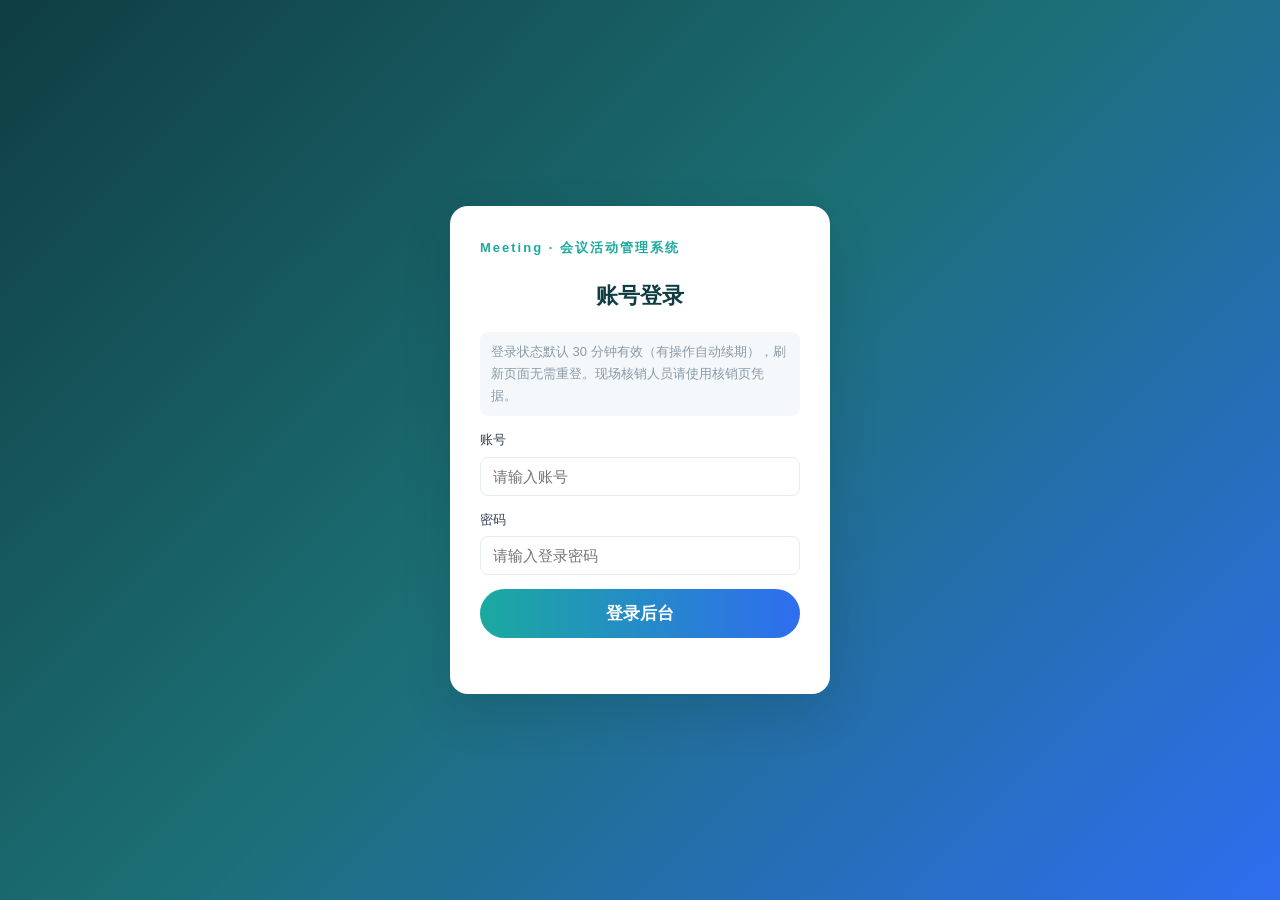
==== frontend/admin/index.html @ 27fbf7b5 "feat: 开源版首次发布 — 报名签到核销完整链路 - 后端 33 个模块 + 8 个路由，单机构版薄壳（domain/feature/orgstate/portal） - 前端参与者端与后台，裁去" ====
<!DOCTYPE html>
<html lang="zh-CN">
<head>
  <meta charset="UTF-8" />
  <meta name="viewport" content="width=device-width, initial-scale=1.0" />
  <meta name="theme-color" content="#ffffff" />
  <title>会议活动管理系统</title>
  <link rel="icon" type="image/svg+xml" href="../favicon.svg" />
  <!-- 站点配置必须在所有业务脚本之前同步加载：接口基址与物料二维码都读它（见 site-config.js） -->
  <script src="../site-config.js?v=1"></script>
  <script src="../core/actlink.js?v=1"></script>
  <!-- 平台化配置块中的 API 前缀与活动标识，供 JS 读取（见 admin-common.js） -->
  <link rel="stylesheet" href="../core/base.css?v=159" />
  <!-- 后台样式与参与者端同源一份，放 flows/admin/ 下避免维护两套；独立成包时再拆出去 -->
  <link rel="stylesheet" href="../flows/admin/admin.css?v=161" />
</head>
<body data-app="admin">
  <div id="app">
    <section class="view view-admin" id="view-admin" data-route="admin">
      <div class="ad-login-wrap" id="admin-login-wrap">
        <form id="admin-login" class="ad-login">
          <div class="ad-login-brand">Meeting · 会议活动管理系统</div>
          <h2>账号登录</h2>
          <p class="ad-login-tip">登录状态默认 30 分钟有效（有操作自动续期），刷新页面无需重登。现场核销人员请使用核销页凭据。</p>
          <label>账号<input name="username" type="text" placeholder="请输入账号" autocomplete="username" /></label>
          <label>密码<input name="password" type="password" placeholder="请输入登录密码" autocomplete="current-password" /></label>
          <button type="submit" class="btn-primary block">登录后台</button>
          <p class="form-msg" id="admin-msg"></p>
        </form>
      </div>

      <div id="admin-panel" class="ad-shell" style="display:none">
        <aside class="ad-side">
          <div class="ad-brand">
            <b>Meeting</b>
            <span>会议活动管理系统</span>
          </div>
          <nav class="ad-nav">
            <div class="ad-nav-group">筹备 · 活动设置</div>
            <button class="ad-nav-item" data-tab="activities">活动管理</button>
            <button class="ad-nav-item" data-tab="actperm">活动能力与成员</button>
            <button class="ad-nav-item" data-tab="form">表单字段</button>
            <button class="ad-nav-item" data-tab="agenda">日程议程</button>
            <button class="ad-nav-item admin-only" data-tab="bgm">背景音乐</button>
            <button class="ad-nav-item" data-tab="materials">推广二维码</button>

            <div class="ad-nav-group">现场 · 总控</div>
            <button class="ad-nav-item on" data-tab="overview">工作台</button>
            <button class="ad-nav-item" data-tab="checkins">签到流水</button>
            <button class="ad-nav-item" data-tab="staff">现场工作人员</button>

            <div class="ad-nav-group">复盘 · 数据</div>
            <button class="ad-nav-item" data-tab="stats">数据统计</button>
            <button class="ad-nav-item" data-tab="roster">报名名单</button>
            <button class="ad-nav-item" data-tab="cards">领卡行为</button>
            <button class="ad-nav-item admin-only" data-tab="logs" id="nav-logs">操作审计</button>

            <div class="ad-nav-group">机构与账号</div>

            <!-- 数据看板、机构与权限、全站词库属于多租户版本的平台侧能力。
                 本项目只服务一家机构，这里连入口都不给，对应分片也不在装配清单里。 -->
          </nav>
          <div class="ad-side-foot">
            <div class="ad-foot-nav">
              <button class="ad-nav-item" id="change-pwd">修改密码</button>
            </div>
            <div class="ad-who" id="ad-who"></div>
            <button class="btn-ghost block" id="admin-logout">退出登录</button>
            <p>Meeting · 会议活动管理系统<span class="ad-ver" id="ad-ver">v153</span></p>
          </div>
        </aside>

        <main class="ad-main">
          <header class="ad-top">
            <div>
              <h1 id="ad-page-title">工作台</h1>
              <p class="ad-sub" id="ad-page-sub">活动整体情况与现场签到控制</p>
            </div>
            <div class="ad-top-ops" id="ad-top-ops" style="display:none">
              <button class="btn-ghost" id="phone-toggle">显示完整信息</button>
              <button class="btn-primary" id="admin-export">导出 CSV</button>
            </div>
          </header>

        <!-- 机构总台（C 批）：活动/配额/报名/短信/到期，一眼知道该干什么。
             放在工作台之前——机构层的事先于单场活动的事，方向反了就变成
             "天天盯着今天签到了几个人，没看见配额只剩一场"。 -->


        <!-- 工作台（原总览）：今日三数 + 异常体检 + 最近动态，一眼知道该干什么 -->
        <section class="ad-tab on" id="tab-overview">
            <div class="ad-panel">
              <div class="ad-panel-title">今天 <span class="ad-panel-hint">按自然日 00:00 起算；箭头是与昨日的差额</span></div>
              <div id="wb-today" class="wb-today"></div>
              <div id="wb-alerts" class="wb-alerts"></div>
            </div>
            <div class="ad-panel">
              <div class="ad-panel-title">现场开关 <span class="ad-panel-hint">三个开关即刻对用户端生效，改错可随时切回</span></div>
              <div id="gate-panel" class="gate-panel"></div>
              <div id="gate-extra" class="gate-extra"></div>
            </div>
            <div class="ad-panel">
              <div class="ad-panel-title">报名与到场 <button type="button" class="ad-inline-link" data-goto-tab="stats">查看访问与渠道统计 →</button></div>
              <div id="admin-stats" class="stats"></div>
            </div>
            <div class="ad-panel">
              <div class="ad-panel-title">分项统计</div>
              <div id="admin-sum" class="ad-sum"></div>
            </div>
            <div class="ad-panel">
              <div class="ad-panel-title">报名画像 <span class="ad-panel-hint">聚合口径，可直接截图写入汇报材料</span></div>
              <div id="admin-profile" class="profile-grid"></div>
            </div>
            <div class="ad-panel">
              <div class="ad-panel-title">最近动态 <button type="button" class="ad-inline-link" data-goto-tab="logs">查看完整审计 →</button></div>
              <div id="wb-recent" class="wb-recent"></div>
            </div>
            <div class="ad-panel">
              <div class="ad-panel-title">现场异常兜底 <span class="ad-panel-hint">H5 不可用或签到尚未开闸时，工作人员按手机号先登记</span></div>
              <div class="ad-manual">
                <input type="tel" id="manual-phone" inputmode="numeric" maxlength="11" placeholder="报名手机号" autocomplete="off" />
                <button type="button" class="btn-ghost" id="manual-checkin">手工签到</button>
                <span id="manual-msg" class="ad-manual-msg"></span>
              </div>
            </div>
          </section>

          <!-- 数据统计 -->
          <!-- 活动复盘一页纸：办完就能截图交差。整页不含手机号与姓名，
               因为它一定会被截图、打印、转发给主办方领导。 -->

          <section class="ad-tab" id="tab-stats">
            <div class="ad-panel">
              <div class="ds-filter">
                <div class="ds-filter-row">
                  <span class="ds-fl">日期</span>
                  <div class="ds-quick" id="ds-quick">
                    <button type="button" data-range="today">今日</button>
                    <button type="button" data-range="7d">近 7 天</button>
                    <button type="button" data-range="30d" class="on">近 30 天</button>
                    <button type="button" data-range="all">全部</button>
                  </div>
                  <input type="date" id="ds-start" class="ds-date" />
                  <span class="ds-dash">—</span>
                  <input type="date" id="ds-end" class="ds-date" />
                </div>
                <div class="ds-filter-row">
                  <span class="ds-fl">来源</span>
                  <select id="ds-channel">
                    <option value="">全部来源</option>
                    <option value="material">渠道码扫码</option>
                    <option value="share">分享链接</option>
                    <option value="direct">活动链接</option>
                  </select>
                  <span class="ds-fl ds-fl-2">设备</span>
                  <select id="ds-os">
                    <option value="">全部设备</option>
                    <option value="iOS">iOS</option>
                    <option value="安卓">安卓</option>
                    <option value="鸿蒙">鸿蒙</option>
                    <option value="其他">其他</option>
                  </select>
                  <span class="ds-fl ds-fl-2">归因</span>
                  <select id="ds-attr">
                    <option value="last">末次触点</option>
                    <option value="first">首次触点</option>
                  </select>
                  <button type="button" class="btn-ghost ds-apply" id="ds-apply">应用筛选</button>
                </div>
              </div>
            </div>
            <div class="ad-panel">
              <div class="ad-panel-title">核心指标 <span class="ad-panel-hint" id="ds-window-tip">近 30 天 · 末次触点归因</span></div>
              <div id="ds-kpi" class="ds-kpi"></div>
            </div>
            <div class="ad-panel">
              <div class="ad-panel-title">访问趋势 <span class="ad-panel-hint">日 UV 不可相加为区间 UV，趋势按日独立去重</span></div>
              <div id="ds-trend" class="ds-trend"></div>
            </div>
            <div class="ds-two">
              <div class="ad-panel">
                <div class="ad-panel-title" id="ds-ch-title">渠道来源 <span class="ad-panel-hint">末次触点</span></div>
                <div id="ds-channels" class="ds-bars"></div>
              </div>
              <div class="ad-panel">
                <div class="ad-panel-title">设备分布 <span class="ad-panel-hint">点击机型下钻</span></div>
                <div id="ds-devices" class="ds-bars"></div>
              </div>
            </div>
            <div class="ad-panel">
              <div class="ad-panel-title">转化漏斗 <span class="ad-panel-hint">各层按访客去重，层间可交叉</span></div>
              <div id="ds-funnel" class="ds-funnel"></div>
            </div>
            <div class="ad-panel">
              <div class="ad-panel-title">导出数据表 <span class="ad-panel-hint">按当前筛选条件导出，操作会记入日志</span></div>
              <div class="ds-export">
                <button type="button" class="btn-ghost" id="ds-exp-summary">导出汇总数据</button>
                <button type="button" class="btn-ghost" id="ds-exp-events">导出事件明细</button>
                <span class="ds-exp-tip">明细含设备号与会话号，openid 按账号权限脱敏</span>
              </div>
            </div>
            <div class="ds-dict-entry">
              <button type="button" id="ds-dict-open" class="ds-dict-link">口径有疑问？查看《指标字典》 →</button>
              <span>统计口径、排重规则与平台化说明</span>
            </div>
          </section>

          <!-- 指标字典：独立轻量弹层，只在后台数据统计页出现 -->
          <div id="dict-modal" class="modal" style="display:none">
            <div class="modal-mask" id="dict-mask"></div>
            <div class="modal-box dict-box">
              <div class="dict-head">
                <div>
                  <h3>指标字典</h3>
                  <p>Meeting · 数据统计口径 v1.0</p>
                </div>
                <button type="button" class="dict-close" id="dict-close" aria-label="关闭">×</button>
              </div>
              <div class="dict-body">
                <section>
                  <h4>一、访问量三兄弟</h4>
                  <table>
                    <tr><th>指标</th><th>口径</th></tr>
                    <tr><td>页面 PV</td><td>页面被浏览的次数。每次进入一个视图记 1 次，同一人刷新或重复进入会累加；800ms 内的重复渲染自动去重。</td></tr>
                    <tr><td>访客 UV</td><td>统计周期内去重的访客人数，按匿名设备号 did 判定。同一设备当天来 10 次算 1 人；换设备、清缓存会算成 2 人。</td></tr>
                    <tr><td>识别用户</td><td>其中已拿到微信身份（openid）的人数。授权前或非微信访客不进这一项，所以它一定 ≤ 访客 UV。</td></tr>
                    <tr><td>会话数</td><td>一次连续访问算一个会话，同一会话内可浏览多个页面，用来算人均浏览深度。</td></tr>
                  </table>
                  <p class="dict-note">⚠ 日 UV 不能直接相加成区间 UV：同一人每天都来，每日 UV 都是 1，30 天累计 UV 仍是 1。这是行业统一口径。</p>
                </section>
                <section>
                  <h4>二、渠道归因</h4>
                  <table>
                    <tr><th>来源</th><th>判定方式</th></tr>
                    <tr><td>渠道码扫码</td><td>扫通用报名码或渠道码进来，链接带 from=material</td></tr>
                    <tr><td>分享链接</td><td>微信分享出去的链接，带 from=share</td></tr>
                    <tr><td>活动链接</td><td>直接打开的裸链接，无来源参数</td></tr>
                  </table>
                  <p class="dict-note">系统同时记录「首次触点」和「本次触点」两份来源。默认按本次触点归因（看临门一脚），切到首次触点可看拉新贡献。同一个人换渠道再来，两种口径的结果必然不同。</p>
                </section>
                <section>
                  <h4>三、设备识别</h4>
                  <table>
                    <tr><th>维度</th><th>说明</th></tr>
                    <tr><td>设备大类</td><td>分 iOS ／ 安卓 ／ 鸿蒙 ／ 其他。鸿蒙 UA 里含安卓标识，判定顺序是鸿蒙优先，不会误分。</td></tr>
                    <tr><td>机型</td><td>安卓与鸿蒙可取到具体型号；iOS 受系统限制只能识别到 iPhone／iPad。这是平台限制，不是统计缺失。</td></tr>
                  </table>
                </section>
                <section>
                  <h4>四、转化漏斗</h4>
                  <p class="dict-txt">到访 → 浏览活动 → 提交报名 → 领卡，每层按访客去重，层与层之间人数可交叉。转化率是「本层人数 ÷ 到访人数」，报名转化率是「提交报名 ÷ 访客 UV」。</p>
                </section>
                <section>
                  <h4>五、数据边界与平台化</h4>
                  <p class="dict-txt">· 统计从 v130 起启用匿名设备号兜底，此前只统计已授权用户，历史 UV 偏低属正常现象。<br>
                  · 老埋点缺少设备字段，归入「其他」；缺少来源字段的归入「活动链接」。<br>
                  · 事件数据只追加不修改，可按原始记录重算；当前在 Python 侧聚合，量上来后切换按天预汇总表，上层指标口径不变。<br>
                  · 导出按账号权限脱敏，所有导出动作留痕。</p>
                </section>
              </div>
              <div class="dict-foot">
                <button type="button" class="btn-ghost" id="dict-print">打印 / 存为 PDF</button>
                <button type="button" class="btn-primary" id="dict-ok">知道了</button>
              </div>
            </div>
          </div>

          <!-- 报名名单 -->
          <section class="ad-tab" id="tab-roster">
            <div class="ad-panel">
              <div class="ad-panel-title">报名名单
                <span class="ad-panel-hint">姓名与手机号默认脱敏；查看完整信息会记入操作审计</span>
                <span class="ad-search">
                  <input type="search" id="roster-q" placeholder="搜索姓名 / 手机号 / 报名信息 / 凭证码" autocomplete="off" />
                </span>
              </div>
              <div class="ad-table-wrap">
                <table class="ad-table">
                  <thead>
                    <tr>
                      <th>姓名</th><th>手机号</th><th>性别</th><th>来源</th>
                      <th>凭证码</th><th>报名时间</th><th id="gift-th" style="display:none">伴手礼</th><th>状态</th><th>操作</th>
                    </tr>
                  </thead>
                  <tbody id="admin-list"></tbody>
                </table>
              </div>
              <div class="ad-pager" id="roster-pager"></div>
            </div>
          </section>

          <!-- 领卡行为（点击口径，不依赖小程序回传） -->
          <section class="ad-tab" id="tab-cards">
            <div class="ad-panel">
              <div class="ad-panel-title">领卡行为 <span class="ad-panel-hint">口径：H5 内点击留痕，不等于真实开卡数</span></div>
              <div id="card-stats" class="card-stats"></div>
              <div class="ad-table-wrap">
                <table class="ad-table">
                  <thead>
                    <tr><th>时间</th><th>姓名</th><th>手机号</th><th>行为</th><th>来源页</th><th>访问 ID</th></tr>
                  </thead>
                  <tbody id="card-rows"></tbody>
                </table>
              </div>
              <div class="ad-pager" id="cards-pager"></div>
            </div>
          </section>

          <!-- 操作审计：可按动作/人/时间筛，敏感操作单独一档 -->
          <section class="ad-tab" id="tab-logs">
            <div class="ad-panel">
              <div class="ad-panel-title">操作审计 <span class="ad-panel-hint">谁在什么时候做了什么；筛选条件会一起带进导出</span></div>
              <div class="audit-bar">
                <select id="log-action" class="mat-in audit-sel" aria-label="动作类型">
                  <option value="">全部动作</option>
                </select>
                <select id="log-operator" class="mat-in audit-sel" aria-label="操作人">
                  <option value="">全部操作人</option>
                </select>
                <input type="date" id="log-start" class="mat-in audit-date" aria-label="起始日期" />
                <span class="audit-sep">~</span>
                <input type="date" id="log-end" class="mat-in audit-date" aria-label="截止日期" />
                <label class="audit-chk"><input type="checkbox" id="log-sensitive" /> 只看敏感操作</label>
                <button type="button" class="btn-ghost" id="log-reset">重置</button>
                <button type="button" class="btn-primary" id="log-export">导出审计记录</button>
              </div>
              <p class="audit-hint" id="log-hint"></p>
              <div class="ad-table-wrap">
                <table class="ad-table">
                  <thead><tr><th>时间</th><th>动作</th><th>详情</th><th>操作人</th></tr></thead>
                  <tbody id="admin-logs"></tbody>
                </table>
              </div>
              <div class="ad-pager" id="logs-pager"></div>
            </div>
          </section>

          <!-- 签到流水 -->
          <section class="ad-tab" id="tab-checkins">
            <div class="ad-panel">
              <div class="ad-panel-title">签到流水 <span class="ad-panel-hint">自助 / 核销 / 补录，按时间倒序</span></div>
              <div class="ad-table-wrap">
                <table class="ad-table">
                  <thead><tr><th>签到时间</th><th>方式</th><th>姓名</th><th>手机号</th><th>凭证码</th><th>操作人</th></tr></thead>
                  <tbody id="admin-checkins"></tbody>
                </table>
              </div>
              <div class="ad-pager" id="checkins-pager"></div>
            </div>
          </section>

          <!-- 日程/议程（RD-04）：一张表两种 kind，参与者端详情页展示 -->
          <section class="ad-tab" id="tab-agenda">
            <div class="ad-panel">
              <div class="ad-panel-title">日程与议程 <span class="ad-panel-hint">日程＝按天的大块；议程＝分时段明细。留空时详情页保留默认时间线</span></div>
              <div class="org-create ag-form">
                <label>类型 <select id="ag-kind"><option value="agenda">议程（时段明细）</option><option value="schedule">日程（按天）</option></select></label>
                <label>日期/分组 <input type="text" id="ag-day" placeholder="11-29 / 第一天" maxlength="40" /></label>
                <label>时间 <input type="text" id="ag-time" placeholder="09:30-10:00 / 全天" maxlength="40" /></label>
                <label>标题 <input type="text" id="ag-title" placeholder="开幕式 / 政策解读" maxlength="80" /></label>
                <label>地点 <input type="text" id="ag-loc" placeholder="一层主会场" maxlength="80" /></label>
                <label>定位链接 <input type="text" id="ag-map" placeholder="https://…（选填）" maxlength="500" /></label>
                <label>主讲人 <input type="text" id="ag-speaker" placeholder="选填" maxlength="60" /></label>
                <label>排序 <input type="number" id="ag-sort" value="0" /></label>
                <label class="org-wide">说明 <input type="text" id="ag-note" placeholder="选填" maxlength="300" /></label>
                <button type="button" class="org-btn primary" id="ag-add">添加</button>
              </div>
              <div class="ad-table-wrap">
                <table class="ad-table">
                  <thead><tr><th>类型</th><th>日期/时间</th><th>标题</th><th>地点</th><th>排序</th><th>状态</th><th>操作</th></tr></thead>
                  <tbody id="admin-agenda"></tbody>
                </table>
              </div>
            </div>
          </section>

          <!-- 嘉宾/讲师（RD-04 专业版）：独立表，能力位 speaker -->

          <!-- 推广二维码：三张码一屏说清「印哪、什么时候用」，别让人印错 -->
          <section class="ad-tab" id="tab-materials">
            <div class="ad-panel">
              <div class="ad-panel-title">三张码，分别印在哪 <span class="ad-panel-hint">印错位置会让人扫到错的页面——报名码进不了签到，核销码进不了报名</span></div>
              <div class="qr-guide">
                <div class="qr-g-card">
                  <b>通用报名码</b>
                  <p>推文、海报、朋友圈，任何对外物料都能印。</p>
                  <p class="qr-g-why">没单独建渠道码时，扫码都归到这里。</p>
                </div>
                <div class="qr-g-card">
                  <b>渠道码</b>
                  <p>一张海报／一篇推文各建一个。</p>
                  <p class="qr-g-why">只有分开建码，复盘里才看得出哪个渠道真的带人到场。</p>
                </div>
                <div class="qr-g-card">
                  <b>通用核销码</b>
                  <p>只印签到台桌牌／易拉宝，活动当天用。</p>
                  <p class="qr-g-why">扫码直接进签到页，不是报名页。</p>
                </div>
              </div>
            </div>

            <div class="ad-panel">
              <div class="ad-panel-title">通用报名码 <span class="ad-panel-hint">口径最粗的一层：所有没带渠道码的扫码都归到这里，与按渠道统计不重复</span></div>
              <div class="ad-qr-wrap">
                <div class="ad-qr" id="mat-qr-signup"></div>
                <div class="ad-qr-side">
                  <p class="ad-qr-label">二维码指向</p>
                  <p class="ad-qr-url" id="mat-url-signup"></p>
                  <p class="ad-qr-tip">用户扫码 → 微信静默授权 → 进入活动主页，看完上滑进报名。<br>已报名的用户扫到它，会直接回到自己的报名成功页；已签到的会看到签到结果。</p>
                  <div class="ad-qr-ops">
                    <button class="btn-primary" data-mat-dl="signup" data-mat-kind="png">下载 PNG（印刷用）</button>
                    <button class="btn-ghost" data-mat-dl="signup" data-mat-kind="svg">下载 SVG（矢量）</button>
                    <button class="btn-ghost" data-mat-copy="signup">复制链接</button>
                  </div>
                </div>
              </div>
            </div>
            <div class="ad-panel">
              <div class="ad-panel-title">通用核销码 <span class="ad-panel-hint">印在签到台桌牌／易拉宝上，只在活动当天使用：用户扫码进入签到页</span></div>
              <div class="ad-qr-wrap">
                <div class="ad-qr" id="mat-qr-checkin"></div>
                <div class="ad-qr-side">
                  <p class="ad-qr-label">二维码指向</p>
                  <p class="ad-qr-url" id="mat-url-checkin"></p>
                  <p class="ad-qr-tip">用户扫码 → 微信静默授权 → 已报名的自动签到完成。<br>没报过名的会看到「现场补录报名并签到」入口，由工作人员协助。</p>
                  <div class="ad-qr-ops">
                    <button class="btn-primary" data-mat-dl="checkin" data-mat-kind="png">下载 PNG（印刷用）</button>
                    <button class="btn-ghost" data-mat-dl="checkin" data-mat-kind="svg">下载 SVG（矢量）</button>
                    <button class="btn-ghost" data-mat-copy="checkin">复制链接</button>
                  </div>
                </div>
              </div>
            </div>

            <div class="ad-panel">
              <div class="ad-panel-title">渠道码 <span class="ad-panel-hint">一张海报／一篇推文建一个，才能分开看效果；不建也能用通用报名码</span></div>
              <div class="mat-ops">
                <button type="button" class="btn-primary" id="mat-new">新建渠道码</button>
                <span class="mat-tip">短码印进链接的 <code>m</code> 参数，扫码数与报名数按设备去重统计</span>
              </div>
              <div class="ad-table-wrap">
                <table class="ad-table mat-table">
                  <thead>
                    <tr>
                      <th>渠道名称</th><th>场景</th><th>短码</th>
                      <th class="num">扫码人数</th><th class="num">报名</th><th class="num">转化率</th>
                      <th>状态</th><th>操作</th>
                    </tr>
                  </thead>
                  <tbody id="mat-body">
                    <tr><td colspan="8" class="td-empty">读取中…</td></tr>
                  </tbody>
                </table>
              </div>
            </div>

            <!-- 新建渠道码：名称 + 场景 + 指向页面，短码由后端生成不可改 -->
            <div id="mat-modal" class="modal" style="display:none">
              <div class="modal-mask" id="mat-mask"></div>
              <div class="modal-box gw-box">
                <h3>新建渠道码</h3>
                <p class="gw-tip">每张海报、每篇推文各建一个码，才能在数据统计里分开看效果。</p>
                <div class="gw-field">
                  <span class="gw-lb">渠道名称</span>
                  <input type="text" id="mat-name" class="mat-in" maxlength="40" placeholder="如：9月推文首图 / 社区海报A版" />
                </div>
                <div class="gw-field">
                  <span class="gw-lb">使用场景</span>
                  <select id="mat-scene" class="mat-in">
                    <option value="推文">推文</option>
                    <option value="海报">海报</option>
                    <option value="朋友圈">朋友圈</option>
                    <option value="桌牌">桌牌</option>
                    <option value="易拉宝">易拉宝</option>
                    <option value="短信">短信</option>
                    <option value="其他">其他</option>
                  </select>
                </div>
                <div class="gw-field">
                  <span class="gw-lb">指向页面</span>
                  <select id="mat-kind" class="mat-in">
                    <option value="signup">活动主页（报名入口）</option>
                    <option value="checkin">签到页（现场核销用）</option>
                  </select>
                  <p class="form-msg" id="mat-checkin-note" style="display:none">当前版本仅开放默认兜底核销码；专业版可按入口生成多个核销码。</p>
                </div>
                <p class="form-msg" id="mat-msg"></p>
                <button type="button" class="btn-primary block" id="mat-save">创建</button>
                <button type="button" class="btn-ghost block" id="mat-cancel">返回</button>
              </div>
            </div>
          </section>

          <!-- 背景音乐：是否播放 + 换曲（仅 admin 可见） -->
          <section class="ad-tab admin-only" id="tab-bgm">
            <div class="ad-panel">
              <div class="ad-panel-title">背景音乐 <span class="ad-panel-hint">关闭后用户端连音频文件都不加载，不占流量；换曲后建议先试听再放开</span></div>
              <div class="bgm-admin">
                <div class="bgm-head">
                  <div class="bgm-state">
                    <span class="bgm-dot" id="bgm-dot"></span>
                    <b id="bgm-status">读取中…</b>
                  </div>
                  <button class="btn-primary" id="bgm-toggle" type="button">启用</button>
                </div>
                <div class="bgm-meta">
                  <p>当前曲目：<b id="bgm-name">—</b></p>
                  <p class="bgm-info" id="bgm-info">—</p>
                </div>
                <div class="bgm-ops">
                  <label class="btn-ghost bgm-upload">上传 MP3（≤5MB）
                    <input type="file" id="bgm-file" accept="audio/mpeg,audio/mp3,.mp3" hidden />
                  </label>
                  <button class="btn-ghost" id="bgm-preview" type="button">试听</button>
                  <button class="btn-ghost" id="bgm-reset" type="button">恢复默认曲目</button>
                </div>
                <p class="bgm-tip" id="bgm-tip"></p>
              </div>
            </div>
          </section>

          <!-- 账号管理（仅 admin 可见） -->


          <!-- 活动管理（P4-b）：切活动 + 发布/回草稿。
               发布闸门的口径见技术决策清单 D10：发布＝把这一轮测试数据归档，不是删掉。 -->
          <section class="ad-tab" id="tab-activities">
            <div class="ad-panel">
              <div class="ad-panel-title">当前活动 <span class="ad-panel-hint">左边每个页面显示的都是这个活动的数据</span></div>
              <div id="act-current" class="act-current"></div>
            </div>
            <div class="ad-panel">
              <div class="ad-panel-title">活动列表 <span class="ad-panel-hint">切换后整页重载，避免各页各自缓存旧活动数据</span></div>
              <div id="act-list" class="act-list"></div>
            </div>
            <div class="ad-panel">
              <div class="ad-panel-title">草稿与发布的区别</div>
              <ul class="act-help">
                <li><b>草稿</b>＝编辑测试态。这期间报的名只用于测试，正式发布时会被整体归档；<b>不删除</b>，后台仍查得到。</li>
                <li><b>发布</b>＝把「切到草稿那一刻之后」产生的报名归档，活动正式对外开放。更早的真实报名一条不碰。</li>
                <li>发布后可以再切回草稿改配置、再测一轮，如此往返；每一轮的数据按各自的发布时间归档。</li>
                <li>草稿态的活动<b>对外仍能打开</b>，只是顶部挂一条「预览模式」提示——不这样做就没法在发布前把报名、签到、导出走一遍。</li>
              </ul>
            </div>
          </section>

          <section class="ad-tab" id="tab-actperm">
            <div class="ad-panel">
              <div class="ad-panel-title">能力开关 <span class="ad-panel-hint" id="pf-feature-hint">按活动生效，改完立即写入</span></div>
              <div id="pf-features" class="pf-features"></div>
              <p class="form-msg" id="pf-msg"></p>
            </div>
            <div class="ad-panel" id="pf-members-panel">
              <div class="ad-panel-title">活动成员 <span class="ad-panel-hint">授权在授出那一刻快照，之后改全局账号不影响本活动</span></div>
              <div id="pf-members" class="pf-members"></div>
              <form id="pf-grant" class="pf-grant">
                <label>账号
                  <select name="account_id" id="pf-account"></select>
                </label>
                <label>角色
                  <select name="role" id="pf-role">
                    <option value="member">普通成员（看脱敏数据 + 核销）</option>
                    <option value="activity_admin">活动管理员（本活动全部能力）</option>
                  </select>
                </label>
                <label>备注<input name="note" type="text" placeholder="选填，例如「现场签到负责人」" maxlength="40" /></label>
                <button type="submit" class="btn-primary">授权 / 更新</button>
                <p class="form-msg" id="pf-grant-msg"></p>
              </form>
            </div>
          </section>


          <section class="ad-tab" id="tab-form">
            <div class="ad-panel">
              <div class="ad-panel-title">表单字段
                <span class="ad-panel-hint" id="fr-meta"></span>
              </div>
              <p class="fr-pii" id="fr-pii"></p>
              <p class="fr-tip" id="fr-tip"></p>
              <div class="fr-list" id="fr-list"></div>
              <div class="fr-tools">
                <button type="button" class="btn-ghost" id="fr-add">+ 新增字段</button>
                <button type="button" class="btn-ghost" id="fr-default">载入默认模板</button>
              </div>
            </div>
            <div class="ad-panel">
              <div class="ad-panel-title">保存
                <span class="ad-panel-hint">保存后新报名立刻按新结构采集，不需要额外操作</span>
              </div>
              <div class="fr-savebox">
                <label class="fr-note-lb">这一版改了什么（记进版本历史，便于以后回看）
                  <input type="text" id="fr-note" maxlength="60"
                         placeholder="例如：增加「是否接受调剂」；学历改为选填" />
                </label>
                <button type="button" class="btn-primary" id="fr-save">保存字段配置</button>
              </div>
              <p class="fr-save-msg" id="fr-save-msg"></p>
            </div>
            <div class="ad-panel">
              <div class="ad-panel-title">版本历史
                <span class="ad-panel-hint">有报名之后每存一次就多一版；已收的报名永远按它当时那一版解释</span>
              </div>
              <div class="ad-table-wrap">
                <table class="ad-table pf-table">
                  <thead><tr><th>版本</th><th>状态</th><th>说明</th><th>时间</th><th>操作</th></tr></thead>
                  <tbody id="fr-vers"></tbody>
                </table>
              </div>
            </div>
          </section>

          <!-- 伴手礼领用（RD-21 专业版）：库存 / 发放 / 撤销 -->

          <!-- 活动资料下载（2.8 专业版）：file 与 link 二选一，前台报名页/成功页弱入口 -->


          <!-- 现场工作人员：后台配置、自动生成专属核销凭证、微信扫码绑定 -->
          <section class="ad-tab" id="tab-staff">
            <div class="ad-panel">
              <div class="ad-panel-title">新增现场工作人员 <span class="ad-panel-hint">建号即自动生成专属核销凭证；绑定微信后才能扫码核销</span></div>
              <form id="staff-form" class="acct-form">
                <label>工作人员账号<input name="username" type="text" placeholder="3—20 位字母/数字/_ . -" autocomplete="off" /></label>
                <button type="submit" class="btn-primary">新增并生成凭证</button>
                <p class="form-msg" id="staff-msg"></p>
              </form>
            </div>
            <div class="ad-panel">
              <div class="ad-panel-title">人员与绑定状态 <span class="ad-panel-hint">「生成绑定码」出二维码，工作人员用本人微信扫一次即完成绑定</span></div>
              <div class="ad-table-wrap">
                <table class="ad-table acct-table">
                  <thead>
                    <tr><th>账号</th><th>核销凭证</th><th>绑定微信</th><th>状态</th><th>操作</th></tr>
                  </thead>
                  <tbody id="staff-rows"></tbody>
                </table>
              </div>
            </div>
            <div class="ad-panel" id="staff-bind-panel" style="display:none">
              <div class="ad-panel-title">微信绑定码 <span class="ad-panel-hint">30 分钟内有效，扫一次即失效</span></div>
              <div id="staff-bind-qr" class="ad-qr-wrap"></div>
              <p class="ad-panel-hint" id="staff-bind-link"></p>
            </div>
          </section>
        </main>

        <!-- 测试环境专用：右下角固定「清除测试数据」。默认 hidden，登录且 env=staging 才显示；
             生产不显示，后端亦会 403 拒绝。两步点击确认，避免误触。 -->
        <button id="ad-purge-btn" class="ad-dev-purge" type="button" hidden>清除测试数据</button>
      </div>

      <!-- 删除二次确认：现场核销人员、投放码的删除都走这里，先看清「删掉什么、后果是什么」再点 -->
      <div id="confirm-modal" class="modal" style="display:none">
        <div class="modal-mask" id="confirm-mask"></div>
        <div class="modal-box gw-box confirm-box">
          <h3 id="confirm-title">确认删除</h3>
          <p class="gw-tip" id="confirm-text"></p>
          <p class="form-msg" id="confirm-msg"></p>
          <button type="button" class="btn-primary block confirm-ok" id="confirm-ok">确认删除</button>
          <button type="button" class="btn-ghost block" id="confirm-cancel">取消</button>
        </div>
      </div>

      <!-- 账号水印：登录后铺满全屏，用于截图溯源；不拦截鼠标事件 -->
      <div id="ad-watermark" class="ad-watermark" aria-hidden="true"></div>
    </section>
    <div id="toast" class="toast"></div>

    <div id="gw-modal" class="modal" style="display:none">
      <div class="modal-mask" id="gw-mask"></div>
      <div class="modal-box gw-box">
        <h3>签到开放时间</h3>
        <p class="gw-tip">窗口之外，即使签到开关是开着的，用户扫码也无法签到。改完立即生效。</p>
        <div class="gw-field">
          <span class="gw-lb">开始时间</span>
          <div class="dt">
            <input type="date" class="dt-date" id="gw-start-date" />
            <select class="dt-h" id="gw-start-h" aria-label="开始小时"></select>
            <span class="dt-colon">:</span>
            <select class="dt-m" id="gw-start-m" aria-label="开始分钟"></select>
          </div>
        </div>
        <div class="gw-field">
          <span class="gw-lb">结束时间</span>
          <div class="dt">
            <input type="date" class="dt-date" id="gw-end-date" />
            <select class="dt-h" id="gw-end-h" aria-label="结束小时"></select>
            <span class="dt-colon">:</span>
            <select class="dt-m" id="gw-end-m" aria-label="结束分钟"></select>
          </div>
        </div>
        <p class="form-msg" id="gw-msg"></p>
        <button type="button" class="btn-primary block" id="gw-save">保存</button>
        <button type="button" class="btn-ghost block" id="gw-cancel">取消</button>
      </div>
    </div>

    <div id="swt-modal" class="modal" style="display:none">
      <div class="modal-mask" id="swt-mask"></div>
      <div class="modal-box gw-box">
        <h3 id="swt-title">时效设置</h3>
        <p class="gw-tip" id="swt-tip"></p>
        <div class="gw-field">
          <span class="gw-lb">到点时间</span>
          <div class="dt">
            <input type="date" class="dt-date" id="swt-date" />
            <select class="dt-h" id="swt-h" aria-label="小时"></select>
            <span class="dt-colon">:</span>
            <select class="dt-m" id="swt-m" aria-label="分钟"></select>
          </div>
        </div>
        <p class="form-msg" id="swt-msg"></p>
        <button type="button" class="btn-primary block" id="swt-save">保存</button>
        <button type="button" class="btn-ghost block" id="swt-clear">取消时效限制</button>
        <button type="button" class="btn-ghost block" id="swt-cancel">返回</button>
      </div>
    </div>

    <div id="pwd-modal" class="modal" style="display:none">
      <div class="modal-mask" id="pwd-mask"></div>
      <div class="modal-box pwd-box">
        <h3>修改登录密码</h3>
        <form id="pwd-form" class="pwd-form">
          <label>原密码<input name="old_password" type="password" autocomplete="current-password" /></label>
          <label>新密码<input name="new_password" type="password" placeholder="至少 8 位" autocomplete="new-password" /></label>
          <label>确认新密码<input name="confirm" type="password" autocomplete="new-password" /></label>
          <button type="submit" class="btn-primary block">保存新密码</button>
          <p class="form-msg" id="pwd-msg"></p>
        </form>
        <button type="button" class="btn-ghost block" id="pwd-close">取消</button>
      </div>
    </div>

    <div id="reg-edit-modal" class="modal" style="display:none">
      <div class="modal-mask" id="reg-edit-mask"></div>
      <div class="modal-box reg-edit-box">
        <h3>修改报名信息</h3>
        <form id="reg-edit-form" class="pwd-form">
          <input type="hidden" name="id" />
          <label>姓名<input name="name" type="text" maxlength="20" /></label>
          <label>手机号
            <span class="reg-line">
              <input name="phone_code" type="tel" inputmode="numeric" maxlength="5" value="86" class="reg-cc" />
              <input name="phone" type="tel" inputmode="numeric" maxlength="15" />
            </span>
          </label>
          <label>性别
            <select name="gender"><option value="">未填</option><option>男</option><option>女</option></select>
          </label>
          <label class="reg-span2">其它报名信息（JSON）
            <textarea name="answers" rows="6" placeholder='{"单位":"…","职务":"…"}'></textarea>
          </label>
          <p class="reg-edit-tip">上框是这场活动报名表的自定义字段值，按活动实际字段填写。</p>
          <p class="form-msg" id="reg-edit-msg"></p>
          <div class="reg-actions">
            <button type="button" class="btn-ghost" id="reg-edit-close">取消</button>
            <button type="submit" class="btn-primary">保存修改</button>
          </div>
        </form>
        <p class="reg-edit-tip">凭证码不随信息修改而变化；每次改动都会记入操作日志。</p>
      </div>
    </div>
  </div>
  <script src="../js/vendor/qrcode.min.js"></script>
  <script src="admin.js?v=5"></script>
</body>
</html>
---- frontend/core/base.css ----
/* base.css · 通用底座：变量、reset、全局组件（按钮/卡片/表单/toast/浮层）。改任何页都要先看这里。
 * 由 main.css 机械切分（第一刀）。规则顺序与原文件一致，未重排、未改写声明。
 * 归位依据：#view-* 前缀 / 页面私有 id（index.html 视图边界）/ .ad-* 前缀。
 */
/* meeting-h5 · 样式基线
 * 结构：介绍页（整屏）→ 报名页（活动信息＋表单）→ 成功页（＋礼物弹层）→ 权益卡页
 * 基调：白底、青绿→湖蓝渐变、珊瑚橙提亮；轻、透，不做厚重政务风。
 */
:root{
  --teal:#1ba9a0; --teal-d:#128b85; --blue:#2f6df0; --coral:#ff6b4a; --coral-l:#ff8a6a;
  --ink:#0f3d43; --body:#1f3a40; --muted:#8a9aa6; --line:#e6ebf0; --bg:#f5f8fb;
  /* 主题派生色：原先散落在各 CSS 文件里的硬编码，P7 收敛到这里。
     与 backend/theme.py 的 default 组逐项同值——改值两边一起改，
     少改一边就会出现「接口下发新主题、首屏兜底还是旧色」的跳变。 */
  --teal-l:#5db6ca; --teal-2:#0f8d85; --teal-mid:#2f8fd0; --teal-glow:rgba(27,169,160,.16);
  --blue-l:#4f8ef7; --coral-l2:#ffa47a;
  --surface-soft:#f8fcfd; --accent-soft:#e4f0f1; --hero-bg:#eaf7f8;
  /* 设计系统：字号 / 间距 / 圆角 / 缓动（只新增，不动上方颜色变量） */
  --fs-1:34px; --fs-2:22px; --fs-3:17px; --fs-4:15px; --fs-5:13px; --fs-6:11.5px;
  --sp-1:8px; --sp-2:16px; --sp-3:24px; --sp-4:32px;
  --r-lg:16px; --r-sm:10px;
  --ease:cubic-bezier(.22,1,.36,1);
}

*{box-sizing:border-box;-webkit-tap-highlight-color:transparent}

html,body{margin:0;padding:0}

body{font-family:-apple-system,BlinkMacSystemFont,"PingFang SC","Helvetica Neue",Arial,sans-serif;
  color:var(--body);background:var(--bg);font-size:15px;line-height:1.6;
  -webkit-font-smoothing:antialiased}

#app{max-width:480px;margin:0 auto;min-height:100vh;background:#fff;position:relative;
  box-shadow:0 0 24px rgba(31,42,55,.06);overflow-x:hidden}

/* 顶部品牌条：介绍页隐藏，保持首屏整屏视觉 */
.brand-bar{position:sticky;top:0;z-index:10;display:flex;justify-content:space-between;align-items:center;
  padding:12px 16px;background:linear-gradient(90deg,var(--teal),var(--blue));color:#fff}

.brand-main{font-weight:600;font-size:var(--fs-5)}

.brand-sub{font-size:var(--fs-5);opacity:.9}

body[data-route="intro"] .brand-bar{display:none}

.view{display:none;padding:var(--sp-3) var(--sp-2) max(var(--sp-4), calc(var(--sp-3) + env(safe-area-inset-bottom)));animation:uRise .28s var(--ease)}

.view.active{display:block}

/* 分层进场：统一 200–320ms / var(--ease)，主卡先入，次级元素延迟 60–120ms */
@keyframes uRise{from{opacity:0;transform:translateY(8px)}to{opacity:1;transform:none}}

.u-rise{animation:uRise .28s var(--ease) backwards}

.u-rise:nth-child(2){animation-delay:.08s}

.u-rise:nth-child(n+3){animation-delay:.12s}

.view-full{padding:0;animation:none}

.view-full.active{display:block}

/* ========== 1. 介绍页（背景图整屏 + 左对齐信息轴 + 上滑进入） ========== */
.intro-screen{position:relative;display:flex;flex-direction:column;height:100vh;height:100dvh;
  overflow:hidden;background:var(--hero-bg)}

.intro-bg{position:absolute;inset:0;width:100%;height:100%;object-fit:cover;object-position:center 92%;
  animation:introPush 2600ms var(--ease) backwards;will-change:transform}

@keyframes introPush{from{transform:scale(1.07)}to{transform:scale(1)}}

/* 上部提亮：保证文字在插画上可读；右下角建筑保持原色 */
.intro-veil{position:absolute;inset:0;pointer-events:none;
  background:linear-gradient(180deg,rgba(255,255,255,.95) 0%,rgba(255,255,255,.88) 28%,
             rgba(255,255,255,.46) 46%,rgba(255,255,255,0) 64%)}

.intro-veil::after{content:"";position:absolute;left:-25%;top:-12%;width:150%;height:66%;
  background:radial-gradient(ellipse at 28% 42%,rgba(255,255,255,.9),rgba(255,255,255,0) 60%);
  animation:introGlow 8s ease-in-out infinite}

@keyframes introGlow{0%,100%{opacity:.4}50%{opacity:.72}}

/* 底部托底：上滑提示不压在水面波纹上 */
.intro-foot-veil{position:absolute;left:0;right:0;bottom:0;height:132px;pointer-events:none;z-index:1;
  background:linear-gradient(180deg,rgba(255,255,255,0),rgba(255,255,255,.86) 46%,rgba(255,255,255,.96))}

.intro-layer{position:relative;z-index:2;display:flex;flex-direction:column;height:100%;
  padding:calc(env(safe-area-inset-top) + 3.4vh) 24px calc(env(safe-area-inset-bottom) + 3vh)}

/* 英文主标：左右出血，只做氛围不承载信息 */
.intro-en{font-family:Georgia,"Times New Roman",serif;font-weight:600;color:#8fd3d1;opacity:.58;
  font-size:min(15.2vw,62px);letter-spacing:.075em;line-height:1;white-space:nowrap;
  width:108%;margin-left:-4%;text-align:center;
  animation:introEnIn 1000ms var(--ease) backwards}

@keyframes introEnIn{from{opacity:0;transform:translateX(-14px);letter-spacing:.2em}
  to{opacity:.58;transform:translateX(0);letter-spacing:.075em}}

.intro-brand{margin:min(2.2vh,18px) 0 0;font-size:11px;letter-spacing:2.2px;color:#5f9298;
  display:flex;align-items:center;gap:9px;animation:introUp 420ms 120ms var(--ease) backwards}

.intro-brand::before{content:"";width:18px;height:1px;background:#8fc6c6;transform-origin:left;
  animation:introGrowX 520ms 220ms var(--ease) backwards}

@keyframes introGrowX{from{transform:scaleX(0)}to{transform:scaleX(1)}}

.intro-slogan{margin:min(4.4vh,34px) 0 0;font-family:"Songti SC","STSong",Georgia,serif;
  font-weight:700;font-size:min(11.5vw,48px);line-height:1.3;letter-spacing:.5px;color:var(--ink)}

.intro-slogan .ln{display:block;overflow:hidden}

.intro-slogan .ch{display:inline-block;animation:introChUp 560ms var(--ease) backwards;
  animation-delay:var(--d,300ms)}

.intro-slogan .ch.b{color:var(--blue)}

@keyframes introChUp{from{transform:translateY(112%);opacity:0}to{transform:translateY(0);opacity:1}}

.intro-welcome{margin:min(4.2vh,32px) 0 0;font-size:12.5px;color:#3d7a80;letter-spacing:.4px;
  display:flex;align-items:center;gap:7px;animation:introUp 420ms 620ms var(--ease) backwards}

.intro-welcome i{display:block;width:14px;height:1px;background:#8fc6c6}

.intro-desc{margin:min(2.2vh,16px) 0 0;font-size:min(3.35vw,13.2px);line-height:1.95;
  color:#48656e;letter-spacing:.1px;animation:introUp 520ms 700ms var(--ease) backwards}

.intro-sign{margin:8px 0 0;font-size:min(3.35vw,13.2px);line-height:1.6;font-weight:600;
  color:var(--teal-d);letter-spacing:1.2px;animation:introUp 520ms 800ms var(--ease) backwards}

@keyframes introUp{from{opacity:0;transform:translateY(10px)}to{opacity:1;transform:translateY(0)}}

/* 上滑引导：整组向上浮动，箭头与文字同步呼吸 */
.swipe-hint{position:relative;z-index:2;margin-top:auto;display:flex;flex-direction:column;
  align-items:flex-start;gap:6px;width:100%;padding:0;border:none;background:transparent;
  cursor:pointer;font:inherit;animation:introUp 480ms 900ms var(--ease) backwards}

.swipe-arrow{width:9px;height:9px;border-left:1.8px solid var(--teal);border-top:1.8px solid var(--teal);
  transform:rotate(45deg);animation:upDown 2.6s ease-in-out infinite}

@keyframes upDown{0%,100%{transform:translateY(4px) rotate(45deg);opacity:.35}
  50%{transform:translateY(-6px) rotate(45deg);opacity:1}}

.swipe-text{font-size:12.5px;color:#146b73;letter-spacing:.4px;
  animation:swipeBreath 2.6s ease-in-out infinite}

/* 呼吸动画的最低透明度不能压太低：这个提示压在浅青水面背景上，
   原来 0.7 时与背景对比度掉到 3 以下，实际是「看不清而不是不够显眼」 */
@keyframes swipeBreath{0%,100%{opacity:.85}50%{opacity:1}}

.swipe-dots{display:flex;align-items:center;gap:5px;margin-top:2px}

.swipe-dots i{width:5px;height:5px;border-radius:50%;background:rgba(27,169,160,.26)}

.swipe-dots i.on{width:14px;border-radius:3px;background:var(--teal)}

/* ========== 2. 报名页 ========== */
.signup-head{padding:2px 0 12px}

.big-date{font-family:"Songti SC",Georgia,serif;font-size:var(--fs-2);letter-spacing:2.5px;
  color:var(--teal);font-weight:700}

.signup-head h2{font-size:var(--fs-2);line-height:1.36;letter-spacing:.4px;margin:7px 0 6px;color:var(--ink)}

.signup-sub{font-size:var(--fs-5);color:var(--muted);margin:0;letter-spacing:.6px}

.event-card{background:linear-gradient(160deg,#f2fbfb,#eef6ff);border:1px solid #e2f0f1;
  border-radius:var(--r-lg);padding:var(--sp-2);margin:0 0 var(--sp-3)}

.ev-row{display:flex;align-items:flex-start;gap:10px;padding:6px 0}

.ev-ic{flex:0 0 18px;color:var(--teal);margin-top:2px}

.ev-ic svg{width:18px;height:18px;display:block}

.ev-main{flex:1;min-width:0}

.ev-k{font-size:11.5px;color:#7c9ba0;letter-spacing:.8px}

.ev-v{font-size:var(--fs-5);color:var(--body);line-height:1.55}

.ev-v2{color:#5a7a80;font-size:var(--fs-5)}

.ev-act{flex:0 0 auto;border:1px solid var(--teal);color:var(--teal-d);background:#fff;
  border-radius:14px;padding:4px 11px;font-size:var(--fs-5);cursor:pointer;white-space:nowrap;margin-top:2px}

.ev-act:active{background:#e8f8f7}

/* 地点行的操作按钮竖排：导航在上、复制地址在下 */
.ev-acts{flex:0 0 auto;display:flex;flex-direction:column;gap:6px;align-items:stretch;margin-top:2px}

.ev-acts .ev-act{margin-top:0}

.ev-act-sm{font-size:var(--fs-5);padding:3px 10px;color:#5c8f95;border-color:#cfe3e5}

.numbers{display:flex;justify-content:space-between;margin-top:12px;padding-top:12px;
  border-top:1px dashed #d6e9ea}

.numbers span{flex:1;text-align:center}

.numbers b{color:var(--coral);font-size:var(--fs-2);font-weight:800;letter-spacing:-.2px}

.numbers em{color:var(--coral);font-size:var(--fs-6);font-style:normal;margin-left:1px}

.numbers small{display:block;font-size:var(--fs-6);color:#7c9ba0;margin-top:1px}

.form{display:flex;flex-direction:column;gap:12px}

.form label{display:flex;flex-direction:column;font-size:13px;color:#33414f;gap:6px}

.form input,.form select{border:1px solid var(--line);border-radius:var(--r-sm);padding:11px 12px;font-size:15px;
  outline:none;background:#fff;color:var(--body)}

.form input:focus,.form select:focus{border-color:var(--blue)}

/* 隐私勾选：必须覆盖 .form label 的竖排，否则复选框与文字错行 */
.form .privacy{flex-direction:row;align-items:center;gap:8px;font-size:13px;line-height:1.6}

.privacy input{width:auto;flex:0 0 auto;margin:0}

.privacy a{color:var(--blue);text-decoration:none}

.form-msg{font-size:13px;min-height:16px;color:var(--coral);margin:0}

.signup-note{font-size:11.5px;color:#9aa8b4;text-align:center;margin:2px 0 0}

/* ========== 3. 报名成功页 ========== */
.ok-badge{width:62px;height:62px;border-radius:50%;background:linear-gradient(135deg,var(--teal),var(--blue));
  color:#fff;display:flex;align-items:center;justify-content:center;margin:14px auto 12px;
  box-shadow:0 8px 20px rgba(27,169,160,.25)}

.ok-badge svg{width:30px;height:30px}

.ok-sub{text-align:center;font-size:var(--fs-5);color:var(--teal);margin:0 0 8px}

.ok-note{text-align:center;font-size:var(--fs-5);color:var(--muted);line-height:1.7;margin:0 0 16px}

.credential{text-align:center;background:#f7fbfd;border:1px dashed #cfe3ea;border-radius:var(--r-lg);
  padding:var(--sp-2);margin:0 0 var(--sp-2)}

.cred-label{font-size:11.5px;color:var(--muted);letter-spacing:2.5px;margin-bottom:6px}

.credential-code{font-size:var(--fs-2);font-weight:800;letter-spacing:4px;color:var(--blue);
  font-family:"SF Mono",Menlo,monospace}

.credential-name{color:var(--muted);font-size:13px;margin:4px 0 12px}

.follow{text-align:center;margin-top:18px;color:var(--muted);font-size:13px}

.follow p{margin:0 0 8px}

.qr{width:140px;height:140px;object-fit:contain;margin-top:4px;background:#f0f2f5;border-radius:10px}

/* ========== 通用按钮 / 段落 ========== */
.actions{display:flex;flex-direction:column;gap:var(--sp-1);margin:var(--sp-3) 0}

.btn-primary{background:linear-gradient(90deg,var(--teal),var(--blue));color:#fff;border:none;
  border-radius:28px;padding:13px 20px;font-size:var(--fs-3);font-weight:600;cursor:pointer;font-family:inherit}

.btn-primary:active{opacity:.92}

.btn-primary.block{width:100%}

.btn-ghost{background:#fff;color:var(--blue);border:1px solid var(--blue);border-radius:28px;
  padding:12px 20px;font-size:15px;cursor:pointer;font-family:inherit}

.btn-ghost.block{width:100%}

.foot{margin-top:24px;color:var(--muted);font-size:var(--fs-5);text-align:center;line-height:1.8}
/* 底部标识（原广告位）：只有体验版渲染。做成一枚极淡的胶囊而不是整条通栏，
   它要能被看见，但不能把「报名成功」这句主信息的视线拉走。 */
.tech-badge{
  margin-top:16px;padding-top:12px;border-top:1px solid rgba(0,0,0,.05);
  display:flex;align-items:center;justify-content:center;flex-wrap:wrap;
  gap:0 8px;font-size:11px;color:var(--muted);line-height:1.7;opacity:.85;
}
.tech-badge a{color:inherit;text-decoration:underline;text-underline-offset:2px}
.tb-sep{width:1px;height:10px;background:currentColor;opacity:.35;display:inline-block}
@media (prefers-color-scheme:dark){
  .tech-badge{border-top-color:rgba(255,255,255,.07)}
}
/* 签到成功卡是 flex 列且撑满剩余高度：标识靠 margin-top:auto 落到卡底，
   否则它会紧贴时间轴、下面留一大片空白，看着像内容没加载完。 */
#checkin-state > .ck-card-done > .tech-badge{margin-top:auto;flex:0 0 auto}

.muted{color:var(--muted)}

/* ========== 5. 签到 / 补录 / 核销 / 后台 ========== */
/* #view-checkin 已无 h2；walkin / verify / admin 的 h2 仍在 HTML 中，保留 */
#view-walkin h2,#view-verify h2,#view-admin h2{text-align:center;margin:6px 0 4px}

.state-box{border-radius:14px;padding:18px;margin-bottom:12px;line-height:1.75}

.state-ok{background:#eafaf4;color:var(--teal-d)}

.state-warn{background:#fff5f0;color:var(--coral)}

.state-info{background:#f3f8ff;color:var(--blue)}

.verify-result{margin-top:12px}

.ck-card{background:#fff;border:1px solid #e6f2f3;border-radius:16px;padding:20px 14px 14px;
  text-align:center;box-shadow:0 8px 22px rgba(27,140,160,.07);
  animation:uRise .28s var(--ease)}

.ck-card.ck-pad{padding:22px 16px 18px}

.ck-card.ck-card-warn{background:#fff8f5;border-color:#ffddd2}

/* 未报名：需要用户多做一步，给一点暖色提示，但不做成报错 */
.ck-card.ck-card-notice{background:#fffdfb;border-color:#ffe8d9}

.ck-badge{width:46px;height:46px;border-radius:50%;margin:0 auto 9px;color:#fff;
  display:flex;align-items:center;justify-content:center;
  background:linear-gradient(135deg,var(--teal),var(--blue));
  box-shadow:0 6px 16px rgba(27,169,160,.22)}

.ck-badge svg{width:22px;height:22px}

.ck-sub{font-size:13px;color:var(--teal-d);margin:0 0 2px;letter-spacing:.4px}

.ck-stamp{font-size:var(--fs-5);color:var(--muted);margin:0 0 10px}

.ck-flow{display:flex;border-top:1px dashed #e6ebf0;border-bottom:1px dashed #e6ebf0;
  padding:9px 0;margin:0 0 10px}

.ck-f{flex:1;text-align:center;position:relative}

.ck-f+.ck-f::before{content:"";position:absolute;left:0;top:3px;bottom:3px;width:1px;background:#eef3f5}

.ck-f b{display:block;font-size:var(--fs-5);color:var(--ink);letter-spacing:.2px}

.ck-f span{display:block;font-size:var(--fs-6);color:var(--muted);margin-top:2px}

/* 三份领取：紧凑三行直接嵌在结果卡里，不再跳一层领取页 */
.ck-gifts{text-align:left}

.ck-gifts-t{margin:0 0 10px;font-size:13px;color:#5b7180;margin:0 0 8px;letter-spacing:.4px}

.ck-gifts .cta-card{padding:9px 14px 9px 11px;border-radius:11px;gap:9px;margin:0 0 6px;
  border-color:#eef3f5;background:#fbfdfd}

.ck-gifts .cta-card:last-child{margin-bottom:0}

.ck-gifts .cta-body b{font-size:var(--fs-5);margin-bottom:1px}

.ck-gifts .cta-body small{font-size:var(--fs-6);line-height:1.4}

/* 尺寸贴近微信开放标签内的按钮，真机挂标签前后视觉不跳 */
.ck-gifts .cta-go{font-size:var(--fs-5);padding:5px 13px;border-radius:16px}

.ck-gifts .cta-card[data-cta-key="card"]{background:#fffaf7;border-color:#ffe3d6}

.ck-gifts .cta-card[data-cta-key="card"] .cta-body b{color:#7a3a26}

.ck-gifts .cta-card[data-cta-key="card"] .cta-go{background:var(--coral)}

.ck-lead{font-size:var(--fs-5);color:var(--body);line-height:1.65;margin:0 0 14px}

.ck-hint{font-size:11.5px;color:var(--muted);line-height:1.6;margin:12px 0 0;
  padding-top:11px;border-top:1px dashed #e6ebf0}

.ck-skel{text-align:center;color:var(--muted);font-size:13px;padding:40px 0}

/* 减少动态效果：全站统一降级为淡入（无位移），不再只覆盖 .ck-card */
@keyframes fadeIn{from{opacity:0}to{opacity:1}}

@media (prefers-reduced-motion:reduce){
  *,*::before,*::after{animation:none!important;transition:none!important}
  .view,.view.active,.ck-card,.vf-card,.u-rise{animation:fadeIn .2s ease both!important}
}

.cred-block{background:#f7fbfd;border:1px dashed #cfe3ea;border-radius:12px;
  padding:12px 14px 14px;margin:0 0 10px}

.cred-block .cred-label{font-size:var(--fs-6);letter-spacing:2px;margin-bottom:4px}

.cred-block .credential-code{font-size:var(--fs-2);letter-spacing:3px;line-height:1.25}

.cred-block .credential-name{font-size:var(--fs-5);margin:3px 0 0}

.cred-block .cred-qr{margin:10px 0 0}

.cred-block .cred-qr svg{width:104px;height:104px;margin-bottom:4px}

.cred-block .cred-qr-tip{font-size:var(--fs-6)}

.cred-ops{display:flex;gap:8px;margin:0 0 12px}

.cred-ops .btn-ghost{flex:1;padding:9px 8px;font-size:13px;border-radius:10px}

.stats{display:flex;gap:10px;margin:12px 0}

.stat{flex:1;background:#f3f8ff;border-radius:12px;padding:12px;text-align:center}

.stat b{font-size:22px;color:var(--blue);display:block}

/* ========== 弹层 ========== */
.modal{position:fixed;inset:0;z-index:80;display:flex;align-items:center;justify-content:center}

.modal-mask{position:absolute;inset:0;background:rgba(15,23,34,.55)}

.modal-box{position:relative;z-index:1;width:88%;max-width:440px;max-height:80vh;overflow:auto;
  background:#fff;border-radius:16px;padding:20px 18px;box-shadow:0 12px 40px rgba(15,23,34,.25)}

.modal-box h3{margin:0 0 12px;color:var(--blue);font-size:var(--fs-3);text-align:center}

.modal-body p{font-size:var(--fs-5);line-height:1.7;color:#33414f;margin:0 0 10px}

.modal-body b{color:#1f2a37}

/* 弹层里的「弱提示」按钮：与主按钮并列的第二选择（如协议弹层的「不同意，返回」）。
   不能做成 <a> 或纯文字——纯文字在小屏上点击区太窄，误触主按钮的代价更大；
   也不能沿用 .btn-* —— 它会跟主按钮抢视觉权重，把「同意」这个默认路径冲淡。
   折中：文字退到 12px/muted，但整行是块级按钮、点击区 34px 高。 */
.modal-weak{display:block;width:100%;margin:4px 0 0;padding:8px 0;
  background:none;border:0;border-radius:8px;
  font-family:inherit;font-size:12px;line-height:1.5;color:var(--muted);
  text-align:center;cursor:pointer;
  -webkit-appearance:none;appearance:none;-webkit-tap-highlight-color:transparent}

.modal-weak:active{color:#5b7180;background:#f2f6f9}

/* 更多地图选择 */
.map-list{display:flex;flex-direction:column;gap:8px;margin:6px 0 14px}

.map-list a{display:block;padding:11px 14px;border:1px solid var(--line);border-radius:10px;
  color:var(--blue);text-decoration:none;font-size:var(--fs-5);text-align:center;background:#f7fbff}

/* ========== 意向岗位方向 chips ========== */
.chip-group{display:flex;flex-wrap:wrap;gap:8px;margin-top:8px}

.chip{position:relative;display:inline-flex;align-items:center;padding:7px 12px;border:1px solid var(--line);
  border-radius:20px;font-size:13px;color:#4a5a6a;background:#fff;cursor:pointer;user-select:none}

.chip input{position:absolute;opacity:0;pointer-events:none}

.chip.on{border-color:var(--blue);background:#eaf3ff;color:var(--blue);font-weight:600}

.chip-hint{font-size:var(--fs-5);color:#8a97a5;margin-top:6px}

.form-label{font-size:var(--fs-5);font-weight:600;color:var(--ink)}

.form .chip{display:inline-flex;align-items:center;gap:0;margin:0;padding:7px 12px;
  border:1px solid var(--line);border-radius:20px;font-size:13px;font-weight:400;
  color:#4a5a6a;background:#fff;cursor:pointer;line-height:1.4}

.form .chip.on{border-color:var(--blue);background:#eaf3ff;color:var(--blue);font-weight:600}

.chip-hint a{color:var(--blue);text-decoration:none}

/* 方向说明：真两列栅格（左窄右宽），右侧长文本在自己列内换行，不再绕回左栏 */
/* v121：左列 auto → max-content。auto 在窄屏会被压到小于内容宽（375 上实测只剩
   90 出头），「人力／行政／法务」于是顶出或换行；max-content 保底按最长分类名撑开。
   列间距 12→8、行距 10→7、正文行高 1.55→1.45，整块矮约 45px，弹窗不再顶满 80vh。 */
.help-list{display:grid;grid-template-columns:max-content 1fr;column-gap:8px;row-gap:7px;
  align-items:start}

.help-list b{font-size:var(--fs-5);color:#12545c;font-weight:600;line-height:1.5;
  white-space:nowrap}

.help-list span{font-size:var(--fs-5);color:#5b7180;line-height:1.45}

/* v121：方向说明弹窗比通用弹窗宽一点，给右侧描述多留水平空间，少折一行 */
#intent-help-modal .modal-box{width:92%}

.help-tip{font-size:var(--fs-5);color:var(--muted);text-align:center;margin:14px 0 12px}

/* ========== toast ========== */
.toast{position:fixed;left:50%;bottom:40px;transform:translateX(-50%);background:rgba(15,26,32,.92);
  color:#fff;padding:10px 18px;border-radius:24px;font-size:var(--fs-5);opacity:0;pointer-events:none;
  transition:opacity .2s;z-index:99;max-width:82%;text-align:center;line-height:1.5}

.toast.show{opacity:1}

/* ========== 小屏适配 ========== */
@media (max-height:700px){
  .intro-layer{padding-top:calc(env(safe-area-inset-top) + 1.8vh);
    padding-bottom:calc(env(safe-area-inset-bottom) + 2vh)}
  .intro-veil{background:linear-gradient(180deg,rgba(255,255,255,.97) 0%,rgba(255,255,255,.94) 32%,
    rgba(255,255,255,.72) 50%,rgba(255,255,255,.22) 62%,rgba(255,255,255,0) 72%)}
  .intro-en{font-size:13.2vw}
  .intro-brand{margin:1.4vh 0 0;font-size:10.5px}
  .intro-slogan{margin:1.2vh 0 0;font-size:9.9vw}
  .intro-welcome{margin:1.6vh 0 0;font-size:12px}
  .intro-desc{margin:.9vh 0 0;font-size:min(3.1vw,11.8px);line-height:1.68;
    text-shadow:0 0 10px rgba(255,255,255,.95)}
  .intro-sign{margin:5px 0 0;font-size:11.8px}
  .intro-foot-veil{height:104px}
  .swipe-text{font-size:11.5px}
}

@media (max-width:340px){
  .intro-slogan{font-size:9.4vw;letter-spacing:.5px}
  .signup-head h2{font-size:var(--fs-2)}
}

/* ==================================================================
   管理后台：独立 PC 端界面（与用户端 H5 完全区隔）
   ================================================================== */
body[data-route="admin"]{background:#eef2f6}

body[data-route="admin"] #app{max-width:none;box-shadow:none;background:#eef2f6;
  height:100vh;overflow:hidden}

body[data-route="admin"] .brand-bar{display:none}

.view-admin{padding:0;min-height:100vh}

/* 打印/另存 PDF 时同样带水印：fixed 元素会在每页重复 */
@media print{
  .ad-watermark{display:block !important;position:fixed;inset:0;z-index:9999}
}

/* 统计卡 */
.stats{display:grid;grid-template-columns:repeat(3,1fr);gap:14px;margin:0}

.stat{background:#f6f9fb;border:1px solid #e8eef3;border-radius:10px;padding:16px;text-align:center}

.stat b{font-size:34px;color:var(--teal);display:block;line-height:1.2}

.stat span{font-size:var(--fs-5);color:var(--muted)}

.sum-row{background:#f6f9fb;border:1px solid #e8eef3;border-radius:10px;padding:14px 16px}

.sum-row span{display:block;font-size:11.5px;color:var(--muted);margin-bottom:6px}

.sum-row b{font-size:var(--fs-5);color:var(--ink);font-weight:600;word-break:break-all}

/* 闸门面板 */
.gate-panel{display:flex;align-items:center;justify-content:space-between;gap:20px;flex-wrap:wrap;
  background:#f6f9fb;border:1px solid #e8eef3;border-radius:10px;padding:16px 18px}

.gp-state{display:flex;align-items:center;gap:14px;flex-wrap:wrap;font-size:13px;color:var(--muted)}

.gp-state b{font-size:var(--fs-5);padding:4px 12px;border-radius:12px}

.gp-state b.on{background:#e6f7f3;color:var(--teal-d)}

.gp-state b.off{background:#fff1ec;color:var(--coral)}

.gp-ops{display:flex;gap:10px}

.gp-ops .btn-ghost{padding:8px 18px;font-size:var(--fs-5);border-radius:8px}

.td-name{font-weight:600;color:var(--ink);white-space:nowrap}

.td-mono{font-family:"SF Mono",Menlo,Consolas,monospace;font-size:var(--fs-5);color:#6a7f8a;white-space:nowrap}

.td-sub{font-size:var(--fs-6);color:#9aa8b4;margin-top:3px}

.td-ok{display:inline-block;font-size:11.5px;padding:2px 9px;border-radius:11px;background:#e6f7f3;color:var(--teal-d)}

.td-no{display:inline-block;font-size:11.5px;padding:2px 9px;border-radius:11px;background:#f2f4f6;color:#8a97a2}

.td-warn{display:inline-block;font-size:11.5px;padding:2px 9px;border-radius:11px;background:#fff4e6;color:#c98a2e}

.td-empty{text-align:center;color:var(--muted);padding:28px 0;font-size:13px}

/* 开卡转化 */
.card-stats{display:grid;grid-template-columns:repeat(3,1fr) 2fr;gap:14px;margin:0 0 16px}

.cs-card{background:#f6f9fb;border:1px solid #e8eef3;border-radius:10px;padding:16px;text-align:center}

.cs-card.wide{text-align:left}

.cs-card b{font-size:var(--fs-2);color:var(--teal);display:block;line-height:1.25;word-break:break-all}

.cs-card.wide b{font-size:15px}

.cs-card span{font-size:11.5px;color:var(--muted)}

.cs-note{grid-column:1/-1;font-size:11.5px;color:var(--muted);line-height:1.7;margin:0}

.cs-note code{background:#f1f5f7;padding:1px 5px;border-radius:4px;font-size:var(--fs-6)}

.pg-size{border:1px solid #d9e3ea;border-radius:6px;background:#fff;color:#31454f;
  font-size:var(--fs-5);padding:5px 8px;cursor:pointer}

.pg-btn{border:1px solid #d9e3ea;border-radius:6px;background:#fff;color:#31454f;
  font-size:var(--fs-5);padding:5px 12px;cursor:pointer}

.pg-btn:hover:not(:disabled){border-color:var(--teal);color:var(--teal-d)}

.pg-btn:disabled{opacity:.45;cursor:not-allowed}

.pg-cur{min-width:52px;text-align:center;color:#6a7f8a}

/* 账号管理 */
.acct-form{display:grid;grid-template-columns:repeat(3,minmax(160px,1fr));gap:12px 14px;align-items:end}

.acct-form label{display:flex;flex-direction:column;gap:6px;font-size:var(--fs-5);color:#33414f}

.acct-form input[type=text],.acct-form input[type=password],.acct-form select{
  border:1px solid #d9e3ea;border-radius:8px;padding:9px 11px;font-size:var(--fs-5);outline:none;
  background:#fff;color:#31454f;font-family:inherit}

.acct-form input:focus,.acct-form select:focus{border-color:var(--teal)}

.acct-form .acct-chk{flex-direction:row;align-items:center;gap:8px;padding-bottom:9px;font-size:13px}

.acct-form button{grid-column:1/-1;justify-self:start;padding:9px 22px}

.acct-form .form-msg{grid-column:1/-1;margin:0}

.acct-table{min-width:760px}

.acct-table input[type=checkbox]{width:15px;height:15px;accent-color:var(--teal);cursor:pointer}

.acct-ops{display:flex;gap:6px;flex-wrap:wrap}

.acct-btn{padding:5px 10px;font-size:var(--fs-5);border-radius:6px}

.acct-btn:disabled{opacity:.4;cursor:not-allowed}

/* 修改密码弹层 */
.pwd-box{padding:22px 22px 18px}

.pwd-box h3{margin:0 0 14px;font-size:17px;color:var(--ink)}

.pwd-form{display:flex;flex-direction:column;gap:10px;margin-bottom:10px}

.pwd-form label{display:flex;flex-direction:column;gap:5px;font-size:var(--fs-5);color:#33414f}

.pwd-form input{border:1px solid #d9e3ea;border-radius:8px;padding:9px 11px;font-size:var(--fs-5);outline:none}

.pwd-form input:focus{border-color:var(--teal)}

.pwd-form .form-msg{margin:0}

/* 窄屏降级：侧栏变顶部横向标签，后台仍可用 */
@media (max-width:900px){
  .ad-shell{grid-template-columns:1fr}
  .ad-side{position:static;height:auto;flex-direction:row;align-items:center;gap:12px;
    padding:12px 14px;flex-wrap:wrap}
  .ad-nav{flex-direction:row;flex:1 1 auto;gap:6px;overflow-x:auto}
  .ad-nav-item{white-space:nowrap;font-size:13px;padding:7px 12px}
  .ad-nav-item.on{box-shadow:inset 0 -3px 0 var(--coral)}
  /* 底部这排不能藏：退出登录、改密码、操作日志都在这里 */
  .ad-side-foot{display:flex;flex-direction:row;align-items:center;gap:8px;flex-wrap:wrap;
    width:100%;padding:8px 6px 0;border-top:1px solid rgba(255,255,255,.14)}
  .ad-foot-nav{flex-direction:row;border-top:none;padding-top:0;gap:6px}
  .ad-side-foot .btn-ghost{width:auto;padding:5px 12px;font-size:var(--fs-5)}
  .ad-side-foot p{display:none}
  /* 标题行改 flex：搜索框独占一行，避免和说明文字叠在一起 */
  .ad-panel-title{display:flex;flex-wrap:wrap;align-items:center;gap:2px 8px}
  .ad-panel-hint{margin-left:0}
  .ad-search{flex:1 1 100%;float:none;margin:10px 0 0 -9px;width:calc(100% + 9px)}
  .ad-search input{width:100%;padding:9px 12px}
  body[data-route="admin"] #app{height:auto;overflow:visible}
  .ad-shell{height:auto;overflow:visible}
  .ad-main{padding:0 14px 30px;height:auto;overflow:visible}
  .acct-form{grid-template-columns:1fr}
  .ad-top{flex-direction:column;align-items:flex-start;gap:12px}
  .stats,.ad-sum,.card-stats{grid-template-columns:1fr 1fr}
  .profile-grid{grid-template-columns:1fr}
}

/* 微信开放标签插槽：标签绝对定位盖在原按钮上，样式与底层按钮完全一致 */
.weapp-slot{position:relative;display:block}

.weapp-slot wx-open-launch-weapp{position:absolute;left:0;top:0;width:100%;height:100%;
  display:block;overflow:hidden;z-index:5}

/* 长按保存图片弹层 */
.img-box img{display:block;width:100%;max-width:360px;height:auto;margin:0 auto 10px;border-radius:10px;
  border:1px solid #e3ebf1}

.img-tip{font-size:var(--fs-5);color:var(--muted);line-height:1.7;text-align:center;margin:0 0 12px}

.cal-box h3{font-size:17px}

.cal-tip{font-size:var(--fs-5);color:#33414f;line-height:1.75;margin:0 0 12px}

.cal-info{background:#f4f8fa;border:1px solid #e3ebf1;border-radius:10px;padding:12px 14px;
  font-size:var(--fs-5);line-height:1.85;color:#1f2a37;margin:0 0 14px}

/* 成功页凭证二维码：图居中、说明另起一行 */
.cred-qr{text-align:center;margin:12px 0 14px}

.cred-qr svg{display:block;margin:0 auto 6px;width:132px;height:132px}

.cred-qr-tip{display:block;font-size:11.5px;color:var(--muted);line-height:1.5}

/* 名单状态与行操作 */
.td-closed{display:inline-block;padding:1px 8px;border-radius:5px;background:#fdecea;color:#c0392b;font-size:11.5px}

.reg-btn{padding:4px 11px;font-size:var(--fs-5);border-radius:6px;border:1px solid #d9e3ea;background:#fff;
  color:#33414f;cursor:pointer;font-family:inherit;transition:border-color .15s,color .15s}

.reg-btn:hover{border-color:var(--teal);color:var(--teal)}

.reg-btn-danger:hover{border-color:#e07767;color:#c0392b}

.qr-tip{font-size:11.5px;color:var(--muted);margin:6px 0 0}

.follow-qr{width:160px;height:160px}

.cta-card{position:relative;display:flex;align-items:center;gap:12px;width:100%;text-align:left;
  border:1px solid var(--line);border-radius:14px;background:#fff;padding:14px;
  font-family:inherit;cursor:pointer;transition:border-color .15s}

.cta-card:active{border-color:var(--teal)}

.cta-card.primary{border-color:#ffd0c2;background:linear-gradient(120deg,#fff7f3,#fff 62%);padding:18px 14px}

.cta-n{flex:0 0 30px;font-size:13px;font-weight:700;color:var(--teal);letter-spacing:.5px}

.cta-body{flex:1;min-width:0}

.cta-body b{display:block;font-size:var(--fs-5);color:var(--ink);margin-bottom:3px}

.cta-card.primary .cta-body b{font-size:17px;color:#7a3a26}

.cta-body small{display:block;font-size:11.5px;color:var(--muted);line-height:1.55}

.cta-go{flex:0 0 auto;font-size:var(--fs-5);font-weight:600;color:#fff;background:var(--teal);
  border-radius:18px;padding:6px 13px}

.cta-card.primary .cta-go{background:var(--coral);padding:8px 16px;font-size:13px}

.cta-note{font-size:11.5px;color:var(--muted);text-align:center;line-height:1.7;margin:0}

.qr-modal-box{text-align:center}

.qr-modal-img{display:block;width:222px;height:222px;object-fit:contain;margin:0 auto 10px;
  background:#f4f7f9;border-radius:12px}

.qr-modal-tip{font-size:var(--fs-5);color:var(--body);margin:0 0 14px}

.qr-modal-tip b{color:var(--teal)}

.staff-token{font-family:ui-monospace,SFMono-Regular,Menlo,monospace;font-size:11.5px;
  color:#5b6b78;word-break:break-all}

.su-head{margin:0 0 14px}

.su-date{font-family:"Songti SC","STSong",Georgia,serif;font-size:var(--fs-5);letter-spacing:2px;
  color:var(--teal);font-weight:700}

.su-date span{font-family:-apple-system,BlinkMacSystemFont,"PingFang SC",sans-serif;
  font-size:11.5px;letter-spacing:0;margin-left:7px;color:#7c9ba0;font-weight:400}

.su-title span{display:block;font-size:var(--fs-5);color:var(--muted);font-weight:400;
  margin-top:2px;letter-spacing:.4px}

.su-info{background:linear-gradient(160deg,#f2fbfb,#eef6ff);border:1px solid #e2f0f1;
  border-radius:12px;padding:9px 12px}

.su-row{display:flex;align-items:center;gap:8px;padding:3px 0}

.su-k{flex:0 0 28px;color:#7c9ba0;font-size:11.5px}

.su-v{flex:1;min-width:0;color:var(--body);font-size:13px;overflow:hidden;
  text-overflow:ellipsis;white-space:nowrap}

.su-act{flex:0 0 auto;border:1px solid var(--teal);color:var(--teal-d);background:#fff;
  border-radius:12px;padding:3px 10px;font-size:11.5px;cursor:pointer;font-family:inherit}

.su-act:active{background:#e8f8f7}

.su-nums{display:flex;gap:14px;margin-top:7px;padding-top:7px;border-top:1px dashed #d6e9ea;
  font-size:11.5px;color:#7c9ba0}

.su-nums b{color:var(--coral);font-size:15px;font-weight:800;margin-right:2px}

.su-note{font-size:var(--fs-6);color:#5b727a;text-align:center;margin:6px 0 0}

/* 浮动标签：标题压在输入框内，聚焦或有值时缩到左上角，省掉一整行标题的高度 */
.su-form{gap:var(--sp-1);margin-top:2px}

.form .fld{position:relative;display:block}

.fld input,.fld select{width:100%;border:1px solid var(--line);border-radius:var(--r-sm);
  padding:16px 12px 6px;font-size:15px;background:#fff;color:var(--body);
  font-family:inherit;outline:none;line-height:1.35}

.fld input:focus,.fld select:focus{border-color:var(--blue)}

.fld-lb{position:absolute;left:13px;top:12px;font-size:15px;color:#8a97a5;
  pointer-events:none;line-height:1.2;transition:top .15s var(--ease),
  font-size .15s var(--ease),color .15s}

.fld-lb b{color:var(--coral);font-weight:400;margin-left:1px}

.fld input:focus~.fld-lb,.fld select:focus~.fld-lb{top:5px;font-size:var(--fs-6);color:var(--teal)}

.fld input:not([type="hidden"]):not(:placeholder-shown)~.fld-lb,
.fld select.has-val~.fld-lb{top:5px;font-size:var(--fs-6);color:#6b8492}

.fld input[type="hidden"]{display:none}

/* 意向方向标题行：左标题、右计数与说明，上限提示不再单列一行 */
.fld-static{display:flex;align-items:baseline;justify-content:space-between;gap:10px;
  font-size:13px;color:#5b7180;margin:4px 0 0}

.fs-opt{color:#9aa8b4;font-size:var(--fs-5)}

.fs-r{display:flex;align-items:baseline;gap:10px;font-size:11.5px;color:#5b727a;
  flex:0 0 auto}

.fs-r b{font-weight:400;color:var(--teal)}

.fs-r a{color:var(--blue);text-decoration:none;padding:3px 0}

.ev-head{margin:0 0 14px}

.ev-date{font-family:"Songti SC","STSong",Georgia,serif;font-size:var(--fs-5);letter-spacing:2px;
  color:var(--teal);font-weight:700}

.ev-date span{font-family:-apple-system,BlinkMacSystemFont,"PingFang SC",sans-serif;
  font-size:11.5px;letter-spacing:0;margin-left:7px;color:#7c9ba0;font-weight:400}

.ev-title span{display:block;font-size:var(--fs-5);color:var(--muted);font-weight:400;
  margin-top:2px;letter-spacing:.4px}

.ev-org{font-size:11.5px;color:#5b727a;margin:0}

.ev-nums{display:flex;background:linear-gradient(160deg,#f2fbfb,#eef6ff);border:1px solid #e2f0f1;
  border-radius:12px;padding:12px 0;margin:0 0 12px}

.ev-nums div{flex:1;text-align:center;position:relative}

.ev-nums div+div::before{content:"";position:absolute;left:0;top:2px;bottom:2px;width:1px;
  background:#dfeef0}

.ev-nums b{display:block;font-size:22px;color:var(--coral);font-weight:800;line-height:1.2}

.ev-nums small{display:block;font-size:var(--fs-6);color:#7c9ba0;margin-top:2px}

.ev-panel{background:#fff;border:1px solid #eef3f5;border-radius:12px;padding:12px 14px;
  margin:0 0 12px}

.ev-panel-t{font-size:13px;font-weight:600;color:var(--ink);margin:0 0 9px}

.ev-blocks{display:grid;grid-template-columns:1fr 1fr;gap:9px}

.ev-blocks div{background:#f8fcfc;border:1px solid #edf6f6;border-radius:9px;padding:9px 10px}

.ev-blocks b{display:block;font-size:13px;color:#12454b;margin-bottom:2px}

.ev-blocks span{display:block;font-size:11.5px;color:#5b727a;line-height:1.4}

/* 五大板块正文：窄屏按 px 断点收字号。
   为什么不用 clamp：老 iOS 微信（WebView 内核）不认 clamp()，整条 font-size
   会被判为无效声明直接丢弃，回退成继承的 16px —— 每行只剩 7 个字，
   「暖心热茶」被拆成「暖 / 心热茶」。px 断点没有兼容风险，代价只是分档不是连续。
   这些覆盖放在文件最后，特异性与 #view-event 那几条相同且更靠后，能压住它们。 */

.ev-when{padding:10px 14px 8px}

.ev-note{font-size:var(--fs-6);color:#5b727a;text-align:center;margin:4px 0 0}

/* 报名页顶部返回条：一行字交代上下文，不占高度 */
.su-bar{display:flex;align-items:center;justify-content:space-between;margin:0 0 12px}

.su-back{border:none;background:none;color:var(--teal-d);font-size:13px;padding:4px 0;
  cursor:pointer;font-family:inherit}

.su-bar-t{font-size:11.5px;color:#5b727a}

.vf-head{text-align:center;margin:0 0 18px}

.vf-who{font-size:var(--fs-5);color:var(--muted);margin:0}

.vf-form{display:flex;flex-direction:column;gap:12px}

.vf-token{display:flex;flex-direction:column;gap:5px;font-size:var(--fs-5);color:#5b7180}

.vf-token input{border:1px solid var(--line);border-radius:10px;padding:10px 12px;
  font-size:var(--fs-5);outline:none;font-family:inherit}

/* 输入行：码在左、查询在右。查询是「取数」不是「决策」，不该和确认签到一样重 */
.vf-scan{display:flex;gap:8px;align-items:stretch}

.vf-code{flex:1;min-width:0;height:52px;border:1.5px solid #cfe3ea;border-radius:12px;
  padding:0 10px;font-size:var(--fs-2);font-family:"SF Mono",Menlo,Consolas,monospace;
  letter-spacing:3px;text-align:center;background:#fbfdfd;color:var(--blue);
  outline:none;font-weight:700}

.vf-code:focus{border-color:var(--blue);background:#fff}

.vf-code::placeholder{font-size:13px;letter-spacing:0;color:#9aa8b4;font-weight:400;
  font-family:-apple-system,"PingFang SC",sans-serif}

.vf-go{flex:0 0 auto;padding:0 20px;border:none;border-radius:12px;background:var(--teal);
  color:#fff;font-size:var(--fs-5);font-weight:600;font-family:inherit;cursor:pointer}

.vf-go:active{opacity:.88}

.verify-result{margin-top:18px}

/* 结果卡：状态条用实心色、整卡带投影，与上面那块浅色输入区明显分层 */
.vf-card{background:#fff;border-radius:14px;overflow:hidden;
  box-shadow:0 8px 24px rgba(15,61,67,.10);animation:uRise .28s var(--ease)}

.vf-bar{font-size:var(--fs-5);font-weight:600;padding:11px 0;letter-spacing:.5px;color:#fff;
  text-align:center}

.vf-bar-ok{background:#0f9d76}

.vf-bar-warn{background:#e08a34}

.vf-body{padding:18px 16px 16px;text-align:center}

.vf-name{font-size:var(--fs-2);font-weight:700;color:var(--ink);letter-spacing:2px;line-height:1.3}

.vf-phone{font-size:var(--fs-5);color:#4a6570;letter-spacing:1px;margin-top:8px;
  font-family:"SF Mono",Menlo,monospace}

.vf-meta{font-size:var(--fs-5);color:var(--muted);margin-top:5px}

.vf-when{font-size:var(--fs-5);color:#5b727a;margin-top:14px;padding-top:12px;
  border-top:1px dashed #eef3f5}

/* 确认签到：绿色实心、宽度直接吃满卡内边距，不做额外缩进（之前那样会看着偏移） */
.vf-confirm{width:100%;margin-top:16px;padding:15px;border:none;border-radius:12px;
  background:#0f9d76;color:#fff;font-size:var(--fs-3);font-weight:600;font-family:inherit;
  cursor:pointer;letter-spacing:1px}

.vf-confirm:active{opacity:.9}

.vf-confirm:disabled{opacity:.6;cursor:default}

.vf-empty{padding:24px 18px;text-align:center;background:#fff8f5;
  border:1px solid #ffddd2;border-radius:14px}

.vf-empty b{display:block;font-size:var(--fs-3);color:#b45309;margin-bottom:6px}

.vf-empty span{font-size:var(--fs-5);color:#8a6a55;line-height:1.6}

/* 成功页「修改信息」入口：一行小字，不抢凭证的注意力 */
.cred-edit{text-align:center;margin:10px 0 12px;font-size:13px}

/* 纠错入口：填错了必须能找到它，所以比周边说明文字更重一档
   （原 12px + 浅灰 + 极淡虚线，实测在成堆的凭证卡片里几乎看不见） */
.cred-edit a{color:#2f6b75;text-decoration:none;border-bottom:1px dashed #8fb6bc;
  padding-bottom:1px}

/* 后台：修改报名信息弹层（PC 两列排布） */
.reg-edit-box{width:460px;max-width:92vw;padding:22px 22px 18px}

.reg-edit-box h3{margin:0 0 16px;font-size:17px;color:var(--ink);text-align:left}

.reg-edit-box .pwd-form{display:grid;grid-template-columns:1fr 1fr;gap:11px 12px;margin:0 0 10px}

.reg-edit-box .pwd-form label{display:flex;flex-direction:column;gap:5px;font-size:var(--fs-5);
  color:#33414f}

.reg-edit-box .pwd-form input,.reg-edit-box .pwd-form select{border:1px solid #d9e3ea;
  border-radius:8px;padding:9px 11px;font-size:var(--fs-5);outline:none;font-family:inherit;
  background:#fff;color:#31454f}

.reg-edit-box .pwd-form .form-msg{grid-column:1/-1;margin:0;min-height:16px}

.reg-edit-box .pwd-form button{grid-column:1/-1;padding:10px}

.reg-edit-tip{font-size:11.5px;color:var(--muted);line-height:1.6;margin:0 0 12px;
  text-align:center}

.chip-group{gap:8px}

.chip-group .chip{flex:0 0 calc((100% - 24px) / 4);margin:0;padding:7px 4px;font-size:var(--fs-5);
  justify-content:center;text-align:center;line-height:1.25}

.chip-group .chip:nth-child(n+9){flex:0 1 auto;padding:7px 12px}

/* ==================================================================
   设计系统收口：通用卡片语言 + 新增页面组件（移动端 480px 内）
   仅新增类；介绍页 .intro-* / #view-intro 相关规则一律保持原样
   ================================================================== */

/* ---------- 两套卡片基类 ---------- */
.u-card{background:#fff;border:1px solid var(--line);border-radius:var(--r-lg);padding:var(--sp-2)}

.u-action{background:linear-gradient(135deg,var(--teal),var(--blue));color:#fff;border:none;
  border-radius:var(--r-lg);padding:var(--sp-2)}

/* ---------- 报名页：滚动区 / 固定尾栏 / 进度 / 选填折叠 ---------- */
.su-page{display:flex;flex-direction:column;gap:var(--sp-1);
  min-height:calc(100vh - 56px);min-height:calc(100dvh - 56px)}

.su-scroll{flex:1;min-height:0;overflow-y:auto;-webkit-overflow-scrolling:touch;
  display:flex;flex-direction:column;gap:var(--sp-1);padding-bottom:var(--sp-1)}

.su-foot{position:sticky;bottom:0;z-index:6;display:flex;flex-direction:column;gap:var(--sp-1);
  background:#fff;border-top:1px solid var(--line);
  box-shadow:0 -6px 18px rgba(15,61,67,.06);
  padding:var(--sp-2) var(--sp-2) max(var(--sp-2), calc(var(--sp-1) + env(safe-area-inset-bottom)));
  margin:0 -16px}

.su-progress{margin:0;font-size:var(--fs-6);color:var(--muted);text-align:center;line-height:1.4}

/* ---------- 数据叙事行 ---------- */
.su-rank,.ck-rank{display:block;width:fit-content;max-width:100%;margin:var(--sp-1) auto;
  padding:var(--sp-1) var(--sp-2);background:#f7fbfd;border-radius:999px;
  font-size:var(--fs-6);color:var(--muted);text-align:center;line-height:1.5}

.rank-num{margin:0 2px;font-size:var(--fs-5);font-weight:800;color:var(--coral)}

.is-hidden{display:none!important}

/* ---------- 后台报名画像 ---------- */
.profile-grid{display:grid;grid-template-columns:1fr 1fr;gap:var(--sp-2)}

.profile-item{min-width:0;background:#f6f9fb;border:1px solid var(--line);
  border-radius:var(--r-sm);padding:var(--sp-2)}

.profile-item h4,.profile-item .pi-t{margin:0 0 var(--sp-1);font-size:var(--fs-5);
  font-weight:600;color:var(--body)}

.profile-item .pi-v{font-size:var(--fs-3);font-weight:700;color:var(--ink)}

.profile-bar{height:8px;margin-top:var(--sp-1);border-radius:999px;background:#e9f1f4;overflow:hidden}

.profile-bar i{display:block;height:100%;width:0;border-radius:999px;
  background:linear-gradient(90deg,var(--teal),var(--blue));transition:width .3s var(--ease)}

/* ---------- 凭证二维码放大层 ---------- */
.u-zoom{position:fixed;inset:0;z-index:120;display:flex;align-items:center;justify-content:center;
  padding:var(--sp-3);background:rgba(15,23,34,.86);cursor:zoom-out}

.u-zoom-img{display:block;max-width:100%;max-height:86vh;width:auto;height:auto;
  background:#fff;border-radius:var(--r-lg);box-shadow:0 16px 48px rgba(0,0,0,.35)}

/* ---------- 状态页温和提示卡（与 .ck-card 同用） ---------- */
.ck-manual,.ck-pending{background:#f7fbfd;border:1px solid var(--line);
  border-radius:var(--r-lg);padding:var(--sp-2);text-align:center}

.ck-pending{background:#fff8f5;border-color:#ffddd2}

.ck-manual p,.ck-pending p{margin:var(--sp-1) 0 0;font-size:var(--fs-5);
  color:var(--muted);line-height:1.7}

.gate-extra{display:flex;flex-wrap:wrap;gap:var(--sp-1);margin-top:var(--sp-2);
  padding-top:var(--sp-2);border-top:1px dashed #dde5eb}

.gate-extra .ge-row{display:flex;align-items:center;justify-content:space-between;
  gap:var(--sp-2);width:100%;font-size:var(--fs-5);color:var(--body)}

.gate-extra .btn-ghost{padding:6px 14px;font-size:var(--fs-6);border-radius:var(--r-sm)}

/* ---------- 收尾：画像数值、可引用句子、放大层提示 ---------- */
.profile-item>span{display:block;font-size:var(--fs-6);color:var(--muted);line-height:1.4}

.profile-item>b{display:block;font-size:var(--fs-3);font-weight:700;color:var(--ink);line-height:1.3}

.profile-sentence{margin:0 0 var(--sp-1);font-size:var(--fs-5);color:var(--body);line-height:1.75}

.profile-sentence b{color:var(--coral);font-weight:700}

.u-zoom-box{display:flex;flex-direction:column;align-items:center;gap:var(--sp-2)}

.u-zoom-tip{margin:0;color:#fff;font-size:var(--fs-5);opacity:.85}

.gate-extra-row,.ge-row{display:flex;align-items:center;justify-content:space-between;
  gap:var(--sp-2);width:100%;font-size:var(--fs-5);color:var(--body)}

.gate-extra-row b,.ge-row b{color:var(--teal-d);font-weight:600}

/* 放大图在窄屏内留边 */
.u-zoom-img{max-width:86vw;max-height:70vh;padding:var(--sp-1);border-radius:var(--r-sm)}

/* ========== 12-12 改：全展开 + 紧凑排版 + 自定义下拉 ========== */

/* 鸿蒙/微信 WebView 会按系统字号整体放大文字，导致选项 chip 折行。
   活动页版式固定，禁止浏览器自动放大；viewport 已锁缩放，不影响手动缩放。 */
html{-webkit-text-size-adjust:100%!important;text-size-adjust:100%!important}

/* 自定义下拉：按钮伪装成输入框，hidden input 保留原 name 供表单取值 */
.fld-pick{position:relative;display:flex;align-items:center;width:100%;min-height:44px;
  border:1px solid var(--line);border-radius:var(--r-sm);background:#fff;
  color:var(--body);font-family:inherit;font-size:var(--fs-4);line-height:1.25;
  padding:14px 30px 5px 12px;text-align:left;cursor:pointer;
  -webkit-appearance:none;appearance:none}

.fld-pick:focus{outline:none;border-color:var(--blue)}

.fld-pick-v{flex:1;min-width:0;overflow:hidden;white-space:nowrap;text-overflow:ellipsis}

.fld-pick-arrow{position:absolute;right:13px;top:44%;width:7px;height:7px;
  border-right:1.5px solid #9aa8b4;border-bottom:1.5px solid #9aa8b4;
  transform:rotate(45deg);pointer-events:none}

.fld.has-val .fld-lb{top:5px;font-size:var(--fs-6);color:#6b8492}

.fld:not(.has-val) .fld-pick-v{visibility:hidden}

.wk-pick .fld-pick{padding:10px 30px 10px 12px;margin-top:6px}

/* 未选是占位灰，选了之后要转成正文色——否则「男」和「请选择」看起来一样浅，
   人以为自己没选上，会反复点开重选 */
.wk-pick .fld-pick-v{visibility:visible;color:#8a97a5}

.wk-pick.has-val .fld-pick-v{color:var(--ink)}

/* 选项层：页面内弹层，替代各系统各自的滚轮选择器 */
.pick-box{width:86%;max-width:420px;background:#fff;border-radius:var(--r-lg);
  padding:var(--sp-3) var(--sp-2) var(--sp-2)}

.pick-box h3{margin:0 0 var(--sp-2);font-size:var(--fs-3);color:var(--ink);text-align:center}

.pick-opts{display:flex;flex-direction:column;gap:var(--sp-1);margin-bottom:var(--sp-2)}

.pick-opt{min-height:48px;border:1px solid var(--line);border-radius:var(--r-sm);
  background:#fff;color:var(--body);font-family:inherit;font-size:var(--fs-4);
  cursor:pointer;padding:10px}

.pick-opt.on{border-color:var(--teal);background:#eefafa;color:var(--teal-d);font-weight:600}

/* ========== 微信分享引导：悬浮球 + 右上角指路气泡 ==========
 * 不再用底部横条：它横跨整宽且贴底，压住报名按钮与正文。
 * 改成：右侧一顆悬浮球（滚动时收起、静止淡入），点击弹右上角气泡，箭头直指微信「···」。
 * 气泡 3 秒自动消失，不占版面、不打断阅读。
 */
.share-fab{position:fixed;right:10px;z-index:58;
  /* 默认抬到 96px：内页底部是整宽的操作条/页脚，球落进去会跟它同行显脏 */
  bottom:calc(env(safe-area-inset-bottom,0px) + 96px);
  width:46px;height:46px;padding:0;border:0;border-radius:50%;
  background:transparent;cursor:pointer;line-height:0;
  box-shadow:0 4px 14px rgba(15,61,67,.26);
  transition:transform .25s var(--ease),opacity .25s var(--ease)}

/* 报名成功页是满屏卡片，没有整宽底条，球贴底落在卡片外的空白区；
 * 若沿用 96px 会正好压住「去领卡」按钮。 */
body[data-route="success"] .share-fab{bottom:calc(env(safe-area-inset-bottom,0px) + 16px)}

.share-fab img{width:100%;height:100%;border-radius:50%;display:block}

/* 页面滚动时收起，避免遮阅读；静止后淡入 */
.share-fab.is-hidden{transform:scale(.6) translateX(18px);opacity:0;pointer-events:none}

.share-fab:active{transform:scale(.92)}

/* 分享指引蒙层：点击悬浮球后出现，把注意力聚焦到右上角「···」。
 * 不用浮层气泡：活动标题是全宽的，任何右上角气泡都会压住标题；
 * 蒙层之下压什么都是「刻意引导」，不构成遮挡问题。3 秒后自动消失。
 *
 * 挖洞做法：外层不铺底色，由高亮圈的巨幅 box-shadow 铺满四周，
 * 圈内因为元素本身透明而透出页面，形成「只亮右上角」的效果。 */
.share-hint{position:fixed;inset:0;z-index:70;
  display:flex;align-items:center;justify-content:center;
  animation:shareHintIn .22s var(--ease)}

/* 高亮圈：罩住微信胶囊（···）按钮位置。尺寸/边距按 iOS 微信胶囊实测取值 */
.share-hint-ring{position:absolute;right:7px;
  top:calc(env(safe-area-inset-top,0px) + 7px);
  width:87px;height:32px;border-radius:16px;
  box-shadow:0 0 0 3000px rgba(9,32,35,.64);
  outline:2px solid var(--coral);outline-offset:1px;
  animation:shareRingPulse 1.1s ease-in-out infinite}

/* 说明气泡：居中偏上，白底深字，3 秒后随蒙层一起消失 */
.share-hint-bubble{position:relative;z-index:1;
  margin-top:-40px;max-width:calc(100% - 64px);
  padding:13px 20px;border-radius:24px;
  background:#fff;color:var(--ink);
  font-size:var(--fs-4);line-height:1.5;text-align:center;
  box-shadow:0 10px 30px rgba(0,0,0,.32);
  animation:shareBubbleIn .28s var(--ease)}

@keyframes shareHintIn{from{opacity:0}to{opacity:1}}

@keyframes shareBubbleIn{from{opacity:0;transform:translateY(12px) scale(.94)}
  to{opacity:1;transform:translateY(0) scale(1)}}

@keyframes shareRingPulse{0%,100%{outline-color:var(--coral)}
  50%{outline-color:rgba(255,107,74,.3)}}

@media (prefers-reduced-motion:reduce){
  .share-hint,.share-hint-bubble{animation:none}
  .share-hint-ring{animation:none}}

/* ==================================================================
   V2 设计语言：令牌 + 动效工具类（新增，逐步替换旧规则）
   ================================================================== */
:root{
  /* 字号 6 档，取消 11.5 及以下 */
  --fs-xs:12px; --fs-sm:13px; --fs-md:15px; --fs-lg:17px; --fs-xl:22px; --fs-2xl:28px;
  /* 行高 3 档 */
  --line-title:1.25; --line-body:1.5; --line-note:1.75;
  /* 圆角 3 档 */
  --r-ctl:8px; --r-card:14px; --r-pill:22px;
  /* 触控下限 */
  --tap:44px;
  /* 动效时长 */
  --dur-fast:120ms; --dur-base:280ms; --dur-slow:420ms;
}

/* 入场：同层元素加 .u-in，父级 .u-seq 让其自动错开 60ms */
.u-in{animation:introUp var(--dur-slow) var(--ease) backwards}

.u-seq>*{animation:introUp var(--dur-slow) var(--ease) backwards}

.u-seq>*:nth-child(2){animation-delay:60ms}

.u-seq>*:nth-child(3){animation-delay:120ms}

.u-seq>*:nth-child(4){animation-delay:180ms}

.u-seq>*:nth-child(5){animation-delay:240ms}

.u-seq>*:nth-child(n+6){animation-delay:300ms}

/* 按压：所有可点元素加 .u-press */
.u-press{transition:transform var(--dur-fast) var(--ease)}

.u-press:active{transform:scale(.97)}

/* 引导：全页只给一个焦点元素用 */
.u-focus{animation:introGlow 2.4s ease-in-out infinite}

/* 全局降低动效：尊重系统设置，一次性兜底 */
@media (prefers-reduced-motion:reduce){
  *,*::before,*::after{
    animation-duration:.01ms!important;animation-iteration-count:1!important;
    transition-duration:.01ms!important;scroll-behavior:auto!important}
  .intro-bg{transform:none}
  .intro-en{opacity:.58}
}

/* ==================================================================
   V2 · 转化链路：三份领取的权重改造
   目标：不是把按钮做大，是让"该点的那个"成为唯一的主角
   ================================================================== */

/* 1) 首位卡升格：高度 46 → 72，浅珊瑚底 + 投影，从"条目"变"主推" */
.ck-gifts .cta-card:first-of-type{
  padding:15px 14px;border-radius:14px;min-height:72px;gap:10px;
  background:linear-gradient(118deg,#fff5f1 0%,#fff 60%);
  border-color:#ffd6c8;box-shadow:0 6px 18px rgba(255,107,74,.10)}

.ck-gifts .cta-card:first-of-type .cta-body b{font-size:16px;color:#7a3a26;margin-bottom:3px}

.ck-gifts .cta-card:first-of-type .cta-body small{font-size:12px;color:#a0705f;line-height:1.45}

.ck-gifts .cta-card:first-of-type .cta-go{
  background:linear-gradient(96deg,var(--coral),var(--coral-l));color:#fff;
  box-shadow:0 4px 12px rgba(255,107,74,.30)}

/* 2) 呼吸光：全页唯一在动的元素 */
.ck-gifts .cta-card:first-of-type::after{
  content:"";position:absolute;inset:0;pointer-events:none;border-radius:14px;
  background:radial-gradient(120% 92% at 16% 0%,rgba(255,138,106,.20),rgba(255,138,106,0) 60%);
  animation:ctaBreath 2.6s ease-in-out infinite}

@keyframes ctaBreath{0%,100%{opacity:.30}50%{opacity:.92}}

/* 3) 入场编排：三张依次上浮，视线最后落在主推卡上 */
.ck-gifts .cta-card{animation:ckIn .42s var(--ease) backwards}

.ck-gifts .cta-card:nth-of-type(1){animation-delay:.10s}

.ck-gifts .cta-card:nth-of-type(2){animation-delay:.20s}

.ck-gifts .cta-card:nth-of-type(3){animation-delay:.30s}

@keyframes ckIn{from{opacity:0;transform:translateY(10px)}to{opacity:1;transform:none}}

/* 4) 按压反馈：替代原来只有边框变色 */
.cta-card,.btn-primary,.btn-ghost,.su-act,.chip{
  transition:transform .12s var(--ease),border-color .15s,background .15s}

.cta-card:active,.btn-primary:active,.btn-ghost:active,.su-act:active,.chip:active{
  transform:scale(.97)}

/* 报名进度：文字之外给一条可视进度 */
.su-progress{position:relative;padding-left:0}

.su-progress::after{content:"";display:block;height:3px;border-radius:2px;margin-top:6px;
  background:linear-gradient(90deg,var(--teal),var(--blue));width:var(--p,0%);
  transition:width .32s var(--ease);opacity:.85}

/* 核销页：签到台用，字大、目标大、一眼可辨 */
.vf-go{min-height:var(--tap);padding:0 22px;border-radius:12px;font-size:var(--fs-md);font-weight:600}

.vf-code{min-height:var(--tap);font-size:var(--fs-lg);letter-spacing:2px}

.vf-bar{padding:12px 16px;font-size:var(--fs-md);font-weight:700;letter-spacing:.5px}

.vf-name{font-size:var(--fs-2xl);line-height:1.2}

/* V2 · 状态页：六种语义各自的徽章色 */
.ok-badge.st-info{background:linear-gradient(135deg,var(--blue-l),var(--blue));
  box-shadow:0 6px 16px rgba(47,109,240,.22)}

.ok-badge.st-go{background:linear-gradient(135deg,var(--coral-l),var(--coral));
  box-shadow:0 6px 16px rgba(255,107,74,.24)}

.ok-badge.st-off{background:linear-gradient(135deg,#b8c6ce,#94a6b1);
  box-shadow:0 6px 16px rgba(148,166,177,.20)}

.ok-badge.st-end{background:linear-gradient(135deg,var(--teal-l),var(--teal));
  box-shadow:0 6px 16px rgba(27,169,160,.20)}

/* 空态：不是一行灰字，给个看得见的落点 */
.td-empty{color:#8a9aa6;font-size:13px;padding:46px 12px!important;text-align:center}

.td-empty::before{content:"○";display:block;font-size:26px;color:#cfdde3;
  margin-bottom:10px;line-height:1}

/* 后台账号管理：删除按钮要能一眼认出是危险动作 */
.acct-btn.is-danger{color:#d9483b;border-color:#f3c4bd;background:#fff7f5}

.acct-btn.is-danger:hover{background:#ffece8;border-color:#e79b8f}

/* ==================================================================
   现场开关：三张等价卡片并排，宽屏一行三列，窄屏自动折行
   ================================================================== */
.gate-panel{display:block;background:none;border:0;padding:0;gap:0}

/* 旧规则是带底的 flex 容器，会压成一列并多包一层皮 */
.sw-grid{width:100%;display:grid;grid-template-columns:repeat(auto-fit,minmax(240px,1fr));gap:12px}

.sw-card{display:flex;flex-direction:column;gap:7px;padding:14px 16px;
  border:1px solid #e8eef2;border-radius:12px;background:#fff;
  transition:border-color .15s,box-shadow .15s}

.sw-card.is-on{border-color:#d8ebe8}

.sw-name{font-size:12.5px;font-weight:600;color:#7b939e;letter-spacing:.4px}

.sw-state{display:flex;align-items:center;gap:8px;font-size:16px;font-weight:700;
  color:#12333d;line-height:1.25;letter-spacing:.2px}

.sw-state i{flex:0 0 auto;width:7px;height:7px;border-radius:50%;background:#c3d0d7}

.sw-card.is-on .sw-state{color:var(--teal-d)}

.sw-card.is-on .sw-state i{background:var(--teal);box-shadow:0 0 0 3px rgba(27,169,160,.15)}

.sw-card.is-off .sw-state{color:#8a9aa6}

/* 中间态：人工已开启、但当前不在签到时段。既不是绿的"开放中"，也不是灰的"已关闭" */
.sw-card.is-hold{border-color:#f0e2cc;background:#fffdf8}

.sw-card.is-hold .sw-state{color:#a9761f}

.sw-card.is-hold .sw-state i{background:#e0a03a;box-shadow:0 0 0 3px rgba(224,160,58,.16)}

.sw-note{font-size:12px;color:#8a9aa6;line-height:1.6;min-height:19px}

.sw-ops{display:flex;gap:8px;margin-top:auto;padding-top:6px;flex-wrap:wrap}

.sw-ops .btn-ghost{min-height:34px;padding:0 14px;font-size:12.5px;border-radius:8px;
  color:var(--teal-d);border-color:#cfe6e3;background:#fff}

.sw-ops .btn-ghost:hover{background:#f2faf9;border-color:#a9d8d4}

.sw-ops .btn-ghost[disabled]{opacity:.4;cursor:not-allowed;background:#f6f9fb;
  border-color:#e4ecf0;color:#8a9aa6}

/* 旧的两行散排容器已并入三列，空时不要留一段空白 */
.gate-extra:empty{display:none}

/* 卡片右上角：编辑入口 */
.sw-card{position:relative}

.sw-edit{position:absolute;right:10px;top:10px;padding:3px 10px;font-size:12px;
  color:#5f7a86;background:#fff;border:1px solid #e0e9ee;border-radius:7px;
  cursor:pointer;font-family:inherit;transition:color .15s,border-color .15s,background .15s}

.sw-edit:hover{color:var(--teal-d);border-color:#a9d8d4;background:#f6fbfa}

/* 签到窗口弹窗 */
.gw-box h3{margin:0 0 6px}

.gw-tip{font-size:12.5px;color:#8a9aa6;line-height:1.65;margin:0 0 16px}

.gw-box label{display:block;font-size:13px;color:#5b7180;margin-bottom:14px}

.gw-box input[type="datetime-local"]{display:block;width:100%;margin-top:6px;padding:11px 12px;
  font-size:15px;font-family:inherit;color:#12333d;background:var(--surface-soft);
  border:1px solid #dfe8ee;border-radius:10px}

.gw-box input[type="datetime-local"]:focus{background:#fff;border-color:var(--teal);outline:none;
  box-shadow:0 0 0 3px rgba(27,169,160,.12)}

/* iPhone 11 Pro 等窄高屏：正文可能压到建筑上，用白色柔光把字托出来 */
.intro-desc,.intro-sign{
  text-shadow:0 0 2px #fff,0 0 4px #fff,0 0 7px #fff,0 0 12px #fff,
              0 0 20px rgba(255,255,255,.92),0 1px 1px #fff}

/* 812 / 800 这类"比 SE 高、比 844 矮"的机型：压缩纵向节奏，尽量不让正文压到建筑 */
@media (min-height:701px) and (max-height:825px){
  .intro-layer{padding-top:calc(env(safe-area-inset-top) + 2.6vh)}
  .intro-brand{margin:1.8vh 0 0}
  .intro-slogan{margin:3.2vh 0 0}
  .intro-welcome{margin:3vh 0 0}
  .intro-desc{margin:1.5vh 0 0}
  .intro-sign{margin:6px 0 0}
}

/* 签到未开放：中性灰徽章，表示"暂时不可用"而不是报错 */
.ck-badge.ck-badge-off{background:linear-gradient(135deg,#b8c6ce,#93a5b0);
  box-shadow:0 6px 16px rgba(147,165,176,.20)}

/* ==================================================================
   时间选择：日期用日历，时分用下拉（替代原生 datetime-local 的无限滚轮）
   ================================================================== */
.gw-field{margin-bottom:14px}

.gw-lb{display:block;font-size:13px;color:#5b7180;margin-bottom:6px}

.dt{display:flex;align-items:center;gap:6px}

.dt-date{flex:1 1 auto;min-width:0;padding:10px 12px;font-size:14px;font-family:inherit;
  color:#12333d;background:var(--surface-soft);border:1px solid #dfe8ee;border-radius:10px}

.dt-h,.dt-m{flex:0 0 auto;width:66px;padding:10px 4px;font-size:14px;font-family:inherit;
  color:#12333d;background:var(--surface-soft);border:1px solid #dfe8ee;border-radius:10px;
  cursor:pointer;text-align:center}

.dt-colon{color:#8a9aa6;font-size:14px;line-height:1;margin:0 -2px}

.dt-date:focus,.dt-h:focus,.dt-m:focus{background:#fff;border-color:var(--teal);outline:none;
  box-shadow:0 0 0 3px rgba(27,169,160,.12)}

/* ==================================================================
   运营导流区（三份领取）的视觉重量
   原则：不进强流程，就靠"看得见 + 会动 + 节奏一致"争取注意力
   ================================================================== */

/* 1) 三张卡统一高度与内边距：主推卡只靠颜色区分，不靠尺寸，避免"没做好"的错位感 */
.ck-gifts .cta-card{min-height:68px;padding:10px 12px;margin:0 0 8px;border-radius:12px;
  align-items:center;position:relative;overflow:hidden}

.ck-gifts .cta-card:first-of-type{min-height:68px;padding:10px 12px}

/* 2) 药丸按钮统一 72×30，文字三字对齐，视觉上成为一组 */
.ck-gifts .cta-go{flex:0 0 auto;width:72px;height:30px;padding:0;
  display:inline-flex;align-items:center;justify-content:center;
  border-radius:15px;font-size:12.5px;font-weight:600;letter-spacing:.2px;
  animation:pillPop 3.2s cubic-bezier(.34,1.56,.64,1) infinite}

.ck-gifts .cta-card:nth-of-type(2) .cta-go{animation-delay:.35s}

.ck-gifts .cta-card:nth-of-type(3) .cta-go{animation-delay:.7s}

/* Q 弹：每轮只在后 26% 弹一次，其余时间静止，不烦人但抓得住眼 */
@keyframes pillPop{
  0%,74%,100%{transform:scale(1)}
  80%{transform:scale(1.08)}
  87%{transform:scale(.98)}
  93%{transform:scale(1.02)}
}

/* 3) 三张卡依次扫过一道柔光：7 秒一轮，错开 0.5 秒，像被依次点名 */
.ck-gifts .cta-card::before{
  content:"";position:absolute;top:0;left:0;width:45%;height:100%;pointer-events:none;
  background:linear-gradient(100deg,transparent,rgba(255,255,255,.72),transparent);
  transform:translateX(-130%);opacity:0;
  animation:cardSweep 7s ease-in-out infinite}

.ck-gifts .cta-card:nth-of-type(2)::before{animation-delay:.5s}

.ck-gifts .cta-card:nth-of-type(3)::before{animation-delay:1s}

@keyframes cardSweep{
  0%,72%{transform:translateX(-130%);opacity:0}
  76%{opacity:1}
  92%{transform:translateX(330%);opacity:0}
  100%{transform:translateX(-130%);opacity:0}
}

/* 4) 区块标题：青蓝渐变缓慢流动，替代原来的一行灰字 */
.ck-gifts-t{margin:0 0 10px;
  background:linear-gradient(90deg,var(--teal-d) 0%,var(--teal) 26%,var(--teal-mid) 50%,var(--teal) 74%,var(--teal-d) 100%);
  background-size:250% 100%;
  -webkit-background-clip:text;background-clip:text;color:transparent;
  font-weight:600;letter-spacing:.5px;
  animation:titleFlow 7s linear infinite}

@keyframes titleFlow{0%{background-position:0% 50%}100%{background-position:250% 50%}}

/* 系统开了"减弱动态效果"时，以上循环全部停掉，静态也好看 */
@media (prefers-reduced-motion:reduce){
  .ck-gifts .cta-go,.ck-gifts .cta-card::before,.ck-gifts-t{margin:0 0 10px;animation:none!important}
  .ck-gifts-t{margin:0 0 10px;color:var(--teal-d);background:none;-webkit-text-fill-color:var(--teal-d)}
}

@keyframes evPop{
  0%,74%,100%{transform:scale(1)}
  82%{transform:scale(1.025)}
  90%{transform:scale(.995)}
}

@media (prefers-reduced-motion:reduce){
  #view-event .actions .btn-primary{animation:none}
}

/* 极矮屏（<720）再收一档，宁可挤一点也不让它滚 */
@media (max-height:720px){
  #view-event{padding-top:10px}
  #view-event .ev-title{font-size:17px}
  #view-event .ev-title span{font-size:11.5px;margin-top:4px}
  #view-event .ev-nums{padding:8px 0;margin-bottom:8px}
  #view-event .ev-nums b{font-size:20px}
  #view-event .ev-panel{padding:9px 12px;margin-bottom:8px}
  #view-event .ev-blocks div{padding:6px 9px}
  #view-event .ev-blocks span{font-size:10px}
  #view-event .ev-row{padding:6px 0}
  #view-event .su-act{height:30px;min-width:68px}
}

/* ==================================================================
   加日历兜底弹窗：把一段话拆成三步，先给眼睛落脚点
   ================================================================== */
.cal-box{text-align:center;padding:22px 20px 14px}

.cal-ic{width:46px;height:46px;margin:0 auto 12px;border-radius:14px;
  background:linear-gradient(140deg,#e6f7f5,#eaf1fd);color:var(--teal);
  display:flex;align-items:center;justify-content:center}

.cal-ic svg{width:23px;height:23px;fill:none;stroke:currentColor;stroke-width:1.7;
  stroke-linecap:round;stroke-linejoin:round}

.cal-box h3{font-size:16.5px;margin:0 0 6px;color:var(--ink);letter-spacing:.2px}

.cal-box .cal-tip{font-size:12.5px;color:#8a9aa6;margin:0 0 16px;line-height:1.6}

.cal-steps{list-style:none;counter-reset:cs;margin:0 0 16px;padding:0;text-align:left}

.cal-steps li{counter-increment:cs;position:relative;padding:7px 0 7px 30px;
  font-size:13px;color:var(--body);line-height:1.5}

.cal-steps li::before{content:counter(cs);position:absolute;left:0;top:7px;
  width:20px;height:20px;border-radius:50%;background:#eef9f8;color:var(--teal-d);
  font-size:11px;font-weight:700;display:flex;align-items:center;justify-content:center}

.cal-steps li b{color:var(--ink);font-weight:600}

.cal-box .cal-info{background:#f7fbfc;border:1px solid #e8f2f4;border-radius:12px;
  padding:11px 14px;text-align:left;font-size:12.5px;line-height:1.9;color:#5b7180;
  margin:0 0 16px}

.cal-box .cal-row{display:flex;gap:8px;align-items:flex-start}

.cal-box .cal-row+.cal-row{margin-top:7px}

.cal-box .cal-info-k{flex:0 0 auto;padding-top:1px;color:#a8bcc4;font-size:11px;min-width:28px}

.cal-box .cal-info-v{flex:1;min-width:0}

.cal-skip{display:block;width:100%;margin-top:4px;padding:11px;border:none;background:none;
  color:#9aadb6;font-size:13px;font-family:inherit;cursor:pointer}

.cal-skip:active{color:#6b8490}

@media (max-height:720px){
  .cal-box{padding:18px 18px 10px}
  .cal-ic{width:40px;height:40px;margin-bottom:9px}
  .cal-steps li{padding:5px 0 5px 28px}
  .cal-box .cal-tip{margin-bottom:12px}
}

@media (prefers-reduced-motion:reduce){
  #checkin-state > .ck-card-done .ck-flow,
  #checkin-state > .ck-card-done .ck-gifts{margin-top:auto}
}

/* ===== v67：iOS 微信内不再写历史后，品牌条左侧补页内返回 ===== */
.brand-back{position:absolute;left:7px;top:50%;transform:translateY(-50%);
  width:30px;height:30px;border:0;border-radius:50%;padding:0;color:#fff;
  display:none;align-items:center;justify-content:center;
  background:rgba(255,255,255,.2);box-shadow:inset 0 0 0 1px rgba(255,255,255,.45);
  animation:backPulse 3.2s var(--ease) infinite;transition:background .2s}

.brand-back::after{content:'';position:absolute;inset:-8px}

.brand-back svg{animation:backTip 3.2s var(--ease) infinite}

.brand-back:active{background:rgba(255,255,255,.38)}

body[data-back="1"] .brand-back{display:flex}

body[data-back="1"] .brand-main{padding-left:30px}

@keyframes backPulse{
  0%,100%{background:rgba(255,255,255,.17);box-shadow:inset 0 0 0 1px rgba(255,255,255,.38),0 0 0 0 rgba(255,255,255,0)}
  50%{background:rgba(255,255,255,.28);box-shadow:inset 0 0 0 1px rgba(255,255,255,.55),0 0 0 4px rgba(255,255,255,.1)}
}

@keyframes backTip{
  0%,84%,100%{transform:translateX(0)}
  89%{transform:translateX(-2.5px)}
  94%{transform:translateX(0)}
}

@media (prefers-reduced-motion:reduce){
  .brand-back,.brand-back svg{animation:none}
}

/* ==================================================================
   v70 · 报名表两步流程（区号 / 海外经历 / 留学国家 / 17 类意向）
   结构来自 demo-signup，沿用本文件既有 su-page / su-scroll / su-foot 骨架，
   这里只补新组件：步骤条、两个 pane、区号输入、是/否分段、国家网格、意向网格。
   ================================================================== */

/* 步骤条：顶部细进度 + 一行说明。flex 子项不参与压缩，滚动交给 .su-scroll */
/* 右侧留 40px：右上角有固定的背景音乐按钮（34px + right:14px），
   步骤条右侧进度文字原来顶到 372px，正好被按钮压住「40%」这几个字 */
.steps{flex:0 0 auto;padding:0 40px 8px 2px}

.step-bar{height:4px;border-radius:2px;background:#eef3f7;overflow:hidden}

.step-bar i{display:block;height:100%;width:0;border-radius:2px;
  background:linear-gradient(90deg,var(--teal),var(--blue));
  transition:width .4s cubic-bezier(.22,1,.36,1)}

.step-txt{display:flex;justify-content:space-between;align-items:baseline;gap:8px;
  margin-top:6px;font-size:11px;color:var(--muted);line-height:1.3}

.step-txt b{color:var(--ink);font-weight:500;white-space:nowrap}

.step-pane.out{animation:paneOut .16s ease forwards}

.step-pane.in{animation:paneIn .28s cubic-bezier(.22,1,.36,1)}

@keyframes paneOut{to{opacity:0;transform:translateX(-12px)}}

@keyframes paneIn{from{opacity:0;transform:translateX(14px)}to{opacity:1;transform:none}}

/* 两列等宽：姓名/性别、区号/手机 */
.row2{display:grid;grid-template-columns:1fr 1fr;gap:8px}

.cc-wrap .plus{flex:0 0 auto;font-size:16px;line-height:1.2;color:var(--body);pointer-events:none}

/* 是 / 否 分段 */
.seg2{display:flex;gap:8px;margin-top:6px}

.seg2 button{flex:1;height:44px;border:1px solid var(--line);border-radius:10px;background:#fff;
  font:inherit;font-size:15px;color:#4a5a6a;transition:.18s}

.seg2 button.on{border-color:var(--teal);background:rgba(27,169,160,.08);
  color:#0f6e56;font-weight:500}

/* 留学国家：4 列等宽，12 项正好三行 */
.grid4{display:grid;grid-template-columns:repeat(4,minmax(0,1fr));gap:6px;margin-top:8px}

.grid4 button{height:38px;border:1px solid var(--line);border-radius:9px;background:#fff;
  font:inherit;font-size:12px;color:var(--body);padding:0 2px;line-height:1.1;
  white-space:nowrap;overflow:hidden;transition:.16s}

.grid4 button.on{border-color:var(--teal);background:rgba(27,169,160,.09);
  color:#0f6e56;font-weight:500}

/* 意向方向：17 类，两列等宽，末位「其他」整行 */
.grid2{display:grid;grid-template-columns:1fr 1fr;gap:7px;margin-top:8px}

.gcell{position:relative;display:flex;align-items:center;justify-content:center;
  min-height:44px;padding:6px 8px;border:1px solid var(--line);border-radius:10px;
  background:#fff;font:inherit;font-size:13px;color:var(--ink);line-height:1.25;
  text-align:center;transition:.16s cubic-bezier(.22,1,.36,1)}

.gcell.wide{grid-column:1/-1}

.gcell.on{border-color:var(--teal);background:rgba(27,169,160,.09);color:#0f6e56;font-weight:500}

.gcell.on::after{content:'';position:absolute;top:6px;right:7px;width:5px;height:8px;
  border-right:1.6px solid var(--teal);border-bottom:1.6px solid var(--teal);transform:rotate(42deg)}

/* 区块小标题与说明 */
.sec-t{display:flex;align-items:baseline;justify-content:space-between;gap:10px;
  margin:10px 0 0;font-size:13px;color:#5b7180}

.sec-t b{color:var(--ink);font-weight:500;font-size:13.5px}

.sec-t .sec-opt{font-weight:400;color:#9aa8b4;font-size:12px}

.sec-t .cnt{font-size:11px;color:var(--muted)}

.help-link{font-size:11.5px;color:var(--blue);text-decoration:none;
  border-bottom:1px dashed rgba(47,109,240,.4)}

.help-hint{margin:8px 0 0;font-size:11.5px;line-height:1.5;color:#5b727a;
  background:#f7fbfd;border-radius:8px;padding:8px 10px}

.back-link{align-self:center;border:0;background:none;font:inherit;font-size:12.5px;
  color:var(--muted);padding:6px 0;text-decoration:underline;text-underline-offset:3px}

/* 后台编辑弹窗：区号+号码并排、年+月并排，跨列字段整行铺开 */
.reg-edit-box .pwd-form .reg-line{display:flex;gap:6px}

.reg-edit-box .pwd-form .reg-line .reg-cc{flex:0 0 64px;text-align:center;padding-left:4px;padding-right:4px}

.reg-edit-box .pwd-form .reg-line input,
.reg-edit-box .pwd-form .reg-line select{flex:1 1 auto;min-width:0}

.reg-edit-box .pwd-form .reg-span2{grid-column:1/-1}

/* 弹窗底部的取消与保存并排放，避免多占一行把底部挤出弹窗可视区 */
.reg-edit-box .pwd-form .reg-actions{grid-column:1/-1;display:flex;gap:10px}

.reg-edit-box .pwd-form .reg-actions button{flex:1;padding:10px}

/* ==================================================================
   v74 · 背景音乐开关：深色圆底 + 音符，开启匀速旋转，关闭停止并变灰加斜杠
   色值取自现有色板：圆底 --ink #0F3D43、开启音符 #FFF、关闭音符 #5B727A
   ================================================================== */
.bgm-btn{position:relative;width:34px;height:34px;padding:0;border:0;background:none;
  flex:0 0 auto;display:flex;align-items:center;justify-content:center;
  -webkit-tap-highlight-color:transparent}

.bgm-disc{width:34px;height:34px;border-radius:50%;background:#0F3D43;
  box-shadow:inset 0 0 0 1px rgba(255,255,255,.45);
  display:flex;align-items:center;justify-content:center;
  animation:bgmSpin 8s linear infinite}

.bgm-disc svg{width:19px;height:19px;fill:#FFFFFF;display:block}

.bgm-slash{position:absolute;left:50%;top:50%;width:26px;height:2px;
  margin:-1px 0 0 -13px;background:#FFFFFF;border-radius:2px;
  transform:rotate(-45deg);display:none}

/* 停止用 paused 而非 none：停在当前角度，不跳变，再开启能接着转 */
.bgm-btn.is-off .bgm-disc{animation-play-state:paused}

.bgm-btn.is-off .bgm-disc svg{fill:#5B727A}

.bgm-btn.is-off .bgm-slash{display:block}

@keyframes bgmSpin{to{transform:rotate(360deg)}}

@media(prefers-reduced-motion:reduce){.bgm-disc{animation:none}}

/* 音乐开关固定在右上角：介绍页整屏无品牌条，开关不能跟着 header 一起被隐藏 */
.bgm-btn{position:fixed;top:calc(11px + env(safe-area-inset-top,0px));right:14px;z-index:11}

/* 品牌条右侧让出开关位置，避免会议名压到按钮 */
.brand-bar{padding-right:56px}

/* 会议名较长：窄屏省略而不是折行撑高品牌条 */
.brand-main{white-space:nowrap;overflow:hidden;text-overflow:ellipsis;min-width:0}

/* 后台不需要背景音乐，开关一并隐藏 */
body[data-route="admin"] .bgm-btn{display:none}

.brand-bar{padding-right:52px}

.brand-main{font-size:12.5px}

/* ==================================================================
   后台 · 背景音乐面板
   ================================================================== */
.bgm-admin{display:flex;flex-direction:column;gap:14px}

.bgm-head{display:flex;align-items:center;justify-content:space-between;gap:14px;
  padding:12px 14px;border:1px solid #e3ebf1;border-radius:10px;background:#f8fbfc}

.bgm-state{display:flex;align-items:center;gap:9px;font-size:14px;color:var(--ink)}

.bgm-dot{width:8px;height:8px;border-radius:50%;background:#c9d4dc;flex:0 0 auto}

.bgm-dot.on{background:var(--teal);box-shadow:0 0 0 3px var(--teal-glow)}

.bgm-meta p{margin:0;font-size:13px;line-height:1.8;color:#33414f}

.bgm-meta b{color:var(--ink);font-weight:500}

.bgm-meta .bgm-info{font-size:12px;color:#7c93a0}

.bgm-ops{display:flex;flex-wrap:wrap;gap:8px}

.bgm-upload{position:relative;display:inline-flex;align-items:center;justify-content:center;
  padding:8px 14px;border-radius:8px;cursor:pointer;font-size:13px}

.bgm-tip{margin:0;min-height:16px;font-size:12px;color:#8a97a0;line-height:1.6}

/* 矮屏（≈667 及以下）：「返回上一步」是功能入口，优先保住它，
   把「查看细分岗位」的辅助提示让出来（该说明在详述弹层里同样能看到） */
@media (max-height:700px){
  #view-signup #su-pane2 .help-hint{display:none}
}

/* ==================================================================
   v89 · 活动页高屏（≥880px）填满
   顶部会议名与日期已删，内容变少；这里把模块内部 padding 和字号同步放大，
   让空间长在内容里，而不是被 space-between 堆成模块之间的断层。
   矮屏不受影响（媒体查询外维持原 clamp 口径）。
   ================================================================== */
@media (min-height:880px){
  #view-event .ev-nums{padding:26px 0}
  #view-event .ev-nums b{font-size:31px}
  #view-event .ev-nums b em{font-size:18px}
  #view-event .ev-nums small{font-size:12px;margin-top:6px}
  #view-event .ev-panel{padding:20px 16px 18px}
  #view-event .ev-panel-t{font-size:14.5px;margin-bottom:12px}
  #view-event .ev-blocks{gap:12px}
  #view-event .ev-blocks div{padding:15px 13px}
  #view-event .ev-blocks b{font-size:14px}
  #view-event .ev-blocks span{margin-top:5px;line-height:1.5}
  #view-event .ev-when{padding:8px 16px 16px}
  #view-event .ev-row{padding:14px 0}
  #view-event .ev-k{font-size:11.5px;margin-bottom:4px}
  #view-event .ev-v{font-size:15px;line-height:1.5}
  #view-event .ev-tl{padding:16px 0 4px;margin-top:10px}
  #view-event .ev-tl-i b{font-size:14px;padding:0 11px}
  #view-event .ev-tl-i span{font-size:12px;margin-top:8px}
}

/* ==================================================================
   v92 · 高屏放大断点下移到 800（852 是主流机型，880 的断点根本触发不到），
   并给 920+ 再补一档。目标：把模块间空隙压到 40—60px，而不是 119px。
   ================================================================== */
@media (min-height:800px){
  #view-event .ev-nums{padding:26px 0}
  #view-event .ev-nums b{font-size:31px}
  #view-event .ev-nums b em{font-size:18px}
  #view-event .ev-nums small{font-size:12px;margin-top:6px}
  #view-event .ev-panel{padding:20px 16px 18px}
  #view-event .ev-panel-t{font-size:14.5px;margin-bottom:12px}
  #view-event .ev-blocks{gap:12px}
  #view-event .ev-blocks div{padding:15px 13px}
  #view-event .ev-blocks b{font-size:14px}
  #view-event .ev-blocks span{margin-top:5px;line-height:1.5}
  #view-event .ev-when{padding:8px 16px 16px}
  #view-event .ev-row{padding:14px 0}
  #view-event .ev-k{font-size:11.5px;margin-bottom:4px}
  #view-event .ev-v{font-size:15px;line-height:1.5}
  #view-event .ev-tl{padding:16px 0 4px;margin-top:10px}
  #view-event .ev-tl-i b{font-size:14px;padding:0 11px}
  #view-event .ev-tl-i span{font-size:12px;margin-top:8px}
}

@media (min-height:920px){
  #view-event .ev-nums{padding:34px 0}
  #view-event .ev-nums b{font-size:35px}
  #view-event .ev-nums small{font-size:12.5px;margin-top:7px}
  #view-event .ev-panel{padding:26px 18px 24px}
  #view-event .ev-panel-t{font-size:15.5px;margin-bottom:16px}
  #view-event .ev-blocks{gap:14px}
  #view-event .ev-blocks div{padding:22px 15px}
  #view-event .ev-blocks b{font-size:15px}
  #view-event .ev-blocks span{margin-top:7px}
  #view-event .ev-when{padding:12px 18px 20px}
  #view-event .ev-row{padding:22px 0}
  #view-event .ev-k{font-size:12px;margin-bottom:5px}
  #view-event .ev-v{font-size:16.5px}
  #view-event .ev-tl{padding:24px 0 6px;margin-top:14px}
  #view-event .ev-tl-i b{font-size:15.5px;padding:0 12px}
  #view-event .ev-tl-i span{font-size:12.5px;margin-top:10px}
}

@media (min-height:800px){
  #view-event .ev-blocks.five div{padding:11px 12px}
  #view-event .ev-blocks.five b{font-size:12.5px}
}

@media (min-height:920px){
  #view-event .ev-blocks.five div{padding:14px 14px}
  #view-event .ev-blocks.five b{font-size:13.5px}
}

/* v126：两页共用一个徽章尺度。原来 34px 是「小图标 + 竖排标题」时代的尺寸，
   改成左右结构后图标是整块的门面，34 撑不住，放大到 48（对勾 24）。 */
#view-success .ck-badge,#view-checkin .ck-badge{width:48px;height:48px;margin-bottom:4px}

#view-success .ck-badge svg,#view-checkin .ck-badge svg{width:24px;height:24px}

#view-success .ck-title,#view-checkin .ck-title{font-size:clamp(18px,2.4vh,22px)}

/* 领卡首卡：主按钮级视觉重量 */
.ck-gifts .cta-card:first-child{min-height:clamp(74px,10vh,92px);
  background:linear-gradient(135deg,var(--teal-2),var(--blue));border:0;color:#fff;
  box-shadow:0 6px 18px rgba(27,169,160,.24)}

.ck-gifts .cta-card:first-child .cta-body b{font-size:clamp(16px,2.1vh,19px);color:#fff}

.ck-gifts .cta-card:first-child .cta-body small{color:rgba(255,255,255,.9);line-height:1.45;font-size:clamp(11px,1.4vh,12.5px)}

.ck-gifts .cta-card:first-child .cta-go{background:rgba(255,255,255,.22);color:#fff;border:0}

.ck-gifts .cta-card:not(:first-child){opacity:.92}

/* v100 修正：.ck-gifts 首个元素是标题 <p>，:first-child 选不中卡片，
   改用相邻兄弟选择器命中标题后第一张卡 */
.ck-gifts .ck-gifts-t + .cta-card{min-height:clamp(74px,10vh,92px);
  background:linear-gradient(135deg,var(--teal-2),var(--blue));border:0;color:#fff;
  box-shadow:0 6px 18px rgba(27,169,160,.24)}

.ck-gifts .ck-gifts-t + .cta-card .cta-body b{font-size:clamp(16px,2.1vh,19px);color:#fff}

.ck-gifts .ck-gifts-t + .cta-card .cta-body small{color:rgba(255,255,255,.92);line-height:1.45;font-size:clamp(11px,1.4vh,12.5px)}

.ck-gifts .ck-gifts-t + .cta-card .cta-go{background:rgba(255,255,255,.22);color:#fff;border:0}

/* ==================================================================
   v103 · 首页按设计稿 1:1 复刻（替换 v94—v102 的弹性流式版）

   坐标系：设计稿 941×1672（9:16），与背景图 bg-intro-v2.webp（750×1622，
   居中裁 9:16 后与设计稿背景逐像素重合）同一套比例。

   .intro-stage  宽 = max(视口宽, 视口高×0.46239)，aspect-ratio 750/1622，
                 再居中裁切 → 背景永远铺满且不变形；视口越高露出的上下余量越多，
                 越矮裁掉越多，即「以 9:16 为基准上下缩放」。
   .intro-safe   stage 内 9:16 的基准区（上下各留 8.908%），设计稿全部内容落在
                 这一层，位置一律用设计稿百分比，不随机型漂移。
   --u           1 设计稿像素 = 100vw/941。全站字号/线宽/间距都乘它。

   矮屏不再单独调字号：内容已按比例缩，物理高度不足时只会等比变小。
   ================================================================== */
.intro-screen{position:relative;display:block;width:100%;height:100vh;height:100dvh;
  min-height:100vh;min-height:100dvh;overflow:hidden;background:var(--hero-bg)}

.intro-stage{position:absolute;left:50%;top:50%;transform:translate(-50%,-50%);
  width:max(100vw,calc(100vh * 0.46239));
  width:max(100vw,calc(100dvh * 0.46239));
  aspect-ratio:750 / 1622}

.intro-bg{position:absolute;inset:0;width:100%;height:100%;object-fit:fill;
  animation:introPush 2600ms var(--ease) backwards}

/* 9:16 基准区：stage 上下各裁 8.908% 后剩下的部分 */
.intro-safe{position:absolute;left:0;right:0;top:8.908%;bottom:8.908%;
  --u:calc(100vw / 941);font-size:calc(1px * var(--u))}

/* —— 顶部两行抬头（容器铺满 safe，子元素才能用 safe 的百分比） —— */
.intro-head{position:absolute;inset:0;pointer-events:none}

.intro-line1{position:absolute;left:0;right:0;top:calc(179 / 1672 * 100%);
  margin:calc(-16.2 * var(--u)) 0 0;
  display:flex;align-items:center;justify-content:center;gap:calc(30 * var(--u));
  font-size:calc(32.4 * var(--u));letter-spacing:calc(1.7 * var(--u));line-height:1;
  color:#0b4a60;white-space:nowrap}

.intro-line1 i{display:block;width:calc(42 * var(--u));height:calc(1.8 * var(--u));background:#44798a;flex:0 0 auto}

.intro-line2{position:absolute;left:0;right:0;top:calc(229.5 / 1672 * 100%);
  margin:calc(-16.5 * var(--u)) 0 0;text-align:center;white-space:nowrap;
  font-size:calc(33 * var(--u));letter-spacing:calc(3 * var(--u));line-height:1;
  color:#0b4a60}

.intro-rule{position:absolute;left:50%;top:calc(275 / 1672 * 100%);
  width:calc(74 * var(--u));height:calc(2.4 * var(--u));margin:0 0 0 calc(-37 * var(--u));
  background:#2f7f8e;border-radius:1px}

/* —— 主标语：纯文本两行（原书法字图已去品牌，改为文字排版） ——
   基准：原字图实宽 620×279，按内容宽 727.6 折算，两行字高约 163/行。
   现按 font-size 120u × line-height 1.06 排出等比块面，第二行右移 0.82em
   复刻原稿的错落；left 10.74% = 原 49.4% 减 38.66% 的等效起点。 */
.intro-wordmark{position:absolute;left:calc(101 / 941 * 100%);top:20.5%;
  width:calc(727.6 / 941 * 100%);margin:0;
  font-family:"Kaiti SC","STKaiti","KaiTi","Songti SC","Source Han Serif SC",serif;
  font-weight:700;font-size:calc(130 * var(--u));line-height:1.06;
  letter-spacing:-.02em;color:#1e8489;text-align:left}

.intro-wordmark span{display:block}

.intro-wordmark span + span{padding-left:.45em}

/* 渐变字：不支持 background-clip 的浏览器回落到上面的纯色 */
@supports ((-webkit-background-clip:text) or (background-clip:text)){
  .intro-wordmark span{background:linear-gradient(97deg,#0f6b78 0%,#23878c 52%,#5cbcb4 100%);
    -webkit-background-clip:text;background-clip:text;-webkit-text-fill-color:transparent}
}

/* —— 五行正文：左对齐（非居中），首行基线对齐设计稿 —— */
.intro-desc{position:absolute;left:calc(198 / 941 * 100%);top:calc(646.75 / 1672 * 100%);
  margin:0;white-space:nowrap;text-align:left;
  font-family:"Songti SC","STSong","Source Han Serif SC","Noto Serif CJK SC",serif;
  font-size:calc(29.5 * var(--u));line-height:1.576;
  color:#253a44;letter-spacing:calc(0.3 * var(--u))}

/* —— 落款：pin 图标 + 一行标语（原字图自带波浪笔触，现用渐变细线还原） —— */
.intro-sign{position:absolute;inset:0;pointer-events:none}

.intro-pin{position:absolute;left:calc(212 / 941 * 100%);top:52.6%;
  width:calc(25 * var(--u));height:auto}

/* 原字图 560×128、按 425.7 宽折算：字号 47u 与图上字等高，起点 top 54.5% */
.intro-sign-text{position:absolute;left:calc(247 / 941 * 100%);top:54.5%;
  margin:0;white-space:nowrap;
  font-family:"Kaiti SC","STKaiti","KaiTi","Songti SC","Source Han Serif SC",serif;
  font-weight:700;font-size:calc(47 * var(--u));line-height:1.15;
  letter-spacing:.02em;color:#1e8489}

@supports ((-webkit-background-clip:text) or (background-clip:text)){
  .intro-sign-text{background:linear-gradient(97deg,#0f6b78 0%,#2b8f93 58%,#63c3bb 100%);
    -webkit-background-clip:text;background-clip:text;-webkit-text-fill-color:transparent}
}

/* 波浪笔触：两条透明端点的渐变细线，还原原图的收笔感 */
.intro-sign-text::after{content:"";display:block;height:calc(2.4 * var(--u));
  margin-top:calc(14 * var(--u));border-radius:calc(2 * var(--u));
  background:linear-gradient(90deg,rgba(99,195,187,0) 0%,#4fb3b0 24%,#63c3bb 56%,#8fd9c9 80%,rgba(143,217,201,0) 100%);
  transform:rotate(-.4deg)}

/* 设计稿的字压在纯白雾上，没有描边；旧版为压建筑加的白光在这里反而糊字 */
.intro-desc,.intro-sign{text-shadow:none}

/* 底部翻页不参照设计稿，沿用站内上滑提示：固定在视口底部，不参与 stage 缩放 */
.intro-screen .swipe-hint{margin-top:0;
  position:absolute;left:0;right:0;bottom:calc(clamp(14px,2.4vh,24px) + env(safe-area-inset-bottom));
  width:auto;align-items:center;padding:0 22px}

/* 平板竖屏 / PC（比 5:8 更宽）：再按宽度撑满就会把上下裁穿、抬头看不见。
   这类屏改为按高度适配，左右由 var(--hero-bg) 兜底，保证内容整体在屏内。

   v107 修正：原式让 stage 高 = 100dvh，但 9:16 基准区只占 stage 的 82.18%，
   等于白白浪费上下各 9% —— PC 上 stage 只有 281px 宽，正文缩到 8px。
   改成让「基准区」撑满视口：stage 高 = 100dvh / 0.82184 = 1.21679×，
   宽 = 1.21679 × 0.46239 = 0.56263×，同样的窗口能多出 21% 的宽度。
   注意：--u 必须跟着 stage 实际宽度走，否则字号按视口宽算、容器却只有 340 宽，
   文字会整片溢出重叠 —— 这正是 PC 端截图的症状（见 js 里的 fitIntro）。 */
@media (min-aspect-ratio:5/8){
  .intro-stage{width:calc(100vh * 0.56263);width:calc(100dvh * 0.56263);
    height:calc(100vh * 1.21679);height:calc(100dvh * 1.21679);aspect-ratio:auto}
}

@media (prefers-reduced-motion:reduce){
  .intro-bg{animation:none}
}

/* ==================================================================
   v104 · 交互动效
   只做三件事：引导视线、交代空间关系、给操作反馈。
   不做常驻瞎动的东西——首页演完一次就静止，其余都是「进来时」和「按下时」。

   节奏：0.18s 起，1.9s 收，缓动统一 cubic-bezier(.22,1,.36,1)。
   v103 已把首页元素的定位从 transform 换成 top/margin，这里才敢用 transform 做动画。
   ================================================================== */
:root{--ease-back:cubic-bezier(.34,1.56,.64,1);--ease-soft:cubic-bezier(.4,0,.2,1)}

@keyframes iUp{from{opacity:0;transform:translateY(12px)}to{opacity:1;transform:none}}

@keyframes iFade{from{opacity:0}to{opacity:1}}

@keyframes iGrowL{from{opacity:0;transform:scaleX(0)}to{opacity:1;transform:scaleX(1)}}

@keyframes iWipeUp{from{clip-path:inset(101% 0 0 0)}to{clip-path:inset(0 0 0 0)}}

@keyframes iWipeRight{from{clip-path:inset(0 101% 0 0)}to{clip-path:inset(0 0 0 0)}}

@keyframes iPop{0%{opacity:0;transform:scale(.3)}62%{opacity:1;transform:scale(1.14)}100%{opacity:1;transform:scale(1)}}

@keyframes checkPop{from{opacity:0;transform:scale(.2)}to{opacity:1;transform:scale(1)}}

/* 主标语：从略近处轻轻落定。不用 clip 擦除——两行错落，
   自上而下擦会先露出第二行，阅读顺序是反的 */
@keyframes iWord{from{opacity:0;transform:scale(1.045) translateY(12px)}
  to{opacity:1;transform:scale(1) translateY(0)}}

/* —— 1. 首页入场：按设计稿的阅读顺序落位 ——
   横线从文字两端向外生长 → 抬头 → 短横线 → 主标语落定 → 正文逐行 → 落款擦入 → 上滑提示 */
.intro-desc,.intro-sign{animation:none}

/* 让位给下面的逐元素序列 */
.intro-line1 i{transform-origin:right center;animation:iGrowL .58s .18s var(--ease) both}

.intro-line1 i:last-child{transform-origin:left center;animation-delay:.24s}

.intro-line1 span{display:inline-block;animation:iUp .62s .3s var(--ease) both}

.intro-line2{animation:iUp .66s .4s var(--ease) both}

.intro-rule{transform-origin:center;animation:iGrowL .5s .56s var(--ease) both}

.intro-wordmark{animation:iWord .78s .62s var(--ease) both}

.intro-desc span{display:block;animation:iUp .58s var(--ease) both}

.intro-desc span:nth-child(1){animation-delay:1.12s}

.intro-desc span:nth-child(2){animation-delay:1.19s}

.intro-desc span:nth-child(3){animation-delay:1.26s}

.intro-desc span:nth-child(4){animation-delay:1.33s}

.intro-desc span:nth-child(5){animation-delay:1.40s}

.intro-pin{animation:iPop .56s 1.5s var(--ease-back) both}

.intro-sign-text{animation:iWipeRight .62s 1.56s var(--ease) both}

.intro-screen .swipe-hint{animation:iUp .6s 1.82s var(--ease) both}

/* 翻页：新页面上浮淡入；首页只淡入（它是整屏背景，位移会露出边）
   fill-mode 不能用 both：both 会在动画结束后一直保留 to 帧的 transform，
   浏览器把它算成 matrix(1,0,0,1,0,0) 而不是 none——非 none 的 transform 会让
   这个 .view 变成 position:fixed 子元素的包含块（弹窗、原生的 select 弹层
   都按它定位而不是按视口），这正是"点一下控件就跳位"的来源。
   这里没有 delay，去掉 fill 即可：动画照常上浮，结束后 transform 自然回到 none。 */
.view.active{animation:viewIn .34s var(--ease)}

@keyframes viewIn{from{opacity:0;transform:translateY(14px)}to{opacity:1;transform:none}}

.view-full.active{animation:iFade .36s ease}

/* 跳数时数字等宽，否则 1000 从 9→10→100 会左右抖 */
.ev-n{display:inline-block;min-width:1.2em;text-align:center;font-variant-numeric:tabular-nums}

/* 选项选中：对勾弹出来，边框跟着亮（原来的变化是「瞬间切换」，缺一点确认感） */
.gcell.on::after{animation:checkPop .32s var(--ease-back) both}

/* 表单聚焦：光晕浮起，而不是硬切边框 */
.form input:not([type=checkbox]):not([type=radio]),.form select,.form textarea,
.fld input,.fld select{
  transition:border-color .2s var(--ease-soft),box-shadow .24s var(--ease-soft),background .2s}

.form input:focus,.form select:focus,.form textarea:focus,
.fld input:focus,.fld select:focus{
  box-shadow:0 0 0 3px rgba(27,169,160,.12)}

/* 两步流程：进度条走位与步骤文案同步 */
.steps .step-bar i{transition:width .55s var(--ease)}

.steps .step-txt b{transition:color .3s}

/* —— 5. 收尾：系统开了「减弱动态效果」就全部停掉，包括循环动画 —— */
@media (prefers-reduced-motion:reduce){
  .intro-line1 i,.intro-line1 span,.intro-line2,.intro-rule,.intro-wordmark,
  .intro-desc span,.intro-pin,.intro-sign-text,.intro-screen .swipe-hint,
  .view.active,.view-full.active,
  #view-event.active .ev-blocks div,#view-event.active .ev-tl::before,
  #view-event.active .ev-tl-i::before,#view-event.active .ev-tl-i b,
  #view-event.active .ev-tl-i span,.gcell.on::after{
    animation:none!important}
}

/* —— 6. 首页「推得动」的手感 ——
   手指上滑时整屏跟着走一段（最多 46px），松手回弹或翻页。
   位移刻意做小：目的是让手指有回应，不是真把页面拖走。 */
.intro-screen{transition:transform .32s var(--ease-back),opacity .32s var(--ease-soft)}

.intro-screen.dragging{transition:none}

/* 入场推镜收尾后接一段极缓呼吸：18s 周期、1.6% 幅度，察觉不到但画面不死 */
.intro-bg{will-change:transform;
  animation:introPush 2600ms var(--ease) backwards, introBreath 18s 2.6s ease-in-out infinite}

@keyframes introBreath{0%,100%{transform:scale(1)}50%{transform:scale(1.016)}}

/* 选项按下 / 选中的手感：先缩一下再弹回，配合对勾弹出 */
.gcell{transition:transform .18s var(--ease-soft),filter .16s var(--ease-soft),
  box-shadow .22s var(--ease-soft),background-color .22s var(--ease-soft),
  border-color .22s var(--ease-soft),color .22s var(--ease-soft)}

.gcell:active{transform:scale(.955)}

.gcell.on{animation:cellPop .3s var(--ease-back)}

@keyframes cellPop{0%{transform:scale(.94)}62%{transform:scale(1.018)}100%{transform:scale(1)}}

@media (prefers-reduced-motion:reduce){
  .intro-bg{animation:introPush 2600ms var(--ease) backwards}
  .intro-screen{transition:none}
  .gcell.on{animation:none}
}

/* 首页拖动时整屏会上移几十像素，底部露出的必须是同一种青白，
   否则会显出一条「页面被拽走了」的白边。 */
body[data-route="intro"]{background:var(--hero-bg)}

/* 上滑缩小时四周露出的底：同图虚化，铺得比 stage 大一圈，边缘不留缝 */
.intro-bg-blur{position:absolute;left:-8%;top:-8%;width:116%;height:116%;
  object-fit:cover;filter:blur(16px);transform:scale(1)}

/* —— 7. 结果页徽章：先弹出来，再让对勾「画」上去，最后光环散开一次 ——
   报名成功、现场签到都是这一套，两页共用动效，不给用户两套语言。 */
.view.active .ck-badge{position:relative;animation:badgePop .58s .08s var(--ease-back) both}

@keyframes badgePop{0%{opacity:0;transform:scale(.42)}62%{opacity:1;transform:scale(1.12)}
  100%{opacity:1;transform:scale(1)}}

.view.active .ck-badge::after{content:"";position:absolute;inset:0;border-radius:50%;
  border:2px solid rgba(27,169,160,.55);animation:badgeRing 1.15s .5s var(--ease-soft) both}

@keyframes badgeRing{from{opacity:.85;transform:scale(.88)}to{opacity:0;transform:scale(1.95)}}

.view.active .ck-badge svg path{stroke-dasharray:26;stroke-dashoffset:26;
  animation:tickDraw .46s .44s var(--ease-soft) both}

@keyframes tickDraw{to{stroke-dashoffset:0}}

@media (prefers-reduced-motion:reduce){
  .view.active .ck-badge,.view.active .ck-badge::after,.view.active .ck-badge svg path{animation:none!important}
  .view.active .ck-badge svg path{stroke-dashoffset:0}
}

@media (min-height:800px){
  #view-event .ev-blocks.five div{padding:11px 0}
  #view-event .ev-blocks.five b{font-size:13.5px}
}

@media (min-height:920px){
  #view-event .ev-blocks.five div{padding:15px 0}
  #view-event .ev-blocks.five b{font-size:14px}
}

/* 375×667 这类矮屏：五块纵向排下来比原来 2+2+1 多占一行，时间轴会掉到按钮下面。
   这里只压内边距和行距，不缩字号——矮屏上字再小就更难读了。 */
@media (max-height:700px){
  #view-event .ev-nums{padding:10px 0}
  #view-event .ev-blocks.five div{padding:6px 0}
  #view-event .ev-panel{padding:11px 14px 9px}
  #view-event .ev-row{padding:10px 0}
  #view-event .ev-tl{padding:16px 0 0;margin-top:4px}
}

/* ==================================================================
   v107 · PC / 宽屏收尾
   1) 竖幅两侧各留 370px 空白，边缘一刀切太硬，给它一层外投影，像一张浮起的海报
   2) 舞台比视口高、上下被裁，视口底部落在设计稿的水面上；
      而上滑提示是相对视口定位的，深青字压深绿水就糊了 → 换成白色胶囊底
   ================================================================== */
@media (min-aspect-ratio:5/8){
  .intro-stage{box-shadow:0 0 0 1px rgba(15,90,102,.05),0 24px 80px rgba(15,90,102,.16)}
  /* 居中不能用 translateX：入场动画 iUp 的 fill-mode:both 会把 transform 锁成 none，
     位移会被吃掉、整块偏到右边去。用 left/right:0 + width:fit-content + margin:auto。 */
  .intro-screen .swipe-hint{left:0;right:0;margin:0 auto;width:fit-content;
    padding:10px 24px 9px;border-radius:24px;
    background:rgba(255,255,255,.82);backdrop-filter:blur(8px);
    -webkit-backdrop-filter:blur(8px);
    box-shadow:0 2px 12px rgba(15,90,102,.10);
    bottom:calc(clamp(14px,2.4vh,24px) + env(safe-area-inset-bottom))}
  .intro-screen .swipe-text{color:#146b73;font-size:13px}
}

/* 音乐开关是 fixed 到视口的，PC 上会甩到屏幕最右边、和中间的内容脱节。
   两套内容宽度：首页是随窗口高变化的竖幅，其余页面固定 480。 */
@media (min-width:560px){
  body:not([data-route="intro"]) .bgm-btn{right:max(14px,calc((100vw - 480px) / 2 + 14px))}
}

@media (min-aspect-ratio:5/8){
  body[data-route="intro"] .bgm-btn{right:calc((100vw - 100dvh * 0.56263) / 2 + 10px)}
}

/* PC 上没有「上滑」这回事，鼠标用户看到三个字会愣一下。
   文案用伪元素换掉，DOM 里的原文保留给读屏软件。 */
@media (min-aspect-ratio:5/8){
  .intro-screen .swipe-text{font-size:0}
  .intro-screen .swipe-text::before{content:"点击查看活动详情及报名方式";font-size:13px;
    letter-spacing:.4px}
}

@media (max-height:700px){
  /* 667 屏上三块刚好填满，段落间只剩 12px；从数字条和面板标题里各抠一点，补到 20 上下 */
  #view-event .ev-nums{padding:2px 0 0}
  #view-event .ev-panel-t{margin-bottom:7px}
  #view-event .ev-blocks.five{gap:6px}
  #view-event .ev-blocks.five div{padding:8px 10px 9px}
  #view-event .ev-blocks.five b{font-size:12.5px}
  #view-event .ev-blocks.five span{margin-top:3px}
  #view-event .ev-blocks.five div>i{font-size:19px;top:3px}
  #view-event .ev-nums b{font-size:28px}
  #view-event .ev-panel{padding:11px 12px}
}

@media (min-height:880px){
  #view-event .ev-blocks.five{gap:10px}
  #view-event .ev-blocks.five div{padding:12px 12px 13px}
  #view-event .ev-blocks.five b{font-size:13.5px}
  #view-event .ev-blocks.five span{margin-top:5px}
  #view-event .ev-nums{padding:12px 0}
}

/* 一屏：两行正文比 v108 的一行多出约 42px，从数字条、面板内距、
   时间轴里抠回来，不动字号（矮屏再缩字就看不清了）。 */
@media (max-height:700px){
  /* 667 屏：01—04 各两行正文、05 三行，合计比 v108 多约 44px。
     压内距和行距，字号只降 0.5px —— 正文 11px 已是手机上可读的下限。 */
  /* v106 写的 #view-event.active .ev-nums 是 (1,2,0)，比 #view-event .ev-nums
     高一档，不加 .active 前缀这里改 margin 不生效 —— 之前三块贴一起就是这个坑 */
  #view-event.active .ev-nums,#view-event.active .ev-panel{margin-bottom:8px}
  /* padding-bottom 也要带 .active 前缀：#view-event.active 那条是 clamp(9,1.7vh,16)，
     667 屏算出来 11.34px，比这里写的 5px 优先级高 */
  #view-event.active .ev-nums{padding-bottom:5px}
  #view-event .ev-nums{padding:5px 0}
  #view-event .ev-nums b{font-size:28px}
  #view-event .ev-nums small{margin-top:4px;font-size:11px}
  #view-event .ev-panel{padding:7px 10px 8px}
  #view-event .ev-panel-t{margin:0 0 5px}
  #view-event .ev-blocks.five{gap:6px}
  /* v108 用 grid-auto-rows:1fr 拉齐三行，结果 01—04 被 05 撑到 78px。
     同一 grid 行内的项默认 stretch，本来就等高，改成 auto 后
     01/02、03/04 各自按内容（65px）收，05 单独一行（76px），省 29px。 */
  #view-event .ev-blocks.five{grid-auto-rows:auto}
  #view-event .ev-blocks.five div{padding:6px 9px 7px}
  #view-event .ev-blocks.five div>i{font-size:26px;left:0;letter-spacing:-1.2px}
  #view-event .ev-blocks.five b{padding-left:38px;font-size:12.5px;line-height:1.38}
  #view-event .ev-blocks.five span{line-height:1.4;margin-top:2px}
  /* 时间卡 198px 是最大一块水分：两行各压 3px 内距、时间轴压 6px 上距 */
  #view-event .ev-when{padding:8px 11px 6px}
  #view-event .ev-row{padding:2px 0}
  #view-event .ev-tl{padding-top:7px;margin-top:2px}
  #view-event .actions{padding-top:6px}
  #view-event .btn-primary{padding-top:11px;padding-bottom:11px}
}

@media (min-height:880px){
  /* 高屏（440×956 起）：space-between 会把余量摊成模块之间三个大洞。
     与其留洞，不如把余量还给卡片本身 —— 卡片长高、字号提一档，
     模块间距自然被压到 20px 上下，读起来更整。 */
  #view-event .ev-blocks.five div{padding:16px 13px 17px}
  #view-event .ev-blocks.five div>i{font-size:36px;left:2px;letter-spacing:-2px}
  #view-event .ev-blocks.five b{padding-left:50px;font-size:14px}
  #view-event .ev-blocks.five span{margin-top:5px;line-height:1.45}
  #view-event .ev-nums{padding:12px 0}
  #view-event .ev-nums b{font-size:31px}
  #view-event .ev-when{padding:10px 16px 12px}
  #view-event .ev-row{padding:14px 0}
}

/* 电脑端微信常见窗口（480×800、1024×768）：宽度够、高度矮。
   正文在这里一行就放得下，卡片并不高，溢出的是时间卡 ——
   min-height:800 那档把 .ev-row 内距给到 14px、四行就是 56px。
   只压内距不动字号，480 宽上正文仍按 11.5px 显示。 */
@media (min-width:420px) and (max-height:840px){
  #view-event .ev-row{padding:6px 0}
  #view-event .ev-when{padding:6px 14px 6px}
  #view-event .ev-blocks.five div{padding:9px 11px 10px}
  #view-event .actions{padding-top:6px}
}

/* 高屏第二段：只把余量还给卡片还不够，模块之间仍有 90px 的洞。
   这里让面板吃掉余量（flex:1），三行卡片按 1fr 平分面板高度，
   卡片内容垂直居中 —— 洞变成卡片内均匀的留白，整页是一摞等距的卡，
   而不是三块被甩开的内容。只在 ≥880 生效，矮屏走上面的紧凑档。 */
@media (min-height:880px){
  #view-event.active .ev-panel{display:flex;flex-direction:column;flex:1 1 auto;min-height:0}
  #view-event.active .ev-blocks.five{flex:1 1 auto;min-height:0;grid-auto-rows:1fr;gap:9px}
  /* 内容不能垂直居中：序号是 absolute 定位在左上角的，内容一居中，
     正文就跑到数字头上了（试过，直接糊成一团）。这里只让卡片变高，
     内容仍从顶部起排，多出来的高度沉在卡底当内距。 */
}

@media (max-height:700px){
  #view-event .ev-blocks.five span{white-space:nowrap}
}

/* 360 这类 130px 内容宽的屏，11px 放不下 12 字，降到 10.5 保住一行 */
@media (max-width:365px){
  #view-event .ev-blocks.five span{letter-spacing:-.1px}
  #view-event .ev-blocks.five b{font-size:12px}
}

/* 数字卡与按钮各收一档 */
@media (max-height:700px){
  #view-event.active .ev-nums{padding-bottom:4px}
  #view-event .ev-nums{padding:4px 0}
  #view-event .ev-nums b{font-size:26px}
  #view-event .ev-nums small{margin-top:2px}
  #view-event .ev-blocks.five div{padding:5px 9px 6px}
  #view-event .btn-primary{padding-top:10px;padding-bottom:10px}
  #view-event .ev-row{padding:0}
  #view-event .ev-when{padding:4px 11px 3px}
  #view-event .ev-tl{padding-top:2px}
}

/* 矮屏（≤700）：只降 0.5px，内距保住 4px 梯度 */
@media (max-height:700px){
  #view-event .ev-blocks.five div{padding:8px 10px 9px}
  #view-event .ev-blocks.five b{font-size:12.5px}
  #view-event .ev-blocks.five span{margin-top:4px}
  #view-event .ev-blocks.five{gap:7px}
  #view-event .ev-panel{padding:11px 12px 12px}
  #view-event .ev-panel-t{margin:0 0 8px}
}

/* 高屏（≥880）：再放一档 */
@media (min-height:880px){
  #view-event .ev-blocks.five div{padding:13px 13px 14px}
  #view-event .ev-blocks.five b{font-size:13.5px}
  #view-event .ev-blocks.five span{margin-top:5px}
  #view-event .ev-panel{padding:16px 16px 17px}
  #view-event .ev-panel-t{margin:0 0 12px;font-size:12.5px}
}

/* 360×640（老安卓）：整体再收一档，只压内距不缩字号 */
@media (max-width:365px){
  #view-event .ev-nums{padding:3px 0}
  #view-event .ev-nums small{margin-top:2px}
  #view-event .ev-panel{padding:8px 10px 9px}
  #view-event .ev-panel-t{margin:0 0 5px}
  #view-event .ev-blocks.five{gap:6px}
  #view-event .ev-blocks.five div{padding:6px 9px 7px}
  #view-event .ev-row{padding:0}
  #view-event .ev-tl{padding-top:0}
  #view-event .ev-when{padding:4px 10px 4px}
}

/* ==================================================================
   v112 · 首页纵向节奏（按 11-16 标注图的三条基准线）
   标注图给的是三个元素的「上沿」目标：抬头往上提、落款往下沉，
   中间正文用行距把气口拉开。设计稿 941×1672 坐标下：
     抬头 179 / 229.5 / 275 → 160 / 210.5 / 256（上移 19 ≈ 1.1% safe 高）
     正文 top 不动，行高 1.576 → 1.72（五行从 97px 到 106px，字更透气）
     落款 54.4% / 56.30% → 57.4% / 59.3%（下移 2.9% ≈ 20px）
   这样三段间距是「27 / 47 / 37」，比原来的「19 / 36 / 17」匀，也不再挤。
   ================================================================== */
.intro-line1{top:calc(160 / 1672 * 100%)}

.intro-line2{top:calc(210.5 / 1672 * 100%)}

.intro-rule{top:calc(256 / 1672 * 100%)}

.intro-desc{line-height:1.72}

.intro-pin{top:55.6%}

.intro-sign-text{top:57.5%}

/* v112 第二稿：以微信内可视区为基准重算（截图里页面从导航栏下方开始，
   所以图片坐标要减掉 44px 导航）。三条线折算到 393×852 是 90 / 186 / 491，
   对应抬头 142→90、书法 220→186、落款 476→491。
   四块落位后间距是 36 / 35 / 38，视觉上等距。 */
.intro-line1{top:calc(33 / 1672 * 100%)}

.intro-line2{top:calc(86.5 / 1672 * 100%)}

.intro-rule{top:calc(132 / 1672 * 100%)}

.intro-wordmark{top:14.9%}

.intro-pin{top:57.5%}

.intro-sign-text{top:59.4%}

/* 落款再沉 10px：三段间距从 31/31/23 收成 31/31/31 */
.intro-pin{top:58.9%}

.intro-sign-text{top:60.8%}

/* 矮屏（16:9，如 375×667）：stage 高 811 > 视口 667，上下被裁掉，9:16 基准区
   正好铺满视口 —— 基准区顶就是屏幕顶，抬头按 2% 摆会直接贴边。
   这类屏沿用设计稿原位（抬头 71px），只把正文行距放到 1.62、落款微沉，
   保证正文与落款之间还有 10px 气口。 */
@media (max-height:700px){
  .intro-line1{top:calc(179 / 1672 * 100%)}
  .intro-line2{top:calc(229.5 / 1672 * 100%)}
  .intro-rule{top:calc(275 / 1672 * 100%)}
  .intro-wordmark{top:19.8%}
  .intro-desc{line-height:1.62}
  .intro-pin{top:54.8%}
  .intro-sign-text{top:56.6%}
}

/* 宽屏（PC 微信、平板）：stage 按高度撑满，9:16 基准区顶就在屏幕顶（甚至 -27px），
   抬头按 2% 摆会直接被裁出屏幕。这类屏同样回到设计稿原位与原行距。 */
@media (min-width:470px){
  .intro-line1{top:calc(179 / 1672 * 100%)}
  .intro-line2{top:calc(229.5 / 1672 * 100%)}
  .intro-rule{top:calc(275 / 1672 * 100%)}
  .intro-wordmark{top:19.8%}
  .intro-desc{line-height:1.576}
  .intro-pin{top:52.6%}
  .intro-sign-text{top:54.5%}
}

@media (max-height:700px){
  #view-event .ev-blocks.five b{padding-left:38px}
}

@media (min-width:470px){
}

@media (max-height:700px){
}


/* ==================================================================
   五大板块正文：窄屏收字号（放在文件最末，压住前面按高度调的所有字号）
   分档：>400 走基础 11.5px，≤400 收 11px，≤365 收 10.5px。
   只调字号不动布局——行数仍由卡片宽度决定，见 MEMORY 里对单列方案的讨论。
   ================================================================== */
@media (max-width:400px){
  #view-event .ev-blocks span,.ev-blocks span{font-size:11px}
}

@media (max-width:365px){
  #view-event .ev-blocks span,.ev-blocks span{font-size:10.5px}
}

/* 矮屏（375×667 那档）必须守住 10px：整页要靠它才塞得进一屏，
   上面两条宽度断点会把 11px 带上矮屏，这里压回原值。 */
@media (max-height:700px){
  #view-event .ev-blocks span,.ev-blocks span{font-size:10px}
}

/* ========== 草稿态提示条（P3-c 发布闸门） ==========
   草稿态不拦访问——运营要在发布前把报名、签到、导出都测一遍。
   防护降级为「说清楚」：一条常驻提示，让拿到链接的人知道这不是正式活动。
   正式数据隔离靠发布时的归档，不靠这个条。 */
#draft-badge{position:fixed;left:0;right:0;top:0;z-index:9997;height:28px;line-height:28px;
  padding:0 12px;background:#fff4e5;color:#8a5300;font-size:11.5px;text-align:center;
  border-bottom:1px solid #ffe2bd;white-space:nowrap;overflow:hidden;text-overflow:ellipsis}

/* 提示条是 fixed，不在流里，它压住的那 28px 由「被压的元素自己让出来」。
   别改成给 body/#app 加 padding-top：品牌条是 sticky，一旦外层有了内边距，
   sticky 的偏移会被算两次（实测品牌条落到 56px，中间空出一条 28px 的白带）。
   → 有品牌条的页面：把它的 padding-top 从 12 加厚到 40。品牌条自带渐变底，
     让出来的那一条正好被黄色提示条盖住，看着就是「提示条长在品牌条上」。
   → 没有品牌条的页面分两种：
     控制台（admin）是「整屏锁定 + 自己的头部」，必须让出 28px，否则工具栏被盖住；
     它本身 height:100vh + border-box，加 padding 正好从内容区扣掉，不会溢出。
     介绍页（intro）不让——一加就把 100dvh 的舞台顶出 28px 的滚动，
     而它顶部被盖住的只是插画留白，没有可点的东西。 */
body.has-draft-badge{--brand-h:74px}
body.has-draft-badge .brand-bar{padding-top:40px}
body.has-draft-badge[data-route="admin"] #app{padding-top:28px}
body.has-draft-badge .bgm-btn{top:calc(39px + env(safe-area-inset-top,0px))}

/* --brand-h 与品牌条加厚必须同步：报名页是「视口高度 - 品牌条高」的锁屏布局，
   品牌条长高 28px 而 --brand-h 没跟上，整页就被顶出一条 26px 的滚动，尾栏出屏。 */

/* P5 CTA 补充入口：静态文档流、可关闭感强（不用 fixed/absolute），
   满足合规「不得用浮层遮挡主内容」。放在内容末尾、不覆盖表单与主 CTA。 */
.cta-extra{display:none;flex-wrap:wrap;gap:8px;justify-content:center;
  padding:4px 16px 18px;margin-top:8px}
.cta-extra-item{display:inline-flex;align-items:center;justify-content:center;min-height:38px;
  padding:8px 16px;border:1px solid var(--line);border-radius:19px;background:var(--surface-soft);
  color:var(--teal-d);font-size:13px;text-decoration:none;max-width:100%}
.cta-extra-item:active{background:var(--accent-soft)}

/* P6 自助查询 / 展位 / 座位 */
.q-head{display:flex;align-items:center;gap:10px;margin-bottom:12px}
.q-head h2{margin:0;font-size:var(--fs-2);color:var(--ink)}
.q-back{padding:6px 12px;font-size:13px}
.q-tabs{display:flex;gap:6px;margin-bottom:14px;border-bottom:1px solid var(--line)}
.q-tab{flex:1;padding:10px 4px;border:0;border-bottom:2px solid transparent;background:none;
  font-size:13px;color:var(--muted);cursor:pointer;white-space:nowrap}
.q-tab.on{color:var(--teal-d);border-bottom-color:var(--teal);font-weight:600}
.q-panel{display:none}
.q-panel.on{display:block}
.q-tip{font-size:12.5px;color:var(--muted);line-height:1.7;margin:0 0 12px}
.q-form label{display:block;font-size:13px;color:var(--ink);margin-bottom:10px}
.q-form input{display:block;width:100%;margin-top:5px;font:inherit;font-size:14px;
  padding:10px;border:1px solid var(--line);border-radius:9px;color:var(--ink)}
.q-result{margin-top:14px;min-height:24px;padding:12px;border-radius:10px;
  background:var(--surface-soft);font-size:14px;color:var(--teal-d);line-height:1.6}
.q-search{width:100%;font:inherit;font-size:14px;padding:10px 12px;margin-bottom:12px;
  border:1px solid var(--line);border-radius:9px;color:var(--ink);background:#fff}
.q-empty{padding:20px 8px;text-align:center;font-size:13px;color:var(--muted)}
.q-item{padding:12px 14px;margin-bottom:8px;border:1px solid var(--line);
  border-radius:11px;background:var(--surface-soft)}
.q-item-h{display:flex;gap:10px;align-items:baseline;font-size:14px;color:var(--ink)}
.q-item-h b{color:var(--teal-d);font-family:ui-monospace,Menlo,monospace}
.q-tags{display:flex;flex-wrap:wrap;gap:5px;margin-top:8px}
.q-tag{font-size:11.5px;color:var(--body);background:var(--accent-soft);
  border-radius:10px;padding:3px 9px}
.q-item-f{margin-top:7px;font-size:12px;color:var(--muted)}
.q-seat{padding:9px 12px;margin-bottom:6px;border:1px solid var(--line);
  border-radius:9px;font-size:13px;color:var(--body)}
.query-entry{display:block;margin:10px auto;padding:8px 18px;border:1px solid var(--line);
  border-radius:18px;background:var(--surface-soft);color:var(--teal-d);font-size:12.5px;cursor:pointer}
---- frontend/flows/admin/admin.css ----
/* admin.css · 管理后台：PC 端 admin 全部（懒加载候选）。
 * 由 main.css 机械切分（第一刀）。规则顺序与原文件一致，未重排、未改写声明。
 * 归位依据：#view-* 前缀 / 页面私有 id（index.html 视图边界）/ .ad-* 前缀。
 */
/* 登录页 */
.ad-login-wrap{min-height:100vh;display:flex;align-items:center;justify-content:center;padding:40px 20px;
  background:linear-gradient(135deg,#0f3d43 0%,#1b6f74 48%,#2f6df0 100%)}

.ad-login{width:100%;max-width:380px;background:#fff;border-radius:14px;padding:32px 30px 26px;
  box-shadow:0 18px 50px rgba(15,30,40,.28);display:flex;flex-direction:column;gap:14px}

.ad-login-brand{font-size:var(--fs-5);letter-spacing:2px;color:var(--teal);font-weight:700}

.ad-login h2{margin:0;font-size:var(--fs-2);color:var(--ink)}

.ad-login-tip{margin:0;font-size:var(--fs-5);color:var(--muted);line-height:1.7;
  background:#f4f8fa;border-radius:8px;padding:9px 11px}

.ad-login label{display:flex;flex-direction:column;gap:6px;font-size:13px;color:#33414f}

.ad-login input{border:1px solid var(--line);border-radius:8px;padding:10px 12px;font-size:15px;outline:none}

.ad-login input:focus{border-color:var(--teal)}

/* 主体：侧栏 + 内容 */
.ad-shell{display:grid;grid-template-columns:212px 1fr;height:100vh;min-height:0;overflow:hidden}

.ad-side{background:linear-gradient(180deg,#0f3d43 0%,#12525a 60%,#154e5e 100%);color:#fff;
  padding:22px 14px;display:flex;flex-direction:column;gap:18px;height:auto;overflow-y:auto;min-height:0}

.ad-brand{padding:0 10px}

.ad-brand b{display:block;font-size:var(--fs-3);letter-spacing:1px}

.ad-brand span{display:block;font-size:11.5px;opacity:.62;margin-top:4px}

.ad-nav{display:flex;flex-direction:column;gap:4px;flex:1;overflow-y:auto;overflow-x:hidden}

/* 分组标题：只做视觉分段，不可点，字号比导航项小一号、透明度更低 */
.ad-nav-group{font-size:var(--fs-6);color:rgba(255,255,255,.4);letter-spacing:.1em;
  padding:12px 12px 2px;user-select:none;line-height:1.4}
.ad-nav-group:first-child{padding-top:0}

.ad-nav-item{text-align:left;background:transparent;border:none;color:rgba(255,255,255,.72);
  padding:10px 12px;border-radius:8px;font-size:var(--fs-5);cursor:pointer;font-family:inherit;transition:.15s}

.ad-nav-item:hover{background:rgba(255,255,255,.08);color:#fff}

.ad-nav-item.on{background:rgba(255,255,255,.16);color:#fff;font-weight:600;
  box-shadow:inset 3px 0 0 var(--coral)}

.ad-side-foot{padding:0 6px;display:flex;flex-direction:column;gap:8px;flex:0 0 auto}

.ad-foot-nav{display:flex;flex-direction:column;gap:2px;padding-top:10px;
  border-top:1px solid rgba(255,255,255,.14)}

.ad-who{font-size:11.5px;opacity:.62;padding:0 12px}

.ad-side-foot .btn-ghost{background:transparent;border-color:rgba(255,255,255,.3);color:rgba(255,255,255,.85);
  font-size:13px;padding:8px;border-radius:8px}

.ad-side-foot p{font-size:var(--fs-6);opacity:.5;margin:10px 0 0;line-height:1.6}

/* 版本号：不是装饰，是排障锚点。
   改了前端却"线上没变化"时，先看这里对不对得上部署版本，
   比让人去开发者工具里翻 ?v= 快得多。侧栏只有 212px，单独一行更稳。 */
.ad-ver{display:block;margin-top:2px;font-size:11px;line-height:1.4;
  font-variant-numeric:tabular-nums;opacity:.38}

.ad-main{min-width:0;padding:0 26px 40px;background:#eef2f6;height:100vh;overflow-y:auto}

/* 后台账号水印：全屏平铺，pointer-events:none 不挡点击；z-index 低于弹层(80)、高于内容 */
.ad-watermark{position:fixed;inset:0;pointer-events:none;z-index:40;display:none;
  -webkit-user-select:none;user-select:none}

body[data-route="admin"] .ad-watermark.on{display:block}

.ad-top{display:flex;justify-content:space-between;align-items:flex-end;gap:20px;
  padding:24px 0 18px;border-bottom:1px solid #dde5eb;margin-bottom:22px;position:sticky;top:0;
  background:#eef2f6;z-index:5}

.ad-top h1{margin:0;font-size:var(--fs-2);color:var(--ink)}

.ad-sub{margin:5px 0 0;font-size:var(--fs-5);color:var(--muted)}

.ad-top-ops{display:flex;gap:10px;flex:0 0 auto}

.ad-top-ops .btn-ghost,.ad-top-ops .btn-primary{padding:9px 18px;font-size:var(--fs-5);border-radius:8px}

.ad-tab{display:none}

.ad-tab.on{display:block}

.ad-panel{background:#fff;border:1px solid #e3eaf0;border-radius:12px;padding:18px 20px 20px;margin-bottom:18px}

.ad-panel-title{font-size:var(--fs-5);font-weight:700;color:var(--ink);margin-bottom:14px;
  padding-left:9px;border-left:3px solid var(--teal)}

.ad-panel-hint{font-size:11.5px;font-weight:400;color:var(--muted);margin-left:8px}

.ad-sum{display:grid;grid-template-columns:repeat(3,1fr);gap:14px}

/* 表格 */
.ad-table-wrap{overflow-x:auto;border:1px solid #e8eef3;border-radius:10px}

.ad-table{width:100%;border-collapse:collapse;font-size:13px;min-width:1100px}

.ad-table thead th{background:#f2f6f9;color:#5b7180;font-weight:600;text-align:left;
  padding:11px 12px;white-space:nowrap;font-size:var(--fs-5);border-bottom:1px solid #e3eaf0}

.ad-table tbody td{padding:10px 12px;border-bottom:1px solid #f0f4f7;color:#31454f;vertical-align:top;
  white-space:nowrap}

.ad-table tbody td.td-wrap{white-space:normal;min-width:160px;max-width:260px}

.ad-table tbody tr:last-child td{border-bottom:none}

.ad-table tbody tr:hover{background:#f7fbfc}

/* 分页条 */
.ad-pager{display:flex;align-items:center;justify-content:space-between;gap:12px;
  padding:12px 2px 2px;font-size:var(--fs-5);color:#5b7180}

.ad-pager .pg-ops{display:flex;align-items:center;gap:8px}

.ad-panel-op{float:right;padding:6px 14px;font-size:var(--fs-5);border-radius:7px}

.ad-search{float:right;font-weight:400}

.ad-search input{width:268px;border:1px solid #d9e3ea;border-radius:7px;background:#fff;
  font-size:var(--fs-5);padding:6px 11px;color:#31454f;outline:none;transition:border-color .15s}

.ad-search input::placeholder{color:#9aa8b4}

.ad-search input:focus{border-color:var(--teal);box-shadow:0 0 0 2px rgba(45,160,150,.08)}

/* 现场物料页 */
.ad-qr-wrap{display:flex;gap:24px;align-items:flex-start;flex-wrap:wrap}

.ad-qr{background:#fff;border:1px solid #e3ebf1;border-radius:12px;padding:14px;line-height:0}

.ad-qr svg{display:block;width:260px;height:260px}

.ad-qr-side{flex:1 1 260px;min-width:240px}

.ad-qr-label{font-size:var(--fs-5);color:var(--muted);margin:0 0 4px}

.ad-qr-url{font-family:ui-monospace,Menlo,monospace;font-size:var(--fs-5);color:#1f2a37;
  background:#f4f8fa;border:1px solid #e3ebf1;border-radius:7px;padding:8px 10px;
  word-break:break-all;margin:0 0 12px}

.ad-qr-tip{font-size:var(--fs-5);color:var(--muted);line-height:1.8;margin:0 0 14px}

.ad-qr-ops{display:flex;gap:10px;flex-wrap:wrap}

/* 现有信息卡容器归入同一套视觉属性组：白/浅底 + 描边 + 大圆角。
   保留各自类名承载布局差异，不删类名、不改 DOM 依赖；
   .ck-card.ck-pad / .cta-card.primary 等变体特异性更高，保持原样。 */
.ck-card,.ev-panel,.vf-card,.cta-card,.ad-panel,.ad-qr{
  background:#fff;border:1px solid var(--line);border-radius:var(--r-lg)}

/* 内容型卡内边距归到 --sp-2；vf-card 靠内部 .vf-body 排版，不叠加 padding */
.ck-card,.ev-panel,.cta-card,.ad-panel{padding:var(--sp-2)}

/* ---------- 后台手工签到 / 闸门开关 ---------- */
.ad-manual{display:flex;align-items:center;gap:var(--sp-1);flex-wrap:wrap}

.ad-manual input{flex:1 1 200px;min-width:160px;border:1px solid #d9e3ea;
  border-radius:var(--r-sm);padding:9px 12px;font-size:var(--fs-5);
  font-family:inherit;outline:none;background:#fff;color:#31454f}

.ad-manual input:focus{border-color:var(--teal)}

.ad-manual .btn-ghost{flex:0 0 auto;padding:9px 18px;font-size:var(--fs-5);border-radius:var(--r-sm)}

.ad-manual-msg{font-size:var(--fs-6);color:var(--muted);line-height:1.6}

/* 后台：并入同一套圆角与字号，不再各写一套 */
.ad-panel{border-radius:var(--r-card)}

.ad-table th,.ad-table td{padding:10px 12px;font-size:var(--fs-sm)}

.ad-nav-item{font-size:var(--fs-sm);border-radius:var(--r-ctl)}

/* ==================================================================
   V2 · PC 后台：可扫读性优化（只增视觉，不动布局与逻辑）
   ================================================================== */

/* 面板：统一成同一套卡片语言，标题与内容有明确分界 */
.ad-panel{background:#fff;border:1px solid #e8eef2;border-radius:14px;
  box-shadow:0 1px 3px rgba(16,32,44,.045);padding:18px 20px}

.ad-panel-title{font-size:15px;font-weight:600;color:#12333d;letter-spacing:.2px;
  padding-bottom:12px;border-bottom:1px solid #eef3f6;margin-bottom:14px;
  display:flex;align-items:center;gap:10px;flex-wrap:wrap}

.ad-panel-hint{font-size:12px;font-weight:400;color:#8a9aa6;line-height:1.6}

/* 表格：表头钉在顶部，行有悬停反馈，数字等宽对齐 */
.ad-table thead th{position:sticky;top:0;z-index:2;background:#f7fafc;
  font-size:12.5px;font-weight:600;color:#5f7a86;letter-spacing:.3px;
  border-bottom:1px solid #e2ecf0;white-space:nowrap}

.ad-table tbody tr{transition:background .12s}

.ad-table tbody tr:hover{background:#f9fcfd}

.ad-table td{font-variant-numeric:tabular-nums}

/* 统计卡：与面板同一套圆角与描边 */
.stats>*,.cs-card,.ad-sum>*{border-radius:12px;border:1px solid #e8eef2;background:#fff;
  box-shadow:0 1px 2px rgba(16,32,44,.035)}

/* 登录页：一张干净的卡 */
.ad-login{border-radius:18px;box-shadow:0 18px 48px rgba(10,40,50,.16)}

/* 后台按钮：热区统一到 36px，不再有大有小 */
.ad-panel .btn-primary,.ad-panel .btn-ghost,.ad-qr-ops .btn-primary,.ad-qr-ops .btn-ghost,
.ad-manual .btn-ghost,.gate-extra .btn-ghost{min-height:36px;padding:0 16px;border-radius:9px;
  font-size:13px;font-weight:600;display:inline-flex;align-items:center;justify-content:center}

.ad-pager button,.ad-pager a{min-height:32px;min-width:32px;border-radius:8px;
  display:inline-flex;align-items:center;justify-content:center}

/* 表格里的操作按钮：小一号但热区够 */
.ad-table .btn-ghost,.ad-table .btn-primary{min-height:30px;padding:0 12px;font-size:12.5px;
  border-radius:8px}

/* ==================================================================
   状态页收尾：浮标不压 CTA，页脚不掉在内容中间
   ================================================================== */

/* 分享浮标是 fixed 定位，状态页内容长短不定，位置无法预判——
 * 一压就是「去领卡」这种要点的按钮。这页本身已有三个 CTA，浮标是纯干扰。 */
body[data-route="status"] #share-fab{display:none!important}

/* v69：名单新增「应往届 / 海外-国内 / 留学国家」后共 14 列，横向滚动时让操作列贴右更易点 */
#tab-roster .ad-table tbody td:last-child,
#tab-roster .ad-table thead th:last-child{padding-right:14px}

#tab-roster .ad-table tbody td.td-wrap{min-width:108px;max-width:150px}

/* 14 列偏多，横向内边距收窄一档，1440 宽可一屏放下 */
#tab-roster .ad-table thead th,
#tab-roster .ad-table tbody td{padding-left:8px;padding-right:8px}

#tab-roster .ad-table thead th:first-child,
#tab-roster .ad-table tbody td:first-child{padding-left:14px}

/* 名单 14 列：操作按钮紧凑一档，两个按钮并排在 1440 宽内放下 */
#tab-roster .ad-table .reg-btn{min-height:28px;padding:0 9px;font-size:12px;border-radius:7px}

#tab-roster .ad-table tbody td:last-child{white-space:nowrap}

/* 名单 14 列：号码与时间字号收一档、时间拆两行，换取操作列不被裁 */
#tab-roster .ad-table td.td-mono{font-size:12px}

#tab-roster .ad-table td.td-time{line-height:1.25}

#tab-roster .ad-table td.td-time .td-sub{font-size:11px;color:#8a97a5;margin-top:1px}

/* —— 4. 全站按压反馈：只用亮度，不碰 transform（会被各处的循环动画抢走） —— */
button,.btn-primary,.btn-ghost,.cta-card,.gcell,.su-act,.fld-pick,.ad-pill,.tab,
.share-btn,.copy-btn,label.ck-row{
  transition:filter .16s var(--ease-soft),box-shadow .22s var(--ease-soft),
             background-color .22s var(--ease-soft),border-color .22s var(--ease-soft),color .22s var(--ease-soft)}

/* 注意：按压反馈里刻意不含 .ad-tab —— 它是整个 tab 面板（弹窗的父级）。
   filter 非 none 会为该元素的 fixed 后代创建包含块，弹窗就会从「按视口定位」
   变成「按这个面板定位」；点一下面板内任何控件，弹窗就整体跳位（实测跳 126px）。
   面板本身也不该按下变暗。 */
button:not(:disabled):active,.btn-primary:active,.btn-ghost:active,.cta-card:active,
.gcell:active,.su-act:active,.fld-pick:active,.ad-pill:active{
  filter:brightness(.94)}


/* 测试环境专用工具：右下角固定「清除测试数据」（生产不显示，后端亦拒绝） */
.ad-dev-purge{position:fixed;right:24px;bottom:24px;z-index:60;
  display:inline-flex;align-items:center;gap:6px;padding:9px 14px;
  border:1px dashed #d9453d;border-radius:999px;background:rgba(255,255,255,.94);
  color:#d9453d;font-family:inherit;font-size:13px;font-weight:600;line-height:1;
  letter-spacing:.5px;cursor:pointer;box-shadow:0 6px 18px rgba(15,30,40,.16);
  transition:background 160ms,color 160ms,border-color 160ms}
.ad-dev-purge[hidden]{display:none}
.ad-dev-purge::before{content:"";width:7px;height:7px;border-radius:50%;background:#d9453d;opacity:.75}
.ad-dev-purge:hover{background:#fff6f5;border-color:#c33a32;color:#c33a32}
.ad-dev-purge.armed{background:#d9453d;border-style:solid;border-color:#d9453d;color:#fff}
.ad-dev-purge.armed::before{background:#fff;opacity:1;animation:adPurgeBlink 1s steps(2,end) infinite}
.ad-dev-purge[disabled]{opacity:.55;cursor:progress}
@keyframes adPurgeBlink{50%{opacity:.25}}

/* ================= 数据统计（v130）================= */
.ad-inline-link{float:right;background:none;border:0;color:var(--teal);font-size:var(--fs-xs);
  cursor:pointer;padding:0 0 0 8px;font-weight:400}
.ad-inline-link:hover{color:var(--teal-d);text-decoration:underline}

/* 筛选条：日期快捷 + 自定义区间 + 三维下拉，一行放不下自动折 */
.ds-filter{display:flex;flex-direction:column;gap:12px}
.ds-filter-row{display:flex;align-items:center;gap:10px;flex-wrap:wrap}
.ds-fl{flex:0 0 auto;color:var(--muted);font-size:var(--fs-xs);min-width:30px}
.ds-fl-2{margin-left:14px}
.ds-quick{display:flex;gap:0;border:1px solid var(--line);border-radius:8px;overflow:hidden}
.ds-quick button{background:#fff;border:0;border-right:1px solid var(--line);padding:7px 13px;
  font-size:var(--fs-xs);color:var(--body);cursor:pointer}
.ds-quick button:last-child{border-right:0}
.ds-quick button.on{background:var(--teal);color:#fff}
.ds-quick button:not(.on):hover{background:var(--bg)}
.ds-date{border:1px solid var(--line);border-radius:8px;padding:7px 9px;font-size:var(--fs-xs);
  color:var(--body);background:#fff;font-family:inherit;width:140px}
.ds-dash{color:var(--muted)}
.ds-filter-row select{border:1px solid var(--line);border-radius:8px;padding:7px 10px;
  font-size:var(--fs-xs);color:var(--body);background:#fff;font-family:inherit;min-width:120px}
.ds-apply{margin-left:auto;padding:7px 16px}

/* KPI 卡：区间累计为主数字，当日值与环比做副信息 */
.ds-kpi{display:grid;grid-template-columns:repeat(auto-fit,minmax(150px,1fr));gap:12px}
.ds-kpi-card{background:var(--bg);border-radius:10px;padding:14px 16px}
.ds-lb{margin:0 0 6px;font-size:var(--fs-xs);color:var(--muted)}
.ds-nm{margin:0;font-size:26px;font-weight:700;color:var(--ink);line-height:1.15;
  font-variant-numeric:tabular-nums}
.ds-sub{margin:6px 0 0;font-size:var(--fs-xs);color:var(--muted)}
.ds-delta{display:inline-block;margin-top:7px;font-size:var(--fs-xs)}
.ds-d-up{color:#d9453d}      /* 中国习惯：涨红 */
.ds-d-down{color:#16855c}    /* 跌绿 */
.ds-d-flat{color:var(--muted)}

/* 趋势折线：SVG 自适应宽度，坐标文字保持不压缩 */
.ds-trend{--ds-grid:#edf1f5;--ds-blue:#2f6df0;--ds-teal:#1ba9a0}
.ds-svg{width:100%;height:190px;display:block}
.ds-axis{fill:var(--muted);font-size:11px}
.ds-legend{display:flex;align-items:center;gap:18px;margin-top:8px;font-size:var(--fs-xs);color:var(--body)}
.ds-legend span{display:inline-flex;align-items:center;gap:6px}
.ds-dot{width:9px;height:9px;border-radius:50%;display:inline-block}
.ds-dot-blue{background:var(--ds-blue)}
.ds-dot-teal{background:var(--ds-teal)}
.ds-legend-note{margin-left:auto;color:var(--muted)}
.ds-empty{padding:18px 0;text-align:center;color:var(--muted);font-size:var(--fs-sm)}

/* 渠道 / 设备：横向条形，主色与辅助色都是项目色 */
.ds-two{display:grid;grid-template-columns:1fr 1fr;gap:16px}
@media(max-width:900px){.ds-two{grid-template-columns:1fr}}
.ds-bar-row{display:grid;grid-template-columns:88px 1fr 54px 62px;align-items:center;gap:10px;
  padding:7px 0;font-size:var(--fs-xs)}
.ds-bar-name{color:var(--body);white-space:nowrap;overflow:hidden;text-overflow:ellipsis}
.ds-bar-track{height:9px;background:var(--bg);border-radius:5px;overflow:hidden}
.ds-bar-fill{height:100%;background:var(--teal);border-radius:5px;min-width:2px}
.ds-bar-num{text-align:right;color:var(--ink);font-weight:700;font-variant-numeric:tabular-nums}
.ds-bar-pv{text-align:right;color:var(--muted);font-size:11px}
.ds-model-line{margin-top:12px;padding-top:10px;border-top:1px solid var(--line);
  color:var(--muted);font-size:var(--fs-xs);line-height:1.7}

/* 漏斗：每层一条，宽度按到访人数归一 */
.ds-fn-step{display:grid;grid-template-columns:88px 1fr 64px 64px;align-items:center;gap:10px;
  padding:7px 0;font-size:var(--fs-xs)}
.ds-fn-label{color:var(--body)}
.ds-fn-track{height:26px;background:var(--bg);border-radius:6px;overflow:hidden}
.ds-fn-fill{height:100%;border-radius:6px;min-width:2px;opacity:.88}
.ds-fn-0{background:#dceef0}.ds-fn-1{background:#9ed6d2}
.ds-fn-2{background:#57bcb4}.ds-fn-3{background:var(--teal)}
.ds-fn-num{text-align:right;color:var(--ink);font-weight:700;font-variant-numeric:tabular-nums}
.ds-fn-rate{text-align:right;color:var(--muted)}

.ds-export{display:flex;align-items:center;gap:12px;flex-wrap:wrap}
.ds-export button{padding:8px 16px}
.ds-exp-tip{color:var(--muted);font-size:var(--fs-xs)}

/* 指标字典：弱提示入口 + 独立弹层 */
.ds-dict-entry{margin-top:4px;padding:14px 0 4px;border-top:1px dashed var(--line);
  display:flex;align-items:center;gap:12px;flex-wrap:wrap}
.ds-dict-link{background:none;border:0;padding:0;color:var(--muted);font-size:var(--fs-xs);
  cursor:pointer;font-weight:400}
.ds-dict-link:hover{color:var(--teal);text-decoration:underline}
.ds-dict-entry span{font-size:11px;color:var(--muted);opacity:.8}
.dict-box{width:min(880px,94vw);max-height:86vh;display:flex;flex-direction:column;padding:0}
.dict-head{display:flex;align-items:flex-start;justify-content:space-between;gap:16px;
  padding:22px 26px 16px;border-bottom:1px solid var(--line)}
.dict-head h3{margin:0;font-size:20px;color:var(--ink)}
.dict-head p{margin:5px 0 0;font-size:var(--fs-xs);color:var(--muted)}
.dict-close{background:none;border:0;font-size:26px;line-height:1;color:var(--muted);
  cursor:pointer;padding:0 4px}
.dict-close:hover{color:var(--ink)}
.dict-body{overflow-y:auto;padding:6px 26px 20px;flex:1}
.dict-body section{padding:14px 0 4px;border-bottom:1px solid var(--line)}
.dict-body section:last-child{border-bottom:0}
.dict-body h4{margin:0 0 10px;font-size:var(--fs-md);color:var(--ink);font-weight:700}
.dict-body table{width:100%;border-collapse:collapse;font-size:var(--fs-xs)}
.dict-body th,.dict-body td{text-align:left;padding:8px 10px;border:1px solid var(--line);
  vertical-align:top;line-height:1.6}
.dict-body th{background:var(--bg);color:var(--body);font-weight:700;white-space:nowrap}
.dict-body td:first-child{white-space:nowrap;color:var(--ink);font-weight:700;width:110px}
.dict-note{margin:10px 0 4px;padding:9px 12px;background:#fff8ec;border-left:3px solid #e8a33d;
  font-size:var(--fs-xs);color:#8a5a12;line-height:1.7;border-radius:0 6px 6px 0}
.dict-txt{margin:0 0 6px;font-size:var(--fs-xs);color:var(--body);line-height:1.9}
.dict-foot{display:flex;justify-content:flex-end;gap:10px;padding:14px 26px 20px;
  border-top:1px solid var(--line)}
.dict-foot button{min-width:110px}
@media print{
  .dict-box{box-shadow:none;max-height:none;width:100%}
  .dict-head,.dict-foot,.dict-close{display:none}
  .dict-body{overflow:visible;padding:0}
}

/* 推广二维码页的用途引导：三张码各一张卡，先说清「印哪、什么时候用」。
   左侧一道 teal 竖条比整块填色更像说明卡——这页是给人看的规则，不是告警。 */
.qr-guide{display:grid;grid-template-columns:repeat(3,1fr);gap:14px}
.qr-g-card{position:relative;border:1px solid var(--line);border-radius:var(--r-sm);
  padding:14px 16px 14px 18px;background:var(--surface-soft)}
.qr-g-card::before{content:"";position:absolute;left:0;top:14px;bottom:14px;width:3px;
  border-radius:0 3px 3px 0;background:var(--teal)}
.qr-g-card b{display:block;font-size:var(--fs-sm);color:var(--ink);margin:0 0 6px}
.qr-g-card p{margin:0;font-size:var(--fs-xs);color:var(--body);line-height:var(--line-note)}
.qr-g-card .qr-g-why{margin-top:6px;color:var(--muted)}
@media (max-width:860px){.qr-guide{grid-template-columns:1fr}}

/* 渠道码列表：一行一个码，右侧操作按钮等宽排列，避免长名称把按钮挤走 */
.mat-ops{display:flex;align-items:center;gap:12px;flex-wrap:wrap;margin:-4px 0 14px}
.mat-tip{font-size:var(--fs-6);color:var(--muted);line-height:1.6}
.mat-tip code{background:#f0f5f8;border-radius:4px;padding:1px 5px;
  font-family:ui-monospace,Menlo,monospace;font-size:.95em}
.mat-table{min-width:900px}
.mat-row-ops{display:flex;gap:6px;flex-wrap:wrap;white-space:nowrap}
.mat-row-ops .btn-ghost{min-height:28px;padding:0 9px;font-size:12px}
.mat-on{color:#1a9c6b;font-weight:600}
.mat-off{color:#9aa8b2}
.mat-in{display:block;width:100%;margin-top:2px;padding:10px 12px;border:1px solid #dbe5ec;
  border-radius:8px;font-size:14px;font-family:inherit;background:#fbfdfe;color:var(--ink);
  box-sizing:border-box;min-height:40px}
/* focus 时只能用 background-color，不能用 background 简写：
   简写会把 background-image 重置为 none，select 自绘的箭头会在聚焦时消失。 */
.mat-in:focus{background-color:#fff;border-color:var(--teal);outline:none;
  box-shadow:0 0 0 2px rgba(45,160,150,.08)}

/* select 必须自己画外观（appearance:none），理由有三：
   1) 原生箭头不随 padding 走，文字与箭头上下错位；
   2) 原生 select 在激活（鼠标按下）时会被浏览器重绘，忽略我们的 padding，
      控件高度从 41px 跳回 ~21px——用户看到的"点一下就跳位"；
   3) 原生高度 41px，与相邻 input 的 39px 不一致，同一列控件参差不齐。
   自绘后高度锁死 40px、文字垂直居中、箭头居中，激活时也不会重绘。
   展开后的选项列表仍是浏览器原生菜单，不受 .modal-box 的 overflow:auto 裁剪。 */
select.mat-in{
  -webkit-appearance:none;appearance:none;
  height:40px;padding:0 34px 0 12px;
  /* Safari 关掉原生外观后不会自动把文字垂直居中（Chrome 会），
     要显式给行高；内容盒 40-2(边框)=38，写 38px 两边才一致。 */
  line-height:38px;
  background-color:#fff;
  background-image:url("data:image/svg+xml;charset=utf8,%3Csvg xmlns='http://www.w3.org/2000/svg' width='10' height='6' viewBox='0 0 10 6'%3E%3Cpath d='M1 1l4 4 4-4' fill='none' stroke='%235b7180' stroke-width='1.5' stroke-linecap='round' stroke-linejoin='round'/%3E%3C/svg%3E");
  background-repeat:no-repeat;
  background-position:right 12px center;
  cursor:pointer;
}
/* 筛选栏里的 select 宽度自适应，但仍锁 40px 高，与同排的日期输入齐平 */
.audit-bar select.mat-in{height:40px;min-height:40px;padding:0 32px 0 12px;
  background-position:right 11px center}

/* 自绘下拉（enhanceSelect）：外观与 .mat-in 完全一致，选项列表相对包裹层定位，
   不受 .modal-box 的 overflow:auto 裁剪，也不会被 Safari 弹到屏幕底部。
   包裹层必须 position:relative，选项层才贴着控件；z-index 需高于弹窗内其他内容。 */
.esel{position:relative;width:100%}
.esel-view{display:flex;align-items:center;box-sizing:border-box;width:100%;
  height:40px;min-height:40px;margin-top:2px;padding:0 34px 0 12px;
  border:1px solid #dbe5ec;border-radius:8px;background:#fbfdfe;color:var(--ink);
  font-size:14px;font-family:inherit;line-height:1;cursor:pointer;
  -webkit-user-select:none;user-select:none}
.esel-view:hover{border-color:#b9cbd6}
.esel-view:focus{outline:none;background-color:#fff;border-color:var(--teal);
  box-shadow:0 0 0 2px rgba(45,160,150,.08)}
.esel-val{flex:1;min-width:0;overflow:hidden;white-space:nowrap;text-overflow:ellipsis}
.esel-arrow{position:absolute;right:12px;top:50%;transform:translateY(-50%);
  display:flex;pointer-events:none}
.esel.open .esel-arrow{transform:translateY(-50%) rotate(180deg)}
.esel-list{display:none;position:absolute;left:0;right:0;top:calc(100% + 4px);z-index:50;
  max-height:240px;overflow:auto;background:#fff;border:1px solid #dbe5ec;
  border-radius:8px;box-shadow:0 8px 24px rgba(15,23,34,.18);padding:4px 0}
.esel.open .esel-list{display:block}
.esel-item{padding:9px 12px;font-size:14px;color:#33414f;cursor:pointer;line-height:1.3}
.esel-item:hover,.esel-item.is-sel{background:#eef7f8;color:var(--teal)}
.esel-item.is-sel{font-weight:600}

/* 操作审计筛选栏：一行放得下就一行，窄屏自动折行 */
.audit-bar{display:flex;align-items:center;gap:8px;flex-wrap:wrap;margin:-4px 0 10px}
.audit-bar .mat-in{width:auto;margin-top:0}
.audit-sel{min-width:132px}
.audit-date{width:150px}
.audit-sep{color:var(--muted);font-size:12px}
.audit-chk{display:flex;align-items:center;gap:6px;font-size:13px;color:#4a5f6d;
  cursor:pointer;user-select:none;white-space:nowrap}
.audit-chk input{width:15px;height:15px;accent-color:var(--teal);cursor:pointer}
.audit-hint{font-size:var(--fs-6);color:var(--muted);margin:0 0 12px;min-height:1.2em}
/* 动作分类色：改配置橙 / 看数据灰 / 导出蓝 / 权限红 */
.act-tag{display:inline-block;padding:2px 8px;border-radius:6px;font-size:12px;white-space:nowrap}
.act-cfg{background:#fff4e6;color:#b06a13}
.act-read{background:#f2f5f7;color:#5b7180}
.act-exp{background:#e9f2fe;color:#1f5fa8}
.act-sec{background:#fdecec;color:#b23a3a}

/* 工作台：今日三数 + 异常体检 */
.wb-today{display:grid;grid-template-columns:repeat(3,1fr);gap:12px;margin-bottom:4px}
.wb-card{background:#f7fbfc;border:1px solid #e6eef3;border-radius:12px;padding:16px 18px}
.wb-k{font-size:var(--fs-6);color:var(--muted);margin-bottom:6px}
.wb-v{font-size:30px;font-weight:700;color:var(--ink);line-height:1.1;
  font-variant-numeric:tabular-nums}
.wb-d{font-size:12.5px;margin-left:8px;font-weight:600;vertical-align:2px}
.wb-d.up{color:#1a9c6b}
.wb-d.down{color:#c8791c}
.wb-d.flat{color:#9aa8b2}
.wb-sub{font-size:var(--fs-6);color:var(--muted);margin-top:8px}
.wb-alerts{margin-top:14px;display:flex;flex-direction:column;gap:8px}
.wb-ok{display:flex;align-items:center;gap:8px;font-size:13px;color:#1a9c6b;
  background:#f2fbf7;border:1px solid #d5efe4;border-radius:10px;padding:10px 14px}
.wb-alert{display:flex;align-items:flex-start;gap:9px;font-size:13px;line-height:1.7;
  border-radius:10px;padding:10px 14px}
.wb-alert.warn{background:#fff8ed;border:1px solid #f3e0c4;color:#8a5a12}
.wb-alert.info{background:#f4f9fd;border:1px solid #dbe9f4;color:#3a5f7d}
.wb-alert i{font-style:normal;flex:0 0 auto}
.wb-recent{display:flex;flex-direction:column}
.wb-item{display:flex;gap:12px;align-items:baseline;padding:9px 0;
  border-bottom:1px solid #f0f4f7;font-size:13px}
.wb-item:last-child{border-bottom:none}
.wb-item .t{color:var(--muted);font-size:12px;white-space:nowrap;min-width:104px}
.wb-item .what{flex:1;color:#31454f}
.wb-item .who{color:var(--muted);font-size:12px;white-space:nowrap}
@media (max-width:720px){.wb-today{grid-template-columns:1fr}}

/* 删除二次确认弹窗：确认键做成红色，避免和普通「保存」蓝绿按钮混淆 */
.confirm-box .gw-tip{white-space:pre-line;margin-bottom:14px}
.confirm-box .confirm-ok{background:linear-gradient(90deg,#d9483b,#e07767);margin-bottom:10px}

/* ========== 活动管理（P4-b） ==========
   这一页要回答两个问题：我现在在哪个活动下、切过去会发生什么。
   所以「当前」和「列表」分成两块，列表每行把状态、规模、待归档条数一次给全，
   别让人靠点进点出去猜。 */
.act-cur{display:flex;flex-direction:column;gap:7px;padding:14px 16px;border-radius:12px;
  background:linear-gradient(90deg,rgba(27,169,160,.09),rgba(47,109,240,.09));
  border:1px solid #d9e8e6}
.act-cur-name{font-size:16px;font-weight:700;color:var(--ink)}
.act-cur-meta{display:flex;align-items:center;gap:8px;flex-wrap:wrap}

.act-code{font-family:ui-monospace,Menlo,monospace;font-size:12px;color:#6b8593;
  background:#f2f6f9;border-radius:4px;padding:1px 6px}

.act-badge{font-size:11.5px;border-radius:999px;padding:1px 9px;background:#eef3f7;
  color:#5d7684;white-space:nowrap}
.act-badge.active{background:#eaf7f1;color:#17805c}
.act-badge.draft{background:#fff4e5;color:#8a5300}
.act-badge.archived{background:#f1f3f5;color:#8b95a1}
.act-badge.cur{background:#e8f1fb;color:#2a5f96}

.act-list{display:flex;flex-direction:column;gap:10px}
/* 一行到底：名称/徽标 → 数字 → 按钮靠右。
   别把 meta 设成 width:100%，那样按钮会被挤到第三行，一行信息被拆成两段读；
   按钮靠 margin-left:auto 推到右边即可，窄屏自然换行。 */
.act-row{display:flex;flex-wrap:wrap;align-items:center;gap:8px 14px;
  padding:11px 14px;border:1px solid #e6ecf1;border-radius:12px;background:#fff}
.act-row.on{border-color:#bfe3dd;background:#f7fdfc}
.act-row-main{display:flex;align-items:center;gap:8px;flex-wrap:wrap;min-width:0}
.act-row-main b{font-size:14px;font-weight:600;color:var(--ink)}
.act-row-meta{flex:1 1 auto;font-size:12.5px;color:var(--muted);white-space:nowrap;overflow:hidden;
  text-overflow:ellipsis}
.act-row-meta b{color:#8a5300}
.act-row-ops{display:flex;gap:8px;margin-left:auto;flex:0 0 auto;align-items:center}
.act-row-ops .btn-ghost,.act-row-ops .btn-primary{padding:6px 12px;font-size:13px;border-radius:8px}
.act-theme{display:inline-flex;align-items:center;gap:5px;font-size:12.5px;color:var(--muted);white-space:nowrap}
.act-theme-sel{font:inherit;font-size:12.5px;color:var(--ink);background:#fff;border:1px solid var(--line);
  border-radius:7px;padding:5px 7px;cursor:pointer;max-width:112px}

.act-help{margin:4px 0 0;padding-left:18px;font-size:13px;line-height:1.95;color:#42565f}
.act-help b{color:var(--ink)}

/* ========== 平台设置（P4-b） ========== */
.ad-empty{margin:10px 0;font-size:13px;color:var(--muted)}

.pf-features{display:flex;flex-direction:column}
.pf-feat{display:flex;align-items:center;gap:12px;padding:11px 2px;border-bottom:1px solid #f0f4f7}
.pf-feat:last-child{border-bottom:none}
.pf-feat-main{flex:1;display:flex;align-items:baseline;gap:8px;flex-wrap:wrap;min-width:0}
.pf-feat-main b{font-size:13.5px;font-weight:600;color:#33414f}
.pf-feat-desc{font-size:12.5px;color:var(--muted)}
.pf-tier{font-size:11px;color:#8a6d1f;background:#fdf6e3;border-radius:4px;padding:1px 6px}

.pf-switch{flex:0 0 auto;min-width:62px;padding:6px 10px;border-radius:999px;
  border:1px solid #d7e0e7;background:#f4f7fa;color:#6b8593;font-size:12.5px;cursor:pointer;
  font-family:inherit}
.pf-switch.on{background:#eaf7f1;border-color:#bfe3d3;color:#17805c}
.pf-switch:disabled{opacity:.55;cursor:default}
.pf-switch-ro{flex:0 0 auto;font-size:12.5px;color:var(--muted);min-width:62px;text-align:right}

.pf-table td{font-size:13px}
.pf-table .pf-caps{font-size:12px;color:#5d7684}
.pf-off{opacity:.6}
.pf-off-tag{font-size:12px;color:#98a4ae}

.pf-grant{margin-top:16px;padding-top:16px;border-top:1px dashed #e2e9ee;
  display:grid;grid-template-columns:repeat(2,minmax(0,1fr));gap:12px 16px;align-items:end}
.pf-grant label{display:flex;flex-direction:column;gap:6px;font-size:12.5px;color:#5d7684}
.pf-grant select,.pf-grant input{height:36px;padding:0 10px;border:1px solid #dfe7ee;border-radius:8px;
  background:#fff;font-size:13px;color:var(--ink);font-family:inherit}
.pf-grant .btn-primary{justify-self:start;padding:9px 18px}
.pf-grant .form-msg{grid-column:1/-1;margin:0}
@media (max-width:720px){.pf-grant{grid-template-columns:1fr}}

/* 非删除类确认（发布/回草稿）：主色而不是红色，红是「会删东西」的信号 */
.confirm-box .confirm-ok.safe{background:linear-gradient(90deg,var(--teal),var(--blue))}

/* ========== 表单字段配置（P4-b3） ==========
   这一页要回答的是「改这个会有什么后果」，所以顶部先摆一句后果说明，
   字段行只放扫读需要的信息（标签/标识/类型/步骤/标记），细节收进展开区。
   不收起的话，11 个字段每个都摊开四五个输入框，一屏就花了。 */
.fr-tip{margin:0 0 12px;padding:9px 12px;border-radius:8px;background:#f4f8fb;
  border:1px solid #e2ebf2;font-size:12.5px;line-height:1.75;color:#42565f}
.fr-tip b{color:#8a5300}

/* RD-22：敏感信息禁收提示。比冻结提示更靠前，因为它是保存时会被硬拒的规则 */
.fr-pii{margin:0 0 8px;padding:8px 12px;border-radius:8px;background:#fff8ef;
  border:1px solid #f2dcc0;font-size:12.5px;line-height:1.7;color:#8a5300}
.fr-pii:empty{display:none}

.fr-list{display:flex;flex-direction:column;gap:8px}
.fr-row{border:1px solid #e6ecf1;border-radius:10px;background:#fff}
.fr-row.open{border-color:#bfe3dd;background:#fbfefd}
.fr-row-hd{display:flex;align-items:center;gap:8px;flex-wrap:wrap;padding:10px 12px}
.fr-row-hd b{font-size:13.5px;font-weight:600;color:var(--ink)}
.fr-ord{flex:0 0 22px;height:22px;line-height:22px;text-align:center;border-radius:6px;
  background:#eef3f7;color:#6b8593;font-size:11.5px}
.fr-type{font-size:12px;color:#5d7684}
.fr-tag{font-size:11px;border-radius:4px;padding:1px 6px;background:#f1f4f7;color:#7c8b98}
.fr-tag.on{background:#fdf1ee;color:#a4503a}
.fr-tag.core{background:#eef4fb;color:#2a5f96}
.fr-tag.cond{background:#f2eefb;color:#6a4fa8}
.fr-row-ops{display:flex;align-items:center;gap:6px;margin-left:auto}
.fr-row-ops .acct-btn{min-width:30px;padding:4px 8px;font-size:12px}
.fr-row-ops .fr-danger{color:#b4453a;border-color:#f0d6d2}
.fr-lock{font-size:11.5px;color:#98a4ae;padding:2px 6px;border:1px dashed #dde4ea;border-radius:6px}

.fr-edit{padding:2px 12px 14px;border-top:1px dashed #e2ecf0;margin-top:2px}
.fr-grid{display:grid;grid-template-columns:repeat(3,minmax(0,1fr));gap:12px 16px;margin-top:12px}
.fr-f{display:flex;flex-direction:column;gap:5px;font-size:12.5px;color:#5d7684}
.fr-f-wide{grid-column:1/-1}
.fr-f input[type="text"],.fr-f input[type="number"],.fr-f select,.fr-f textarea{
  height:34px;padding:0 9px;border:1px solid #dfe7ee;border-radius:7px;background:#fff;
  font-size:13px;color:var(--ink);font-family:inherit}
.fr-f textarea{height:auto;padding:8px 9px;line-height:1.7;resize:vertical}
.fr-fhint{font-size:11.5px;color:#98a4ae;font-style:normal;line-height:1.5}
.fr-f-chk{flex-direction:row;align-items:center;gap:8px;height:34px}
.fr-f-chk input{width:16px;height:16px}
.fr-cond{padding-top:10px;border-top:1px dashed #eef3f7}
@media (max-width:860px){.fr-grid{grid-template-columns:repeat(2,minmax(0,1fr))}}
@media (max-width:600px){.fr-grid{grid-template-columns:1fr}}

.fr-tools{display:flex;gap:10px;margin-top:12px}
.fr-tools .btn-ghost{padding:7px 14px;font-size:13px;border-radius:8px}
.fr-tools .btn-ghost:disabled{opacity:.5;cursor:default}

.fr-savebox{display:flex;align-items:flex-end;gap:14px;flex-wrap:wrap}
.fr-note-lb{flex:1 1 320px;display:flex;flex-direction:column;gap:6px;font-size:12.5px;color:#5d7684}
.fr-note-lb input{height:36px;padding:0 10px;border:1px solid #dfe7ee;border-radius:8px;
  font-size:13px;color:var(--ink);font-family:inherit}
.fr-savebox .btn-primary{padding:9px 20px;white-space:nowrap}
.fr-save-msg{margin:10px 0 0;font-size:12.5px;line-height:1.7;color:var(--muted)}
.fr-save-msg.ok{color:#17805c}
.fr-save-msg.err{color:#b4453a}
.fr-save-msg.warn{color:#8a5300}

/* ============ 机构管理（B 批）============ */
.org-overview{display:flex;flex-wrap:wrap;gap:10px}
.org-metric{flex:1 1 110px;min-width:96px;background:var(--bg-soft,#f5f9fc);border:1px solid var(--line,#e7eef4);
  border-radius:10px;padding:12px 14px;display:flex;flex-direction:column;gap:4px}
.org-metric b{font-size:20px;font-weight:600;color:var(--ink,#1b3a4b)}
.org-metric span{font-size:12px;color:var(--muted,#68808e)}
.org-metric.warn b{color:#b4453a}

.org-create{display:flex;flex-wrap:wrap;gap:10px 14px;align-items:flex-end}
.org-create label,.org-search label{flex:1 1 150px;display:flex;flex-direction:column;gap:5px;font-size:12.5px;color:var(--muted,#68808e)}
.org-create label.org-wide{flex:2 1 240px}
.org-create input,.org-create select,.org-search input{height:36px;padding:0 10px;border:1px solid #dfe7ee;border-radius:8px;
  font-size:13px;color:var(--ink,#1b3a4b);font-family:inherit;background:#fff}
.org-btn{padding:7px 13px;border:1px solid #d6e2ea;border-radius:8px;background:#fff;color:var(--ink,#1b3a4b);
  font-size:12.5px;cursor:pointer;font-family:inherit;transition:background .15s}
.org-btn:hover{background:#f0f6fa}
.org-btn.primary{background:linear-gradient(90deg,var(--teal,#0f8a70),var(--blue,#2f6fb0));color:#fff;border:0;padding:9px 18px}
.org-btn.danger{color:#b4453a;border-color:#f0d3d0}
.org-btn.danger:hover{background:#fff2f1}
.org-search{display:flex;flex-wrap:wrap;gap:10px 14px;align-items:flex-end;margin-bottom:10px}

.org-card{border:1px solid #e7eef4;border-radius:10px;padding:12px 14px;margin-bottom:10px;background:#fff}
.org-main{display:flex;flex-direction:column;gap:5px}
.org-title{display:flex;align-items:center;gap:8px;flex-wrap:wrap}
.org-title b{font-size:14.5px;color:var(--ink,#1b3a4b)}
.org-title code{font-size:11px;color:var(--muted,#68808e);background:#f3f7fa;padding:2px 6px;border-radius:5px}
.org-meta{font-size:12px;color:var(--muted,#68808e);line-height:1.6}
.org-ok{font-size:11px;color:#17805c;background:#e8f7f1;padding:2px 7px;border-radius:10px}
.org-off{font-size:11px;color:#b4453a;background:#fdecea;padding:2px 7px;border-radius:10px}
.org-acts{display:flex;gap:8px;flex-wrap:wrap;margin-top:10px}
.org-detail-box{margin-top:12px;padding-top:12px;border-top:1px dashed #e7eef4}
.org-detail-grid{display:grid;grid-template-columns:1fr 1fr;gap:18px}
.org-detail-grid h4{font-size:13px;margin:0 0 8px;color:var(--ink,#1b3a4b)}
.org-detail-grid h4:not(:first-child){margin-top:14px}
.org-feat-plan{display:flex;align-items:center;gap:8px;font-size:12px;padding:6px 0;border-bottom:1px solid #f2f6f9}
.org-feat-plan b{min-width:52px}
.org-feat-plan span{flex:1;color:var(--muted,#68808e)}
.org-feats{display:flex;flex-wrap:wrap;gap:6px 10px}
.org-feat{display:flex;align-items:center;gap:4px;font-size:12px;color:var(--muted,#68808e)}
.org-feat input{width:14px;height:14px;accent-color:var(--teal,#0f8a70)}
.org-editrow{display:flex;align-items:flex-end;gap:8px;margin-bottom:10px}
.org-editrow label{flex:1;display:flex;flex-direction:column;gap:4px;font-size:12px;color:var(--muted,#68808e)}
.org-editrow input{height:32px;padding:0 8px;border:1px solid #dfe7ee;border-radius:7px;font-size:13px;font-family:inherit}
.org-logline{font-size:11.5px;color:var(--muted,#68808e);line-height:1.8;border-bottom:1px solid #f4f8fa;padding:3px 0;word-break:break-all}
.org-empty{font-size:12.5px;color:var(--muted,#68808e);padding:14px 0}
@media (max-width:860px){.org-detail-grid{grid-template-columns:1fr}}

/* ---- 平台：短信包（G 批）---- */
.org-sms{margin-top:14px;padding-top:12px;border-top:1px dashed #dfe9ef}
.sms-head{font-size:13px;color:var(--ink,#1b3a4b);margin-bottom:6px}
.sms-head b{font-size:18px;color:var(--teal,#0f8a70)}
.sms-warn{background:#fff8e8;border:1px solid #f2e0b0;color:#8a6420;
  border-radius:7px;padding:7px 10px;font-size:12px;margin:6px 0}
.sms-pack{font-size:12px;color:var(--muted,#68808e);padding:4px 0;border-bottom:1px solid #f2f6f9}
.sms-pack b{color:var(--ink,#1b3a4b)}
.org-sms h4{font-size:13px;margin:12px 0 6px;color:var(--ink,#1b3a4b)}
.sms-tiers{display:flex;flex-wrap:wrap;gap:8px}
.sms-tier{display:flex;flex-direction:column;align-items:flex-start;gap:2px;min-width:112px;
  padding:8px 10px;border:1px solid #d6e2ea;border-radius:8px;background:#fff;cursor:pointer;
  text-align:left;font-family:inherit}
.sms-tier:hover{border-color:var(--teal,#0f8a70);background:#f3faf8}
.sms-tier b{font-size:13px;color:var(--ink,#1b3a4b)}
.sms-tier span{font-size:12px;color:var(--teal,#0f8a70)}
.sms-tier em{font-size:11px;font-style:normal;color:var(--muted,#68808e)}
.sms-custom{display:flex;align-items:flex-end;gap:8px;flex-wrap:wrap;margin-top:10px}
.sms-custom label{display:flex;flex-direction:column;gap:4px;font-size:12px;color:var(--muted,#68808e)}
.sms-custom input{height:32px;padding:0 8px;border:1px solid #dfe7ee;border-radius:7px;
  font-size:13px;font-family:inherit;width:140px}
.sms-quote{font-size:13px;color:var(--ink,#1b3a4b);padding-bottom:6px}
.sms-quote b{color:var(--teal,#0f8a70)}
.sms-tip{font-size:12px;color:var(--muted,#68808e);line-height:1.6;margin:8px 0}
.sms-tip b{color:var(--teal,#0f8a70)}
.sms-add{margin-top:4px}
.sms-switch-row{display:flex;align-items:center;gap:18px;flex-wrap:wrap;font-size:13px;
  color:var(--muted,#68808e)}
.sms-switch-row b{color:var(--ink,#1b3a4b)}

/* ---- 机构生命周期（E 批）---- */
.org-frozen{display:inline-block;padding:1px 7px;border-radius:9px;font-size:11px;
  background:#fdecea;color:#b3261e;border:1px solid #f5c6c0}
.org-life-warn{background:#fdecea;border:1px solid #f5c6c0;color:#8c2a22;
  border-radius:8px;padding:9px 12px;font-size:12px;line-height:1.7;margin-bottom:12px}
.org-life-warn b{color:#b3261e}

/* ---- 机构总台 / 机构信息（C 批）----
   总台是负责人每天第一眼看的页，四条信息必须一眼扫完：
   我是什么版本、还剩多久、活动用了多少、短信还剩多少。
   所以用大数字 + 一行小字说明，不用表格——表格要逐行读，这里要的是扫。 */
.org-home,.org-info-wrap{display:flex;flex-direction:column;gap:16px}
.og-head{display:flex;justify-content:space-between;align-items:flex-start;gap:16px;flex-wrap:wrap}
.og-name{font-size:22px;font-weight:600;color:var(--ink,#1b3a4b);line-height:1.3}
.og-badge{display:inline-block;margin-left:8px;padding:1px 8px;border-radius:10px;font-size:12px;
  font-weight:400;background:#e9f6f4;color:#0f8a70;border:1px solid #bfe6e0;vertical-align:middle}
.og-sub{font-size:13px;color:var(--muted,#68808e);margin-top:6px}
.og-head-ops{display:flex;gap:8px;flex-wrap:wrap}
.og-life{border-radius:8px;padding:10px 13px;font-size:13px;line-height:1.7;margin-top:14px}
.og-life.danger{background:#fdecea;border:1px solid #f5c6c0;color:#8c2a22}
.og-life.warn{background:#fff7e6;border:1px solid #ffe0a3;color:#8a5a00}
.og-grid{display:grid;grid-template-columns:repeat(auto-fit,minmax(150px,1fr));gap:12px;margin-top:16px}
.og-cell{border:1px solid var(--line,#e6ebf0);border-radius:10px;padding:13px 14px;background:#fbfcfe}
.og-k{font-size:12px;color:var(--muted,#68808e)}
.og-v{font-size:26px;font-weight:600;color:var(--ink,#1b3a4b);line-height:1.2;margin:6px 0 4px}
.og-v i{font-size:14px;font-weight:400;font-style:normal;color:var(--muted,#68808e)}
.og-s{font-size:12px;color:var(--muted,#68808e)}
.og-sugs{display:flex;flex-direction:column;gap:8px;margin-top:14px}
.og-sug{border-radius:8px;padding:9px 12px;font-size:13px;line-height:1.7}
.og-sug.danger{background:#fdecea;border:1px solid #f5c6c0;color:#8c2a22}
.og-sug.warn{background:#fff7e6;border:1px solid #ffe0a3;color:#8a5a00}
.og-minirow{display:flex;gap:24px;flex-wrap:wrap;margin-top:16px;padding-top:14px;
  border-top:1px dashed var(--line,#e6ebf0)}
.og-mini{font-size:13px;color:var(--muted,#68808e)}
.og-mini b{color:var(--ink,#1b3a4b);margin-left:6px}
.og-form{display:grid;grid-template-columns:repeat(auto-fit,minmax(240px,1fr));gap:14px;margin-top:14px}
.og-form label{display:flex;flex-direction:column;gap:6px;font-size:13px;color:var(--muted,#68808e)}
.og-form input{height:36px;padding:0 10px;border:1px solid #dfe7ee;border-radius:8px;
  font-size:14px;font-family:inherit;color:var(--ink,#1b3a4b)}
.og-form input:disabled{background:#f6f8fa;color:#98a8b3}
.og-actions{display:flex;align-items:center;gap:12px;margin-top:16px}
.og-msg{font-size:13px;color:var(--muted,#68808e)}
.og-msg.ok{color:#0f8a70}
.og-msg.err{color:#b3261e}
.og-facts{display:grid;grid-template-columns:repeat(auto-fit,minmax(160px,1fr));gap:12px;margin-top:12px}
.og-fact{border:1px solid var(--line,#e6ebf0);border-radius:8px;padding:10px 12px;background:#fbfcfe}
.og-fact span{display:block;font-size:12px;color:var(--muted,#68808e)}
.og-fact b{font-size:14px;color:var(--ink,#1b3a4b);font-weight:600}
.og-tip{font-size:12px;color:var(--muted,#68808e);line-height:1.7;margin:10px 0 0}
/* 域名三态：填了 ≠ 通了。待验证用琥珀色，已验证用绿色——这两个颜色在
   本文件的 .og-msg.ok/.err 已有一套，沿用同一组值，别引入第三种绿。 */
.og-dom-wrap{display:flex;gap:8px;align-items:center}
.og-dom-wrap input{flex:1 1 auto;min-width:0}
.og-dom-btn{min-height:36px;padding:0 12px;font-size:13px;white-space:nowrap}
.og-dom-state{font-size:12px;line-height:1.6}
.og-dom-state.is-idle{color:var(--muted,#68808e)}
.og-dom-state.is-warn{color:#b26a00}
.og-dom-state.is-ok{color:#0f8a70}
.acct-role{height:30px;padding:0 6px;border:1px solid #dfe7ee;border-radius:7px;
  font-size:13px;font-family:inherit;color:var(--ink,#1b3a4b);background:#fff}
.acct-grant{font-size:13px;color:var(--ink,#1b3a4b)}

/* ---- 活动授权弹窗 ---- */
.gm-mask{position:fixed;inset:0;background:rgba(15,61,67,.42);display:flex;align-items:center;
  justify-content:center;z-index:120;padding:20px}
.gm-box{background:#fff;border-radius:14px;width:100%;max-width:520px;max-height:86vh;overflow:auto;
  padding:20px 22px;box-shadow:0 18px 48px rgba(15,61,67,.24)}
.gm-box h3{margin:0 0 6px;font-size:17px;color:var(--ink,#1b3a4b)}
.gm-tip{font-size:12px;color:var(--muted,#68808e);line-height:1.7;margin:0 0 14px}
.gm-role{display:flex;flex-direction:column;gap:8px;margin-bottom:14px;padding:11px 13px;
  background:#f7fafc;border-radius:8px;font-size:13px;color:var(--ink,#1b3a4b)}
.gm-role label{display:flex;align-items:center;gap:8px}
.gm-list{display:flex;flex-direction:column;gap:2px;max-height:280px;overflow:auto;
  border:1px solid var(--line,#e6ebf0);border-radius:8px;padding:6px}
.gm-item{display:flex;align-items:center;gap:9px;padding:8px 9px;border-radius:6px;
  font-size:13px;color:var(--ink,#1b3a4b);cursor:pointer}
.gm-item:hover{background:#f3faf8}
.gm-item i{font-style:normal;font-size:11px;color:var(--muted,#68808e)}
.gm-ops{display:flex;justify-content:flex-end;gap:10px;margin-top:16px}
.intro-fld{display:flex;flex-direction:column;gap:5px;margin-bottom:12px;font-size:12.5px;color:var(--ink,#1b3a4b)}
.intro-fld input,.intro-fld textarea{font:inherit;font-size:13px;padding:8px 10px;border:1px solid var(--line,#e6ebf0);
  border-radius:8px;color:var(--ink,#1b3a4b);background:#fff;resize:vertical;line-height:1.6}
.cta-box h4{margin:14px 0 8px;font-size:13px;color:var(--ink,#1b3a4b)}
.cta-row{display:flex;gap:6px;align-items:center;margin-bottom:6px}
.cta-row input{flex:1;min-width:0;font:inherit;font-size:12.5px;padding:6px 8px;
  border:1px solid var(--line,#e6ebf0);border-radius:6px;color:var(--ink,#1b3a4b)}
.cta-row input.cta-t{flex:0 0 26%}
.cta-row .btn-ghost{padding:5px 9px;font-size:12px;white-space:nowrap}
.cta-add input,.cta-add select,.cta-channel input{font:inherit;font-size:12.5px;padding:7px 9px;
  border:1px solid var(--line,#e6ebf0);border-radius:7px;color:var(--ink,#1b3a4b);width:100%;margin-bottom:6px}
.cta-add-row{display:flex;gap:6px}
.cta-add-row select{flex:0 0 38%}
.p6-tabs{margin-bottom:12px}
.p6-panel{display:none}
.p6-panel.on{display:block}
.p6-add{display:flex;gap:6px;margin-bottom:6px}
.p6-add input{flex:1;min-width:0}
.p6-row{display:flex;gap:8px;align-items:center;padding:7px 9px;margin-bottom:5px;
  border:1px solid var(--line,#e6ebf0);border-radius:7px;font-size:12.5px}
.p6-row b{color:var(--teal-d)}
.p6-row span{flex:1;color:var(--muted,#68808e)}
.p6-row .btn-ghost{padding:4px 8px;font-size:11.5px}
.p6-replace{display:flex;align-items:center;gap:6px;font-size:12px;color:#a33;margin:8px 0}
#p6-file{font-size:12.5px;margin:8px 0}
.batch-box textarea{width:100%;font:13px/1.6 ui-monospace,Menlo,monospace;padding:10px 12px;
  border:1px solid var(--line,#e6ebf0);border-radius:8px;color:var(--ink,#1b3a4b);resize:vertical}
.batch-box #batch-result{white-space:pre-wrap;margin-top:10px}
.dash-trend{width:100%}
.dash-svg{width:100%;height:150px;display:block}
.dash-legend{display:flex;gap:16px;font-size:12px;color:var(--muted,#68808e);margin-top:6px}
.dash-legend span::before{content:"";display:inline-block;width:10px;height:3px;margin-right:5px;vertical-align:middle}
.lg-reg::before{background:#1ba9a0}.lg-ck::before{background:#ff6b4a}
.dash-ch{display:flex;align-items:center;gap:10px;margin-bottom:8px;font-size:12.5px}
.dash-ch-name{flex:0 0 90px;color:var(--ink,#1b3a4b)}
.dash-ch-bar{flex:1;height:9px;background:#eef2f4;border-radius:5px;overflow:hidden}
.dash-ch-bar i{display:block;height:100%;background:var(--teal,#1ba9a0);border-radius:5px}
.dash-ch-num{flex:0 0 80px;text-align:right;color:var(--muted,#68808e)}
.dash-health{font-size:12.5px}
.dash-h-row{display:grid;grid-template-columns:1.6fr 1fr .6fr .7fr .6fr .8fr;gap:8px;
  padding:7px 8px;border-bottom:1px solid var(--line,#e6ebf0);align-items:center}
.dash-h-row i{font-style:normal;color:var(--muted,#68808e);font-size:11px}
.dash-h-head{font-weight:600;color:var(--muted,#68808e);background:#f7fafc}
.rate-good{color:#1a8f5a}.rate-mid{color:#b8860b}.rate-low{color:#c0392b}

/* ===== 活动复盘一页纸 =====
   两件事：一屏读完、打印出去能直接交差。所以卡片间距比统计页紧一点，
   配色只用主题变量——这页会被截图贴在汇报里，颜色跑偏就是低级失误。 */
.rv-head{display:flex;align-items:flex-start;justify-content:space-between;gap:16px;flex-wrap:wrap}
.rv-title{margin:0;font-size:var(--fs-2);color:var(--ink)}
.rv-sub{margin:6px 0 0;font-size:var(--fs-xs);color:var(--muted)}
.rv-head-ops{display:flex;align-items:center;gap:12px;flex-wrap:wrap}
.rv-stamp{font-size:var(--fs-xs);color:var(--muted)}
.rv-table-wrap{overflow-x:auto;border:1px solid var(--line);border-radius:10px}
.rv-table{width:100%;border-collapse:collapse;font-size:13px;min-width:520px}
.rv-table thead th{background:var(--bg);color:var(--muted);font-weight:600;text-align:left;
  padding:9px 12px;border-bottom:1px solid var(--line);white-space:nowrap}
.rv-table tbody td{padding:9px 12px;border-bottom:1px solid var(--line);color:var(--body);vertical-align:top}
.rv-table tbody tr:last-child td{border-bottom:0}
.rv-table small{color:var(--muted)}
.rv-num{text-align:right;font-variant-numeric:tabular-nums;color:var(--ink);font-weight:600}
.rv-empty{text-align:center;color:var(--muted)}

.rv-hours{display:grid;grid-template-columns:1fr;gap:18px}
/* 两张图上下排而不是左右排：24 个小时挤在半屏里，小时标签会叠在一起，
   截图出去像糊了一片。整屏宽时每组柱子约 30px，标签才读得清。 */
.rv-hours-title{margin:0 0 10px;font-size:var(--fs-xs);color:var(--muted)}
.rv-hours-chart{display:grid;grid-template-columns:repeat(24,1fr);gap:3px;align-items:end}
.rv-hcol{display:flex;flex-direction:column;align-items:center;gap:3px}
.rv-hbar-wrap{height:96px;width:100%;display:flex;align-items:flex-end}
.rv-hbar{width:100%;background:var(--teal);border-radius:3px 3px 0 0;min-height:0}
.rv-hnum{font-size:10px;color:var(--muted);font-variant-numeric:tabular-nums;line-height:1}
.rv-hlb{font-size:10px;color:var(--muted);line-height:1}

@media print{
  /* 打印只管这一张纸：侧栏、顶栏、其它 tab 全部消失。
     两个坑：ad-shell 是 212px + 1fr 的网格，只把侧栏藏掉，主区会被挤进
     第一列变成一条窄条；ad-main 又是 100vh 内部滚动，不放开 overflow
     就只印出第一屏。所以这里把外层布局整个拍平，而不是只隐藏元素。 */
  .ad-side,.ad-top,#ad-top-ops,.ad-nav,.ad-side-foot{display:none!important}
  .ad-shell{display:block!important;height:auto!important;overflow:visible!important}
  .ad-main{margin:0!important;padding:0!important;width:100%!important;
    height:auto!important;overflow:visible!important;background:#fff}
  .ad-tab{display:none!important}
  #tab-review{display:block!important}
  #tab-review .ad-panel{box-shadow:none;border:1px solid var(--line);break-inside:avoid;page-break-inside:avoid}
  #rv-print,#ad-purge-btn{display:none!important}
  /* 水印在屏幕上防的是「带手机号的截图外流」；这一页刻意不含任何个人信息，
     打出来是要交给主办方的，再压一层水印只会显得不专业 */
  #ad-watermark{display:none!important}
  .rv-hours{grid-template-columns:1fr}
  .rv-table{min-width:0}
}

/* 风控词库（2026-11-25 扩面）：分类筛选 / 批量导入 / 启停 */
.rw-bulk{margin:10px 0 14px;border:1px solid #e8eef3;border-radius:10px;padding:0 12px;background:#fbfdfe}
.rw-bulk summary{cursor:pointer;padding:10px 0;font-size:13px;color:#3b6d8c;font-weight:600}
.rw-bulk summary::-webkit-details-marker{color:#9db4c2}
.rw-bulk code{background:#eef4f8;padding:1px 4px;border-radius:3px;font-size:12px}
.rw-bulk-tip{margin:0 0 8px;font-size:12px;color:#7b8f9c;line-height:1.6}
.rw-bulk textarea{width:100%;box-sizing:border-box;border:1px solid #dbe5ec;border-radius:8px;padding:8px 10px;font-size:13px;font-family:inherit;resize:vertical;margin-bottom:8px}
.rw-bulk-row{display:flex;align-items:center;gap:10px;padding-bottom:12px;flex-wrap:wrap}
.rw-filter{display:flex;align-items:center;gap:12px;margin:4px 0 10px;font-size:13px;color:#5b7180}
.rw-filter select{border:1px solid #dbe5ec;border-radius:8px;padding:5px 8px;font-size:13px;background:#fff}
.rw-count{color:#8ba0ad;font-size:12px}
.rw-dim{color:#7b8f9c;font-size:12px;white-space:nowrap}
.rw-on{color:#1c7a4a;font-size:12px;white-space:nowrap}
.rw-off{color:#98a8b3;font-size:12px;white-space:nowrap}
.rw-empty{text-align:center;color:#68808e;padding:24px 0}
.rw-foot{margin:10px 0 0;font-size:12px;color:#8ba0ad}
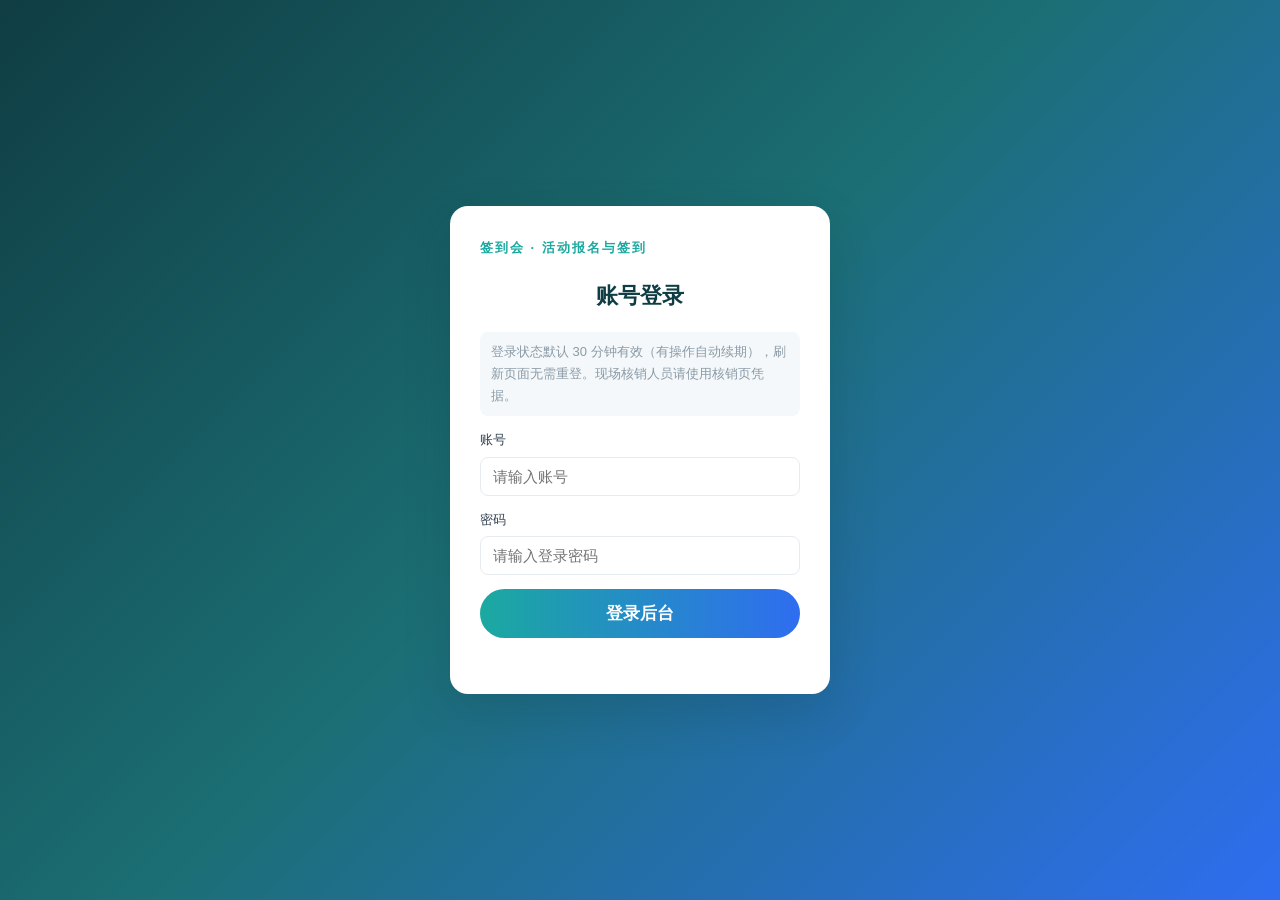
==== commit b64d03c3: "fix: 品牌名统一为签到会，后台移除平台侧入口 - 后台登录页与侧栏品牌由 Meeting 改为签到会 / SIGN-IN - 删除机构管理、数据看板、平台风控、跨机构检索的导航与面板 - 移除 7" ====
--- a/frontend/admin/index.html
+++ b/frontend/admin/index.html
@@ -4,7 +4,7 @@
   <meta charset="UTF-8" />
   <meta name="viewport" content="width=device-width, initial-scale=1.0" />
   <meta name="theme-color" content="#ffffff" />
-  <title>会议活动管理系统</title>
+  <title>签到会</title>
   <link rel="icon" type="image/svg+xml" href="../favicon.svg" />
   <!-- 站点配置必须在所有业务脚本之前同步加载：接口基址与物料二维码都读它（见 site-config.js） -->
   <script src="../site-config.js?v=1"></script>
@@ -19,7 +19,7 @@
     <section class="view view-admin" id="view-admin" data-route="admin">
       <div class="ad-login-wrap" id="admin-login-wrap">
         <form id="admin-login" class="ad-login">
-          <div class="ad-login-brand">Meeting · 会议活动管理系统</div>
+          <div class="ad-login-brand">签到会 · 活动报名与签到</div>
           <h2>账号登录</h2>
           <p class="ad-login-tip">登录状态默认 30 分钟有效（有操作自动续期），刷新页面无需重登。现场核销人员请使用核销页凭据。</p>
           <label>账号<input name="username" type="text" placeholder="请输入账号" autocomplete="username" /></label>
@@ -32,8 +32,8 @@
       <div id="admin-panel" class="ad-shell" style="display:none">
         <aside class="ad-side">
           <div class="ad-brand">
-            <b>Meeting</b>
-            <span>会议活动管理系统</span>
+            <b>签到会</b>
+            <span>SIGN-IN</span>
           </div>
           <nav class="ad-nav">
             <div class="ad-nav-group">筹备 · 活动设置</div>
@@ -66,7 +66,7 @@
             </div>
             <div class="ad-who" id="ad-who"></div>
             <button class="btn-ghost block" id="admin-logout">退出登录</button>
-            <p>Meeting · 会议活动管理系统<span class="ad-ver" id="ad-ver">v153</span></p>
+            <p>签到会 · 活动报名与签到<span class="ad-ver" id="ad-ver">v0.1.0</span></p>
           </div>
         </aside>
 
@@ -212,7 +212,7 @@
               <div class="dict-head">
                 <div>
                   <h3>指标字典</h3>
-                  <p>Meeting · 数据统计口径 v1.0</p>
+                  <p>数据统计口径 v0.1.0</p>
                 </div>
                 <button type="button" class="dict-close" id="dict-close" aria-label="关闭">×</button>
               </div>
